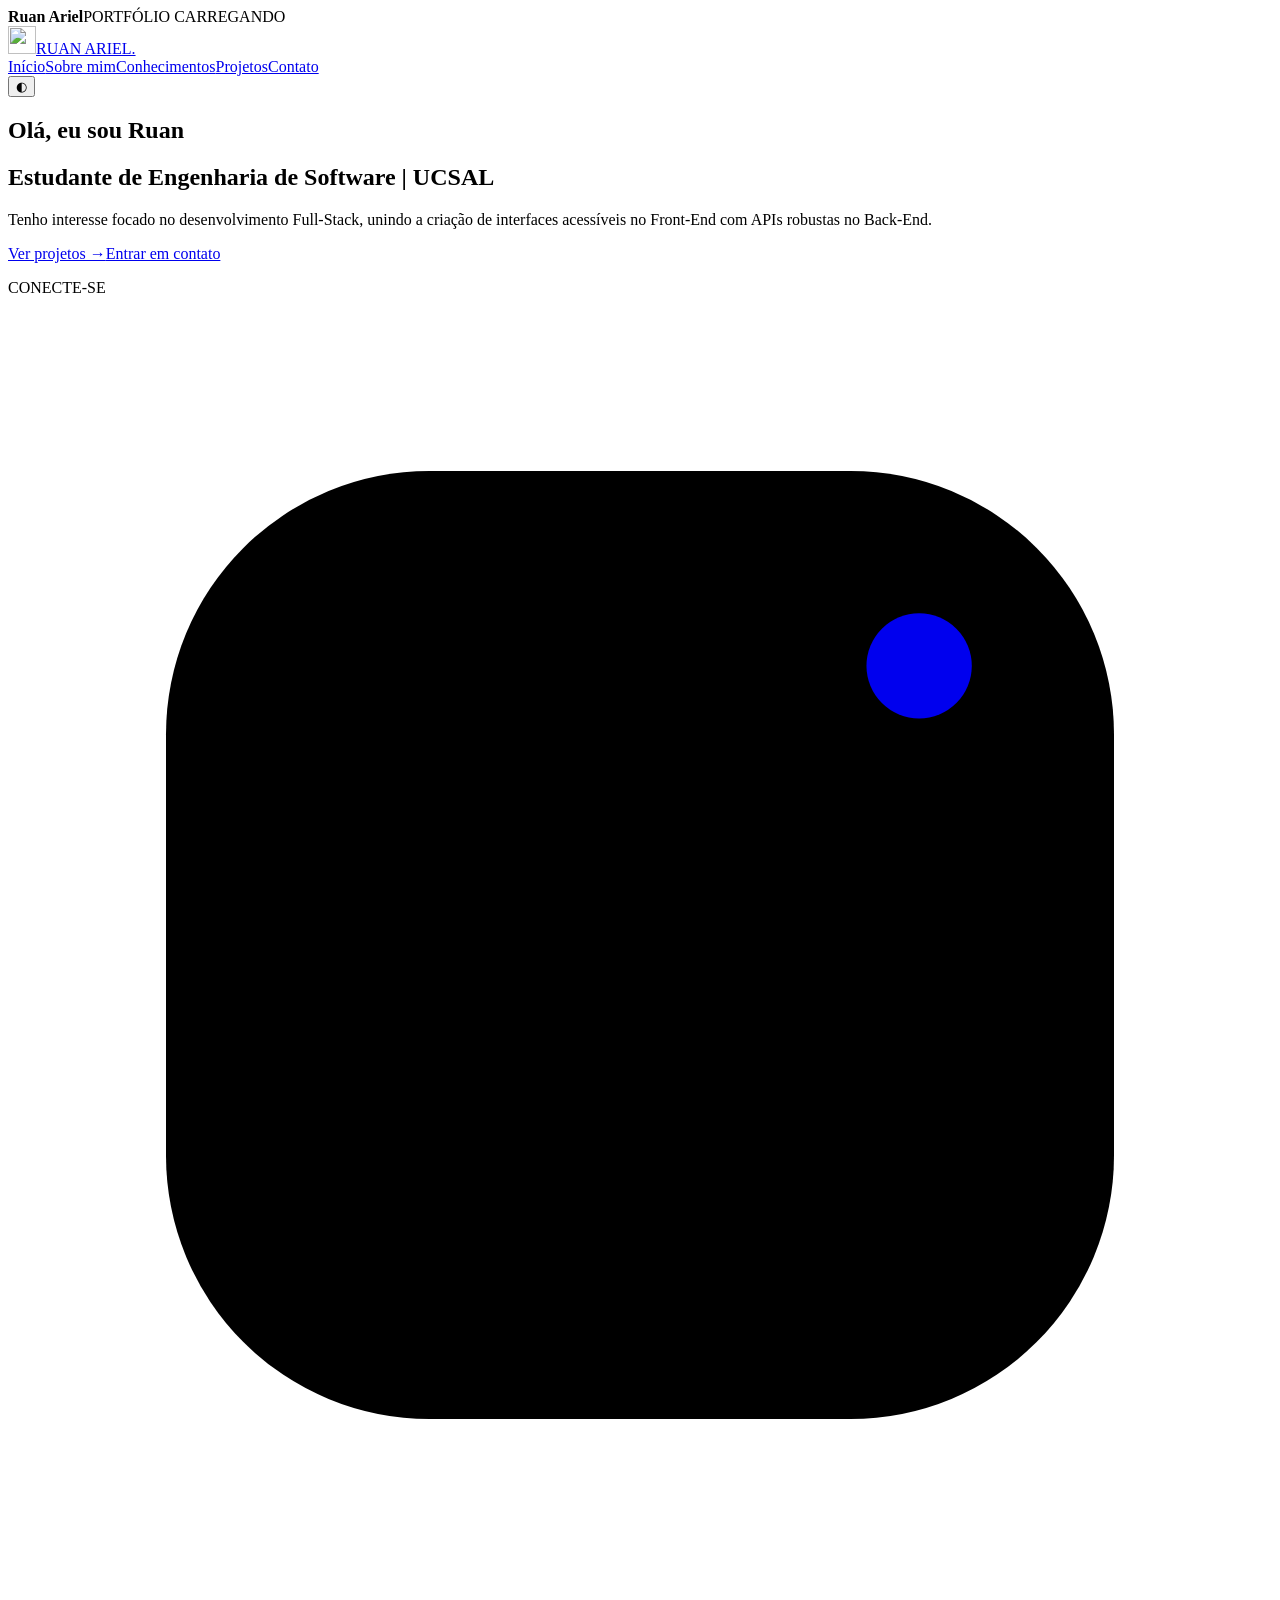
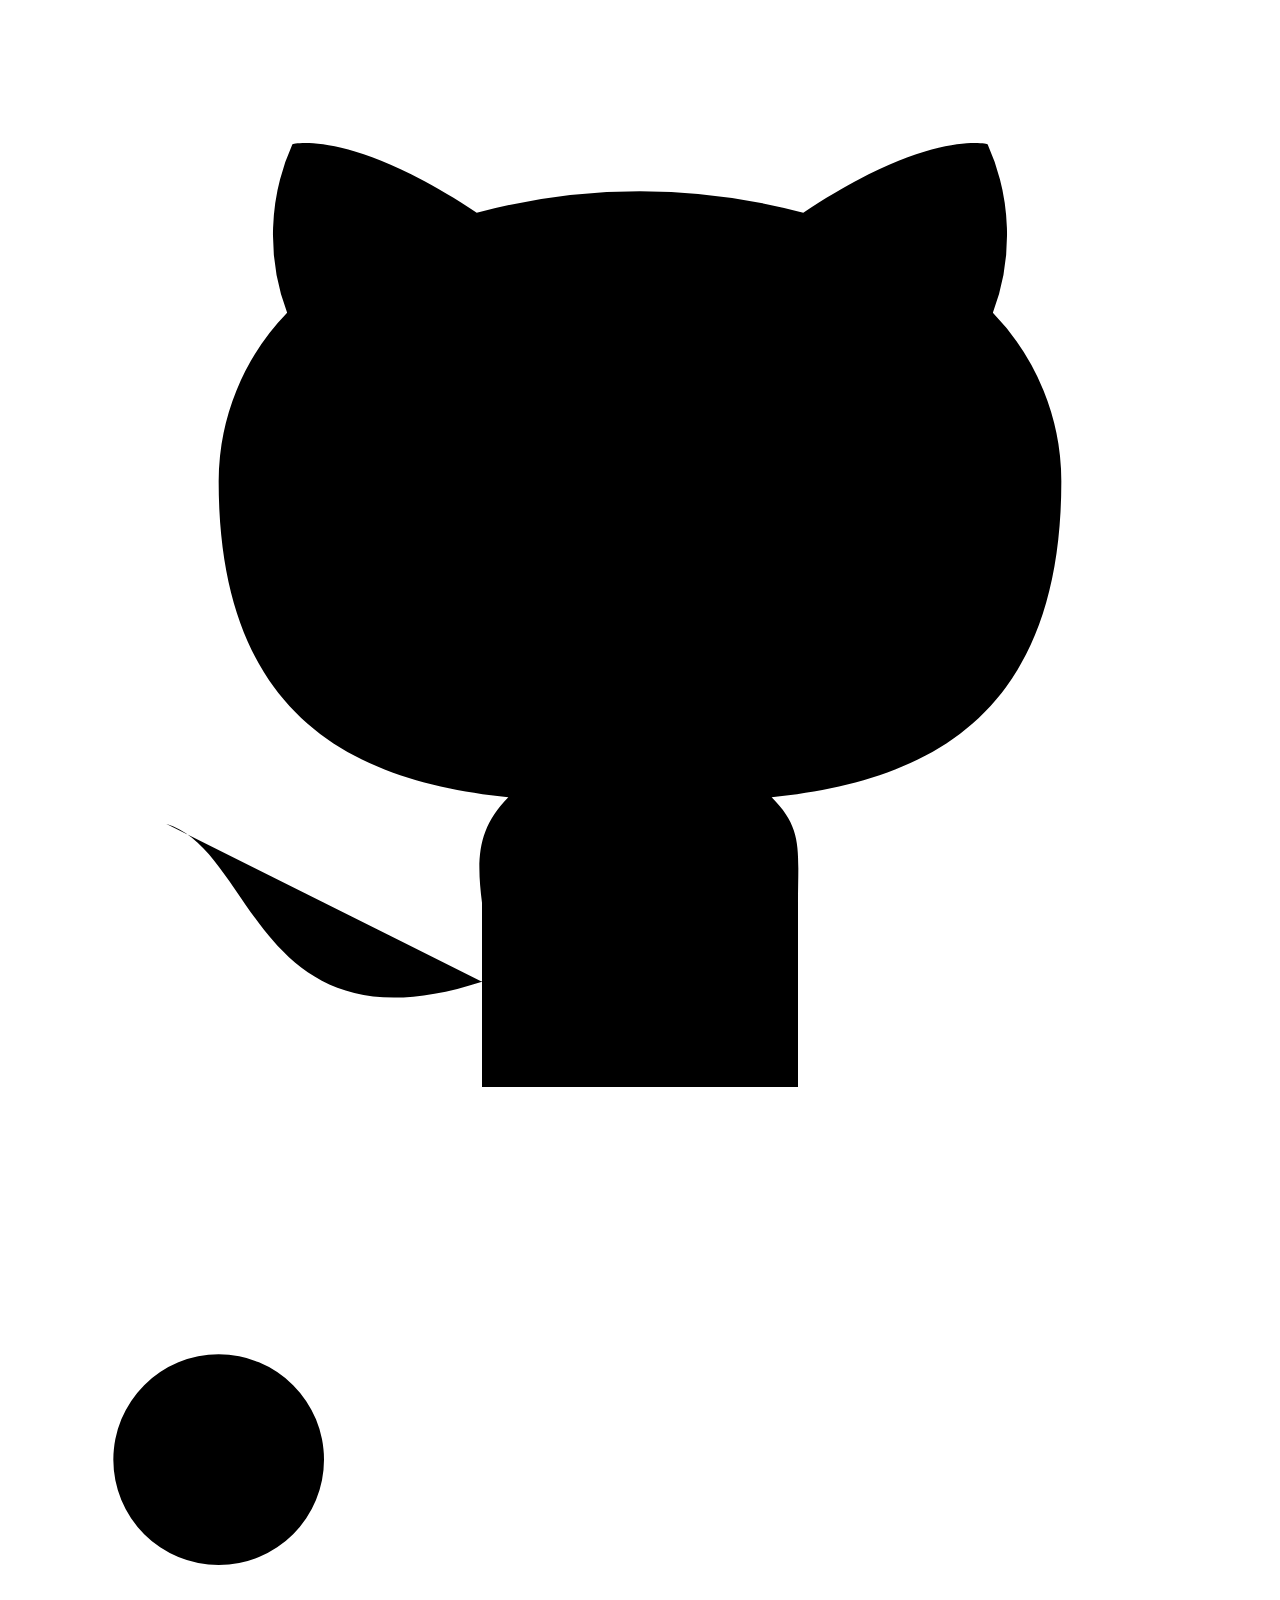
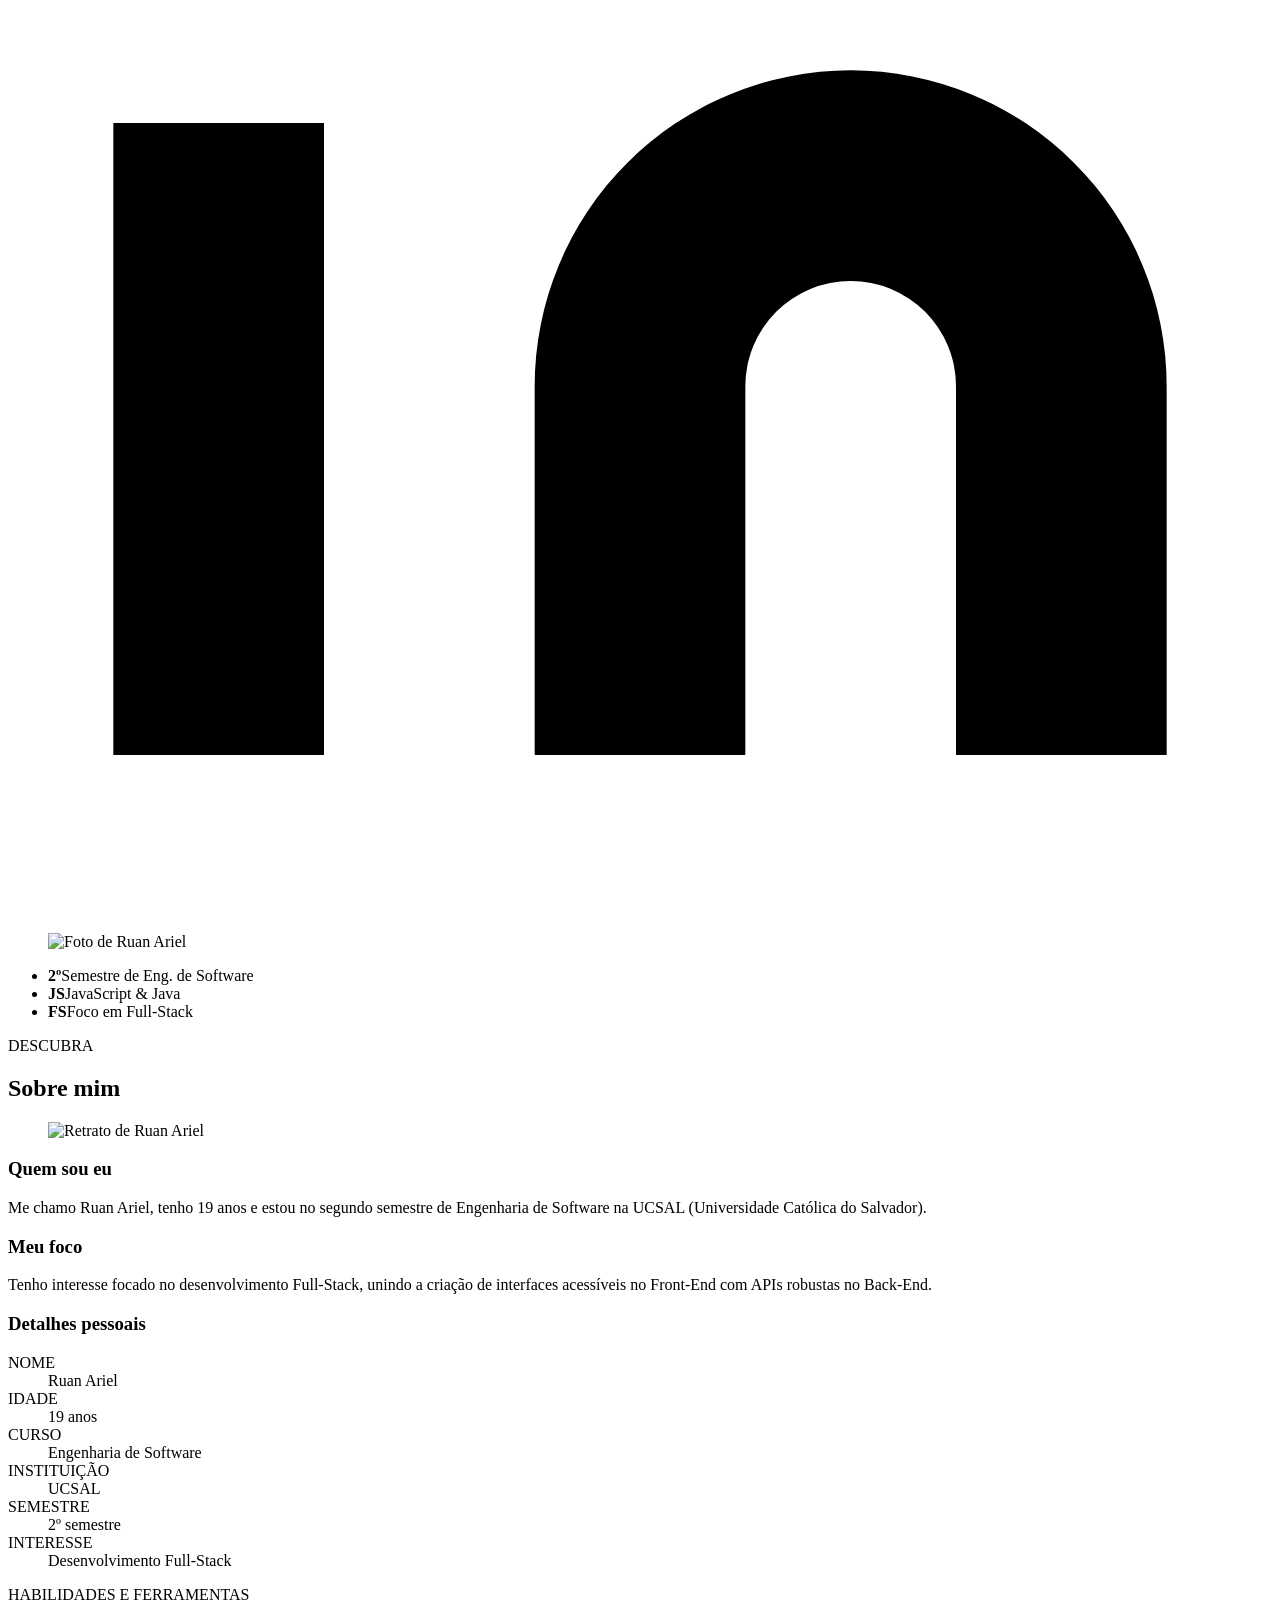
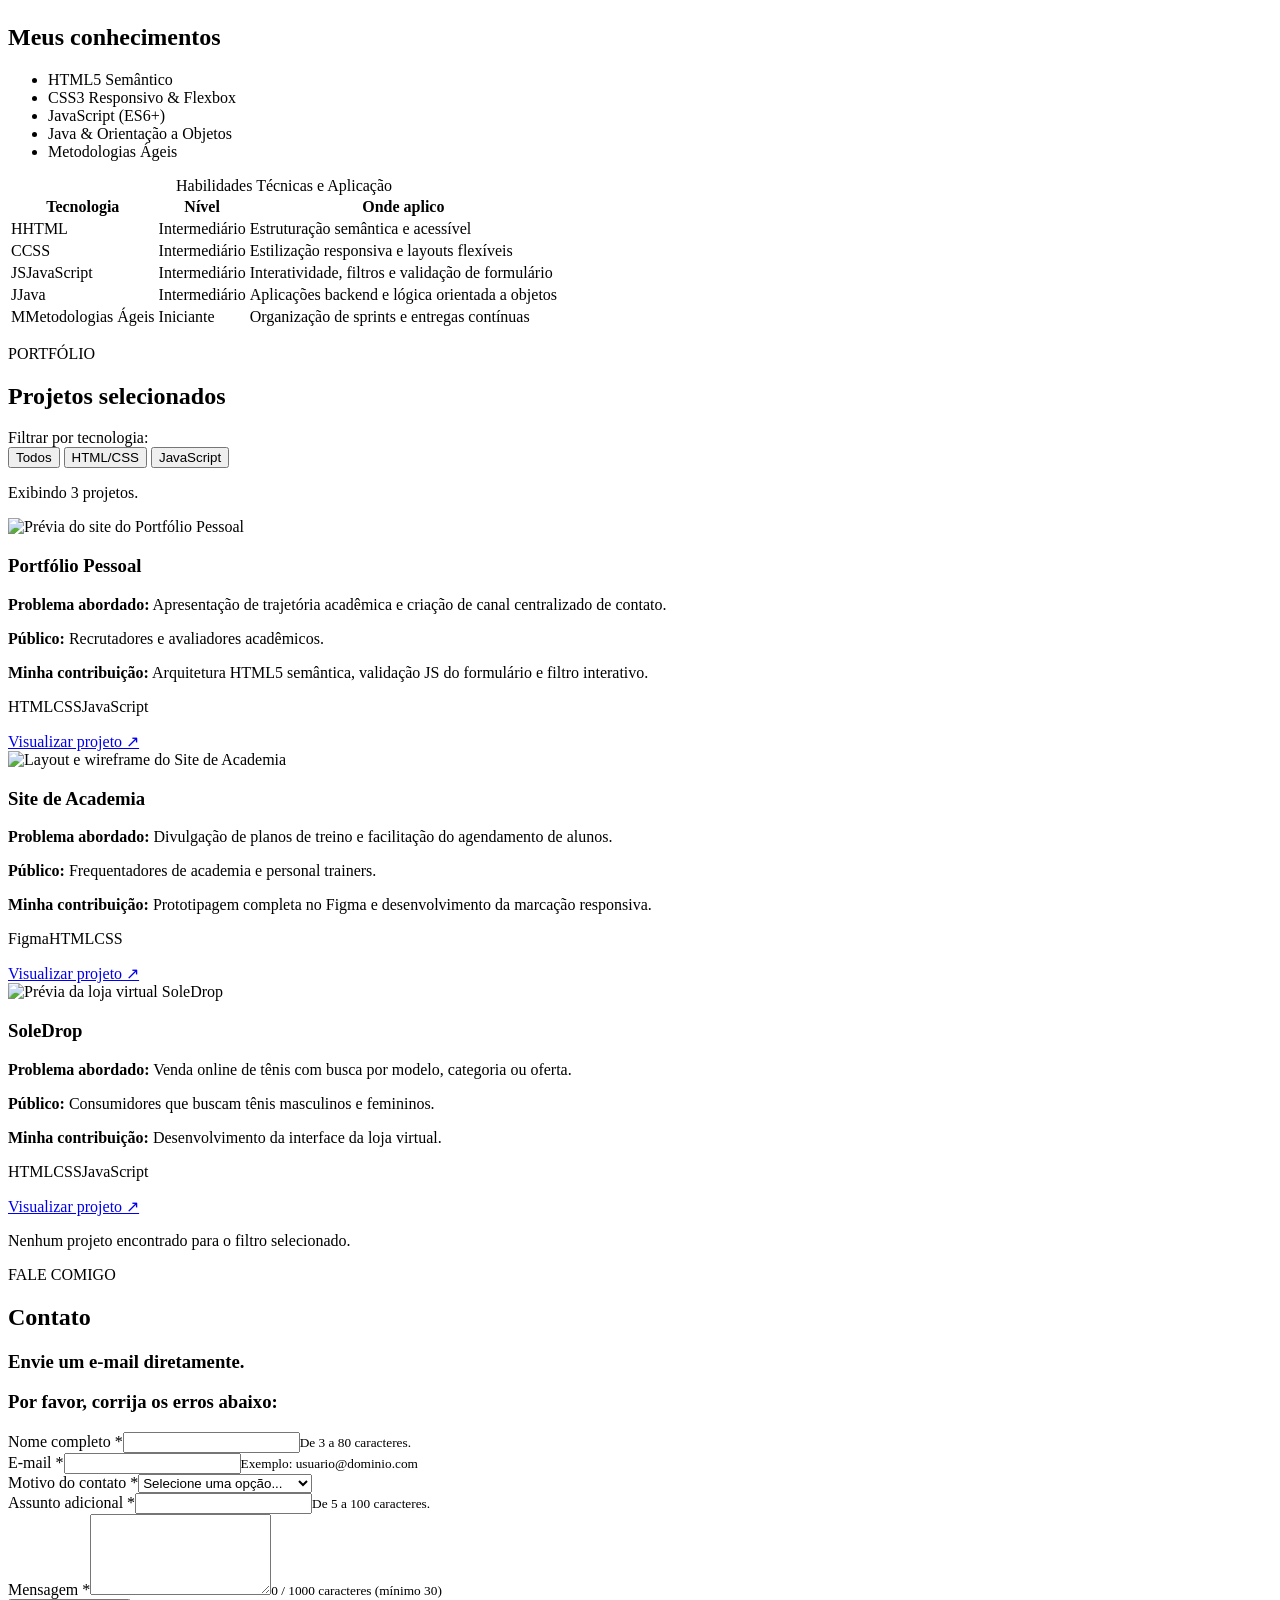
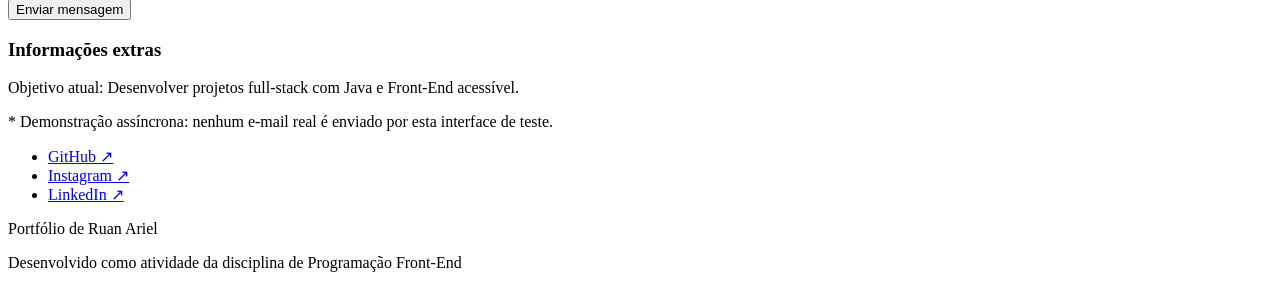
==== index.html @ d028f870 "move arquivos para a raiz" ====
<!DOCTYPE html>
<html lang="pt-BR">
<head>
<meta charset="UTF-8" />
<meta name="viewport" content="width=device-width, initial-scale=1.0" />
<title>Portfólio - Ruan Ariel</title>
<link rel="icon" type="image/svg+xml" href="favicon.svg" />
<link rel="preconnect" href="https://fonts.googleapis.com" /><link rel="preconnect" href="https://fonts.gstatic.com" crossorigin />
<link href="https://fonts.googleapis.com/css2?family=Poppins:wght@400;500;600;700&display=swap" rel="stylesheet" />
<link rel="stylesheet" href="style.css" />
</head>
<body>
<div id="loader" class="loader" aria-hidden="true"><div><b>Ruan Ariel</b><span>PORTFÓLIO CARREGANDO</span><i></i></div></div>

<header class="nav-wrap">
  <nav class="menu" aria-label="Navegação Principal">
    <a class="logo" href="#inicio"><img src="favicon.svg" alt="" width="28" height="28" />RUAN ARIEL.</a>
    <div class="links">
      <a href="#inicio">Início</a><a href="#sobre">Sobre mim</a><a href="#conhecimentos">Conhecimentos</a><a href="#projetos">Projetos</a><a href="#contato">Contato</a>
    </div>
    <button id="tema" class="icone" aria-label="Alternar tema claro/escuro">◐</button>
  </nav>
</header>

<main>
  <section id="inicio" class="hero">
    <div class="hero-texto">
      <h1>Olá, eu sou Ruan</h1>
      <h2>Estudante de Engenharia de Software | UCSAL</h2>
      <p>Tenho interesse focado no desenvolvimento Full-Stack, unindo a criação de interfaces acessíveis no Front-End com APIs robustas no Back-End.</p>
      <div class="acoes"><a class="btn escuro" href="#projetos">Ver projetos →</a><a class="btn" href="#contato">Entrar em contato</a></div>
      <p class="conectar">CONECTE-SE</p>
      <div class="redes">
        <a href="https://www.instagram.com/" target="_blank" rel="noopener" aria-label="Instagram"><svg viewBox="0 0 24 24"><rect x="3" y="3" width="18" height="18" rx="5"/><circle cx="12" cy="12" r="4"/><circle cx="17.3" cy="6.7" r="1" fill="currentColor"/></svg></a>
        <a href="https://github.com/Ruan-Ariel" target="_blank" rel="noopener" aria-label="GitHub"><svg viewBox="0 0 24 24"><path d="M9 19c-4.3 1.4-4.3-2.5-6-3m12 5v-3.5c0-1 .1-1.4-.5-2 2.8-.3 5.5-1.4 5.5-6a4.6 4.6 0 0 0-1.3-3.2 4.2 4.2 0 0 0-.1-3.2s-1.1-.3-3.5 1.3a12 12 0 0 0-6.2 0C6.5 2.8 5.4 3.1 5.4 3.1a4.2 4.2 0 0 0-.1 3.2A4.6 4.6 0 0 0 4 9.5c0 4.6 2.7 5.7 5.5 6-.6.6-.6 1.2-.5 2V21"/></svg></a>
        <a href="https://www.linkedin.com/in/ruan-ariel-608ba0181/" target="_blank" rel="noopener" aria-label="LinkedIn"><svg viewBox="0 0 24 24"><path d="M16 8a6 6 0 0 1 6 6v7h-4v-7a2 2 0 0 0-4 0v7h-4v-7a6 6 0 0 1 6-6zM2 9h4v12H2zM4 2a2 2 0 1 1 0 4 2 2 0 0 1 0-4z"/></svg></a>
      </div>
    </div>
    <div class="hero-visual">
      <figure class="foto-redonda"><img width="800" height="800" src="images/foto.jpg" alt="Foto de Ruan Ariel" /></figure>
      <ul class="stats"><li><b>2º</b>Semestre de Eng. de Software</li><li><b>JS</b>JavaScript &amp; Java</li><li><b>FS</b>Foco em Full-Stack</li></ul>
    </div>
  </section>

  <section id="sobre" class="sessao rev">
    <p class="eyebrow">DESCUBRA</p><h2>Sobre mim</h2>
    <div class="sobre-grid">
      <figure class="foto-quadro"><img loading="lazy" width="800" height="800" src="images/foto.jpg" alt="Retrato de Ruan Ariel" /></figure>
      <div>
        <div class="duas">
          <div><h3>Quem sou eu</h3><p>Me chamo Ruan Ariel, tenho 19 anos e estou no segundo semestre de Engenharia de Software na UCSAL (Universidade Católica do Salvador).</p></div>
          <div><h3>Meu foco</h3><p>Tenho interesse focado no desenvolvimento Full-Stack, unindo a criação de interfaces acessíveis no Front-End com APIs robustas no Back-End.</p></div>
        </div>
        <h3 class="barra">Detalhes pessoais</h3>
        <dl class="detalhes"><div><dt>NOME</dt><dd>Ruan Ariel</dd></div><div><dt>IDADE</dt><dd>19 anos</dd></div><div><dt>CURSO</dt><dd>Engenharia de Software</dd></div><div><dt>INSTITUIÇÃO</dt><dd>UCSAL</dd></div><div><dt>SEMESTRE</dt><dd>2º semestre</dd></div><div><dt>INTERESSE</dt><dd>Desenvolvimento Full-Stack</dd></div></dl>
      </div>
    </div>
  </section>

  <section id="conhecimentos" class="sessao rev">
    <p class="eyebrow">HABILIDADES E FERRAMENTAS</p><h2>Meus conhecimentos</h2>
    <ul class="chips"><li>HTML5 Semântico</li><li>CSS3 Responsivo &amp; Flexbox</li><li>JavaScript (ES6+)</li><li>Java &amp; Orientação a Objetos</li><li>Metodologias Ágeis</li></ul>
    <div class="tabela-container" tabindex="0" role="region" aria-label="Tabela de habilidades, rolável na horizontal">
      <table>
        <caption>Habilidades Técnicas e Aplicação</caption>
        <thead><tr><th scope="col">Tecnologia</th><th scope="col">Nível</th><th scope="col">Onde aplico</th></tr></thead>
        <tbody>
          <tr><td><span class="ic">H</span>HTML</td><td><span class="tag">Intermediário</span></td><td>Estruturação semântica e acessível</td></tr>
          <tr><td><span class="ic">C</span>CSS</td><td><span class="tag">Intermediário</span></td><td>Estilização responsiva e layouts flexíveis</td></tr>
          <tr><td><span class="ic">JS</span>JavaScript</td><td><span class="tag">Intermediário</span></td><td>Interatividade, filtros e validação de formulário</td></tr>
          <tr><td><span class="ic">J</span>Java</td><td><span class="tag">Intermediário</span></td><td>Aplicações backend e lógica orientada a objetos</td></tr>
          <tr><td><span class="ic">M</span>Metodologias Ágeis</td><td><span class="tag">Iniciante</span></td><td>Organização de sprints e entregas contínuas</td></tr>
        </tbody>
      </table>
    </div>
  </section>

  <section id="projetos" class="sessao rev">
    <p class="eyebrow">PORTFÓLIO</p><h2>Projetos selecionados</h2>
    <div class="filtro-container">
      <span id="label-filtro">Filtrar por tecnologia:</span>
      <div class="botoes-filtro" role="group" aria-labelledby="label-filtro">
        <button class="btn-filtro ativo" data-tech="todos" aria-pressed="true">Todos</button>
        <button class="btn-filtro" data-tech="html-css" aria-pressed="false">HTML/CSS</button>
        <button class="btn-filtro" data-tech="js" aria-pressed="false">JavaScript</button>
      </div>
      <p id="contador-projetos" class="dica" aria-live="polite">Exibindo 3 projetos.</p>
    </div>
    <div id="cards-projetos" class="cards">
      <article class="card" data-tech="html-css js">
        <div class="thumb"><img loading="lazy" width="1000" height="500" src="images/capa-portfolio.jpg" alt="Prévia do site do Portfólio Pessoal" /></div>
        <div class="card-corpo"><h3>Portfólio Pessoal</h3>
        <p><strong>Problema abordado:</strong> Apresentação de trajetória acadêmica e criação de canal centralizado de contato.</p>
        <p><strong>Público:</strong> Recrutadores e avaliadores acadêmicos.</p>
        <p><strong>Minha contribuição:</strong> Arquitetura HTML5 semântica, validação JS do formulário e filtro interativo.</p>
        <p class="techs"><span>HTML</span><span>CSS</span><span>JavaScript</span></p>
        <a href="https://github.com/Ruan-Ariel" class="link" target="_blank" rel="noopener">Visualizar projeto ↗</a></div>
      </article>
      <article class="card" data-tech="html-css">
        <div class="thumb"><img loading="lazy" width="1000" height="500" src="images/capa-academia.jpg" alt="Layout e wireframe do Site de Academia" /></div>
        <div class="card-corpo"><h3>Site de Academia</h3>
        <p><strong>Problema abordado:</strong> Divulgação de planos de treino e facilitação do agendamento de alunos.</p>
        <p><strong>Público:</strong> Frequentadores de academia e personal trainers.</p>
        <p><strong>Minha contribuição:</strong> Prototipagem completa no Figma e desenvolvimento da marcação responsiva.</p>
        <p class="techs"><span>Figma</span><span>HTML</span><span>CSS</span></p>
        <a href="https://github.com/Ruan-Ariel" class="link" target="_blank" rel="noopener">Visualizar projeto ↗</a></div>
      </article>
      <article class="card" data-tech="html-css js">
        <div class="thumb"><img loading="lazy" width="1000" height="500" src="images/capa-soledrop.jpg" alt="Prévia da loja virtual SoleDrop" /></div>
        <div class="card-corpo"><h3>SoleDrop</h3>
        <p><strong>Problema abordado:</strong> Venda online de tênis com busca por modelo, categoria ou oferta.</p>
        <p><strong>Público:</strong> Consumidores que buscam tênis masculinos e femininos.</p>
        <p><strong>Minha contribuição:</strong> Desenvolvimento da interface da loja virtual.</p>
        <p class="techs"><span>HTML</span><span>CSS</span><span>JavaScript</span></p>
        <a href="https://github.com/Ruan-Ariel" class="link" target="_blank" rel="noopener">Visualizar projeto ↗</a></div>
      </article>
    </div>
    <div id="mensagem-vazio" class="mensagem-vazio oculto" role="status"><p>Nenhum projeto encontrado para o filtro selecionado.</p></div>
  </section>

  <section id="contato" class="sessao rev">
    <p class="eyebrow">FALE COMIGO</p><h2>Contato</h2>
    <div class="contato-grid">
      <div class="painel">
        <h3>Envie um e-mail diretamente.</h3>
        <div id="resumo-erros" class="resumo-erros oculto" tabindex="-1" role="alert" aria-labelledby="titulo-erros"><h3 id="titulo-erros">Por favor, corrija os erros abaixo:</h3><ul id="lista-erros"></ul></div>
        <div id="status-formulario" class="status-formulario" aria-live="polite"></div>
        <form id="form-contato" novalidate>
          <div class="campo-grupo"><label for="nome">Nome completo <span>*</span></label><input type="text" id="nome" name="nome" required autocomplete="name" aria-describedby="dica-nome erro-nome" /><small id="dica-nome" class="dica">De 3 a 80 caracteres.</small><span id="erro-nome" class="mensagem-erro" aria-live="polite"></span></div>
          <div class="campo-grupo"><label for="email">E-mail <span>*</span></label><input type="email" id="email" name="email" required autocomplete="email" aria-describedby="dica-email erro-email" /><small id="dica-email" class="dica">Exemplo: usuario@dominio.com</small><span id="erro-email" class="mensagem-erro" aria-live="polite"></span></div>
          <div class="campo-grupo"><label for="motivo">Motivo do contato <span>*</span></label><select id="motivo" name="motivo" required aria-describedby="erro-motivo"><option value="">Selecione uma opção...</option><option value="profissional">Oportunidade profissional</option><option value="freelance">Projeto freelance</option><option value="outro">Outro</option></select><span id="erro-motivo" class="mensagem-erro" aria-live="polite"></span></div>
          <div id="grupo-assunto" class="campo-grupo oculto"><label for="assunto">Assunto adicional <span>*</span></label><input type="text" id="assunto" name="assunto" aria-describedby="dica-assunto erro-assunto" /><small id="dica-assunto" class="dica">De 5 a 100 caracteres.</small><span id="erro-assunto" class="mensagem-erro" aria-live="polite"></span></div>
          <div class="campo-grupo"><label for="mensagem">Mensagem <span>*</span></label><textarea id="mensagem" name="mensagem" rows="5" required aria-describedby="contador-mensagem erro-mensagem"></textarea><small id="contador-mensagem" class="dica">0 / 1000 caracteres (mínimo 30)</small><span id="erro-mensagem" class="mensagem-erro" aria-live="polite"></span></div>
          <button type="submit" id="btn-enviar" class="btn escuro">Enviar mensagem</button>
        </form>
      </div>
      <aside class="painel complementar">
        <h3>Informações extras</h3>
        <p>Objetivo atual: Desenvolver projetos full-stack com Java e Front-End acessível.</p>
        <p class="dica">* Demonstração assíncrona: nenhum e-mail real é enviado por esta interface de teste.</p>
        <ul class="links-externos">
          <li><a href="https://github.com/Ruan-Ariel" class="btn" target="_blank" rel="noopener">GitHub ↗</a></li>
          <li><a href="https://www.instagram.com/" class="btn" target="_blank" rel="noopener">Instagram ↗</a></li>
          <li><a href="https://www.linkedin.com/in/ruan-ariel-608ba0181/" class="btn" target="_blank" rel="noopener">LinkedIn ↗</a></li>
        </ul>
      </aside>
    </div>
  </section>
</main>

<footer class="rodape"><p>Portfólio de Ruan Ariel</p><p>Desenvolvido como atividade da disciplina de Programação Front-End</p></footer>
<script src="script.js"></script>
</body>
</html>
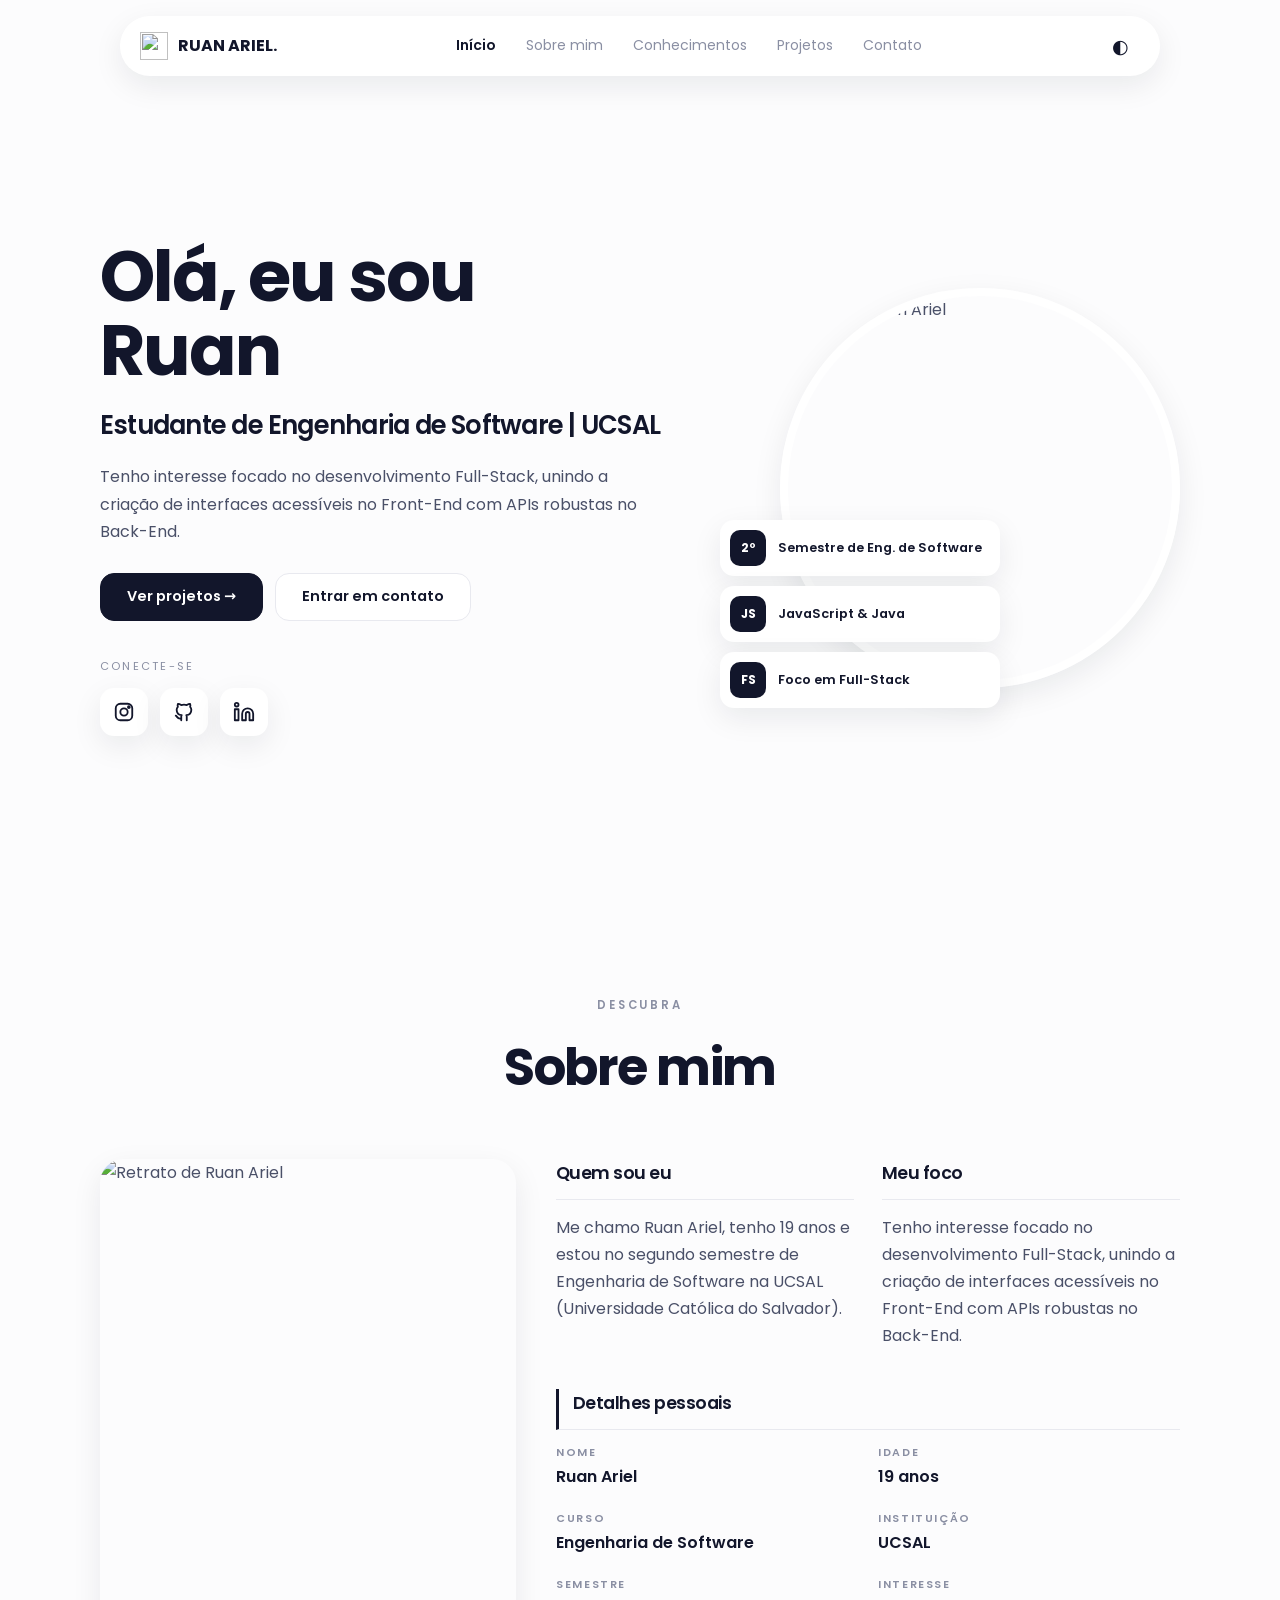
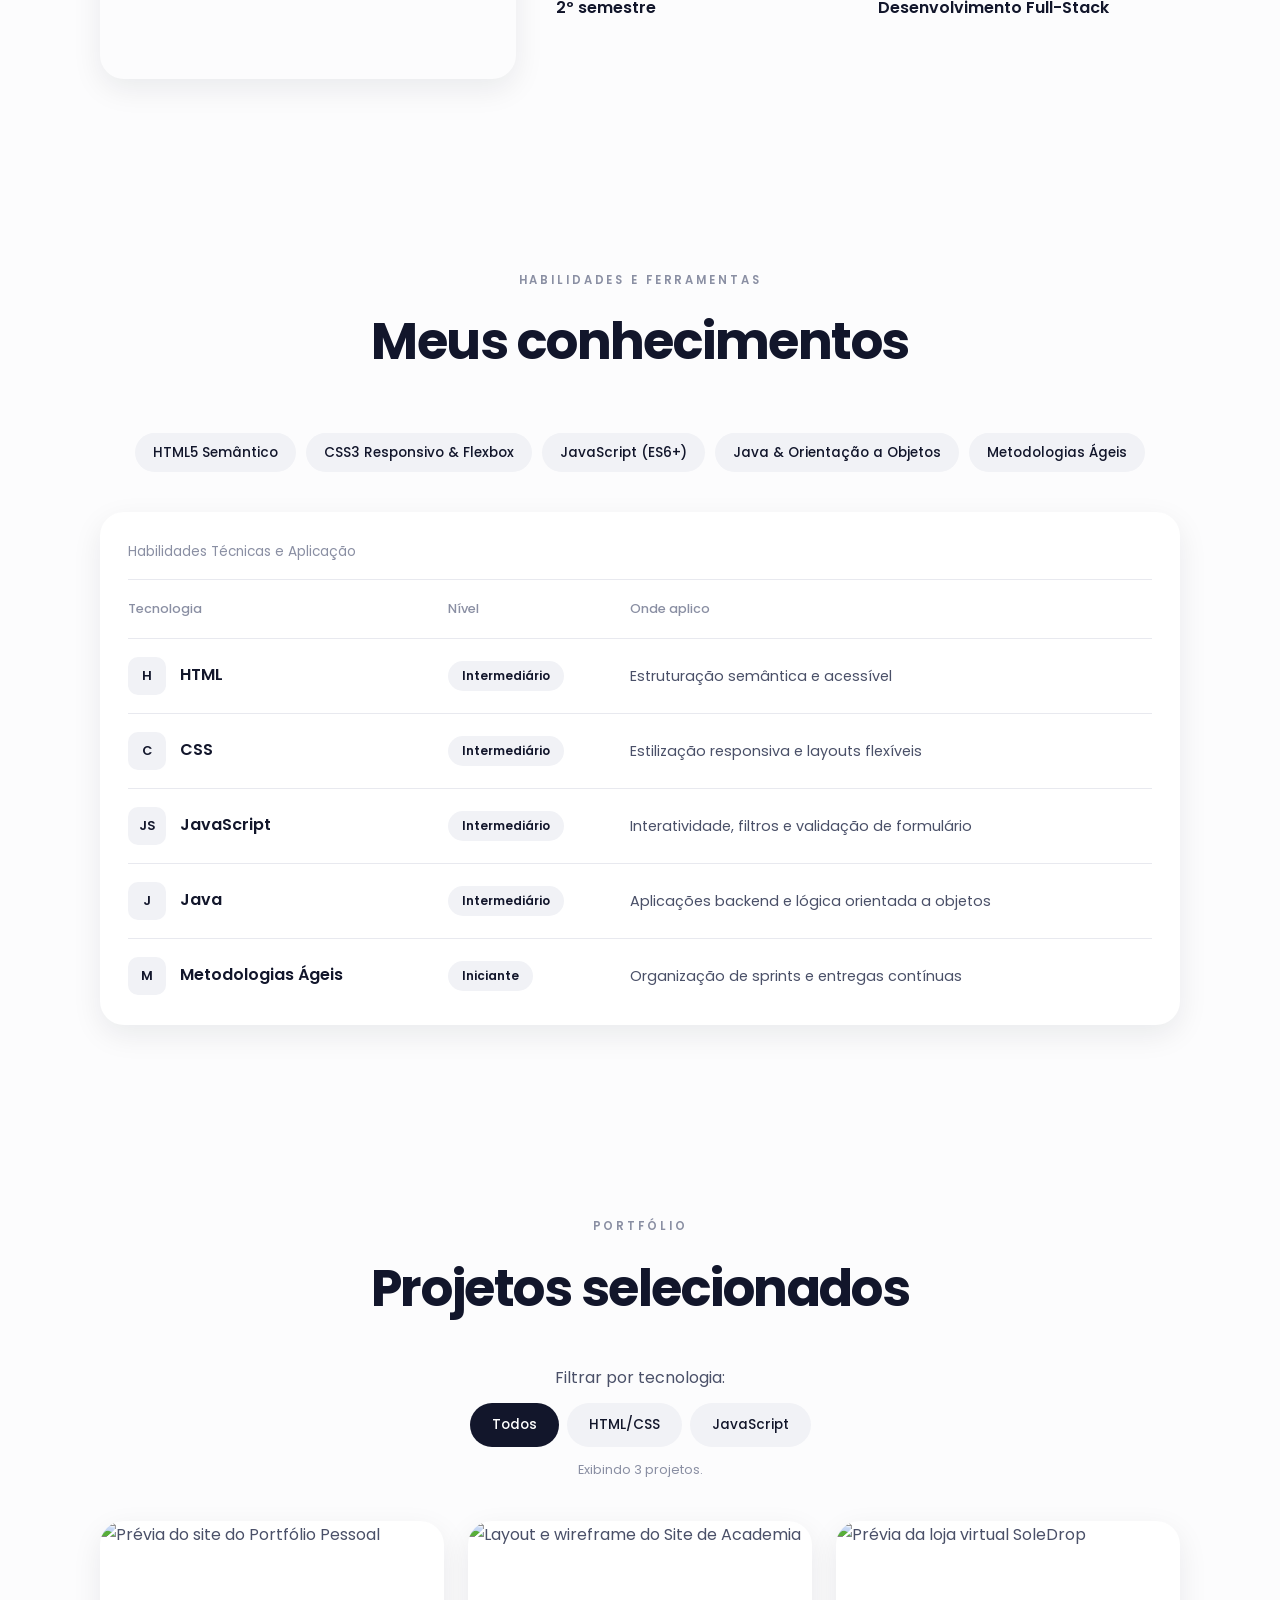
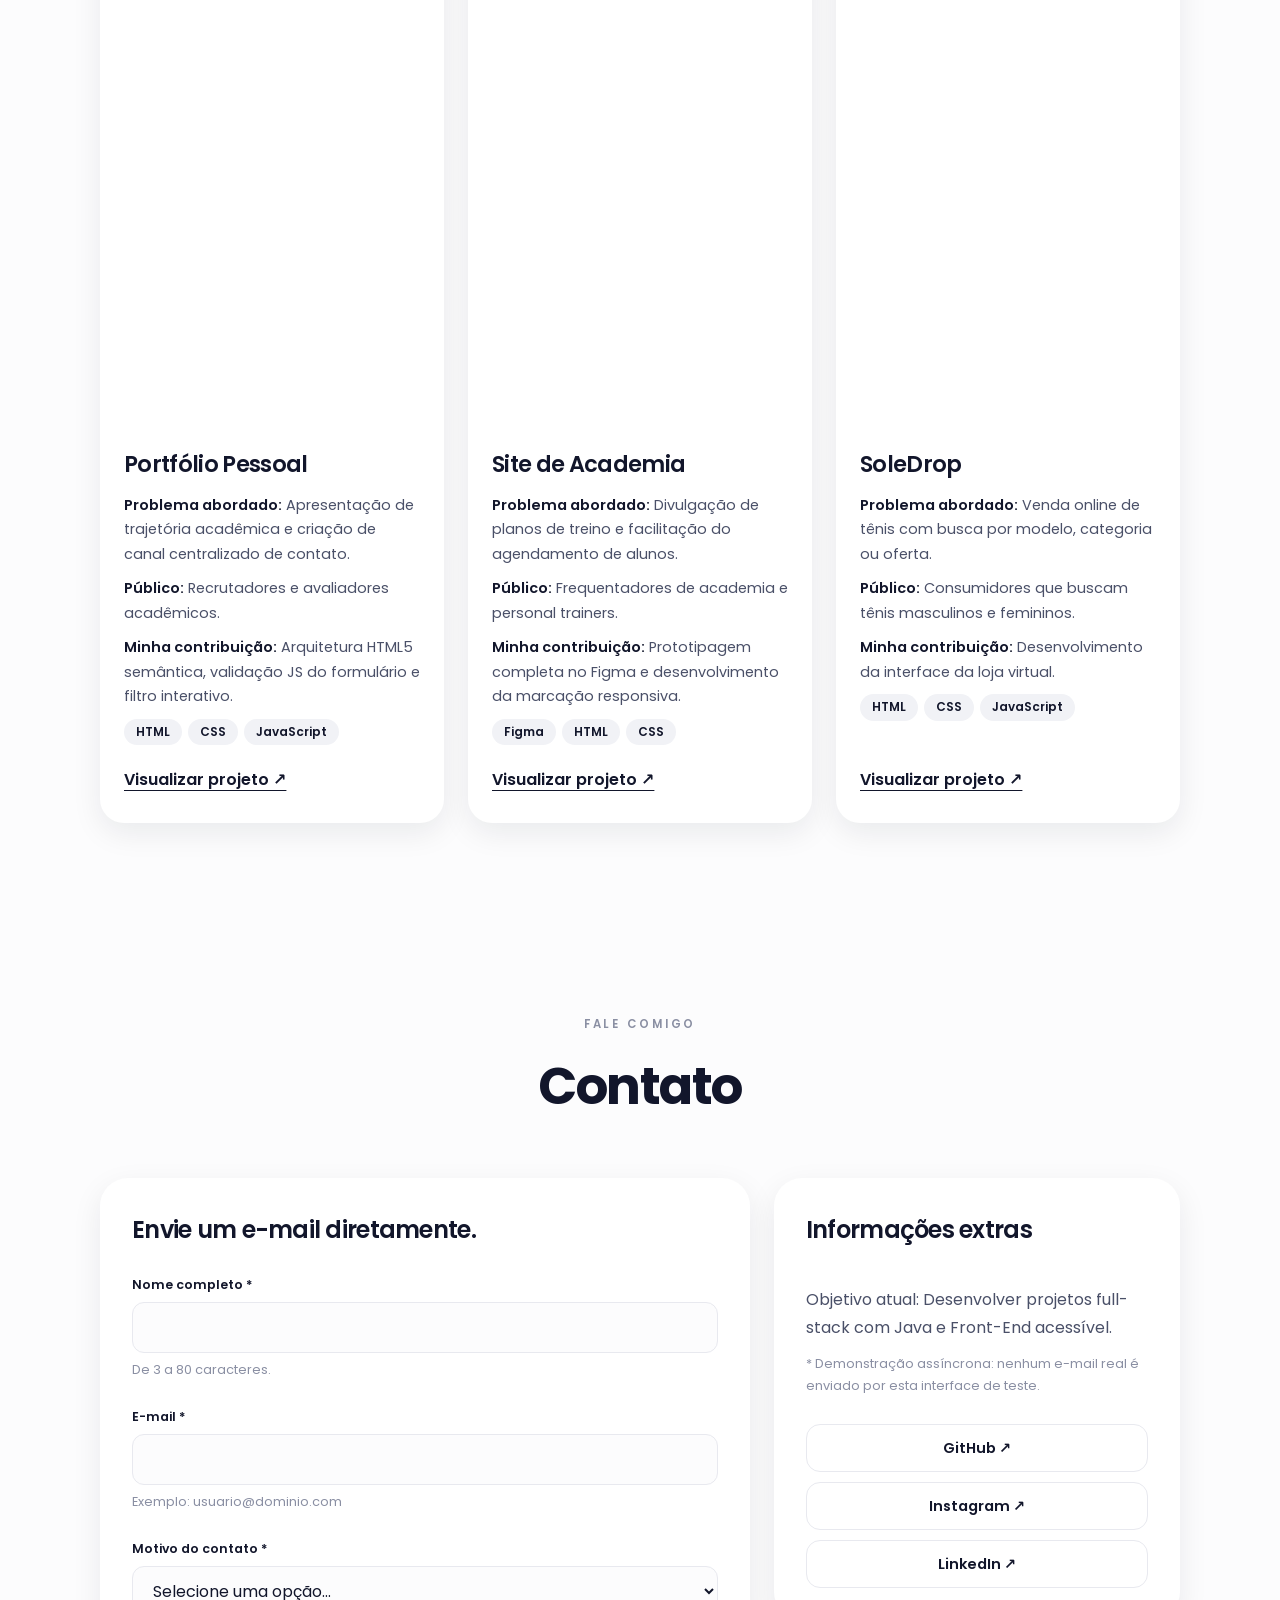
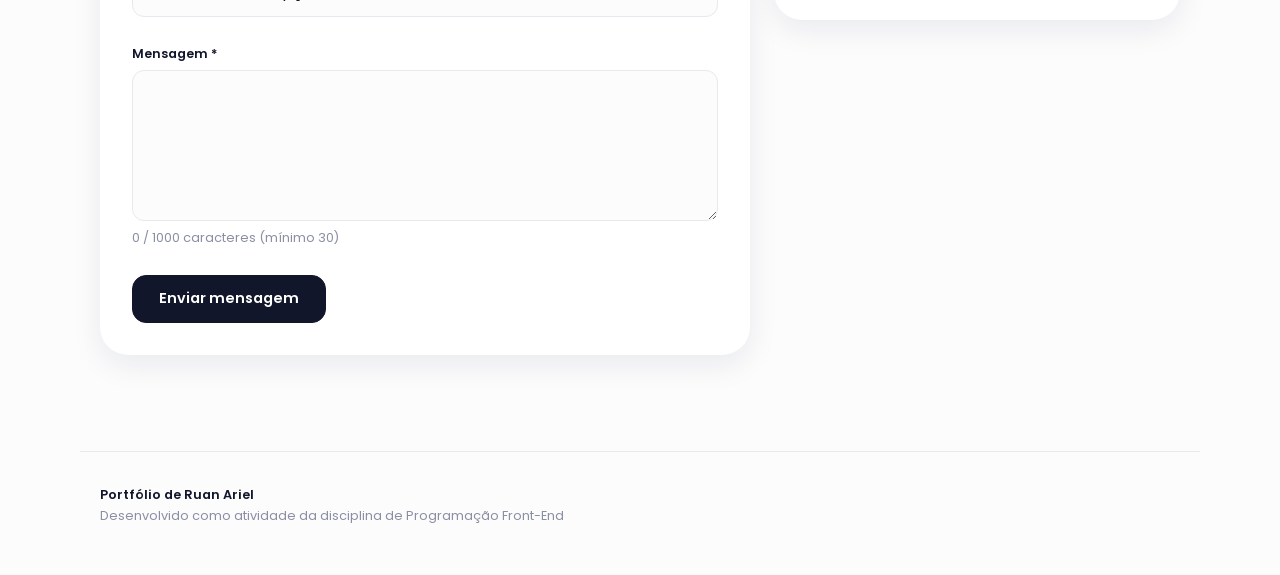
==== commit fdc326f0: "corrige caminhos do css e js" ====
--- a/index.html
+++ b/index.html
@@ -7,7 +7,7 @@
 <link rel="icon" type="image/svg+xml" href="favicon.svg" />
 <link rel="preconnect" href="https://fonts.googleapis.com" /><link rel="preconnect" href="https://fonts.gstatic.com" crossorigin />
 <link href="https://fonts.googleapis.com/css2?family=Poppins:wght@400;500;600;700&display=swap" rel="stylesheet" />
-<link rel="stylesheet" href="style.css" />
+<link rel="stylesheet" href="portfolio/style.css" />
 </head>
 <body>
 <div id="loader" class="loader" aria-hidden="true"><div><b>Ruan Ariel</b><span>PORTFÓLIO CARREGANDO</span><i></i></div></div>
@@ -149,6 +149,6 @@
 </main>
 
 <footer class="rodape"><p>Portfólio de Ruan Ariel</p><p>Desenvolvido como atividade da disciplina de Programação Front-End</p></footer>
-<script src="script.js"></script>
+<script src="portfolio/script.js"></script>
 </body>
 </html>
--- a/portfolio/style.css
+++ b/portfolio/style.css
@@ -0,0 +1,81 @@
+:root{--bg:#fcfcfd;--card:#fff;--ink:#12162b;--text:#4a5068;--mut:#8a8fa3;--line:#e8e9ef;--chip:#f1f2f6;--btn:#12162b;--btnt:#fff;--sh:0 10px 30px rgba(18,22,43,.08);--err:#c62828;--ok:#2e7d32;--f:"Poppins",system-ui,-apple-system,"Segoe UI",sans-serif}
+[data-theme=dark]{--bg:#0d0f1a;--card:#151829;--ink:#f2f3f8;--text:#b5b9cc;--mut:#7d8299;--line:#252940;--chip:#1d2136;--btn:#f2f3f8;--btnt:#12162b;--sh:0 10px 30px rgba(0,0,0,.4)}
+*,*::before,*::after{box-sizing:border-box}
+html{scroll-behavior:smooth;scroll-padding-top:110px}
+body{margin:0;font:400 1rem/1.7 var(--f);color:var(--text);background:var(--bg);transition:background .3s,color .3s}
+img{max-width:100%;display:block}a{color:inherit}h1,h2,h3{color:var(--ink);margin:0;letter-spacing:-.03em}
+:focus-visible{outline:2px solid var(--ink);outline-offset:3px;border-radius:6px}
+.oculto,.card[hidden]{display:none!important}
+.loader{position:fixed;inset:0;z-index:99;display:grid;place-items:center;background:var(--bg);text-align:center;transition:opacity .5s,visibility .5s}
+.loader.fim{opacity:0;visibility:hidden}.loader b{display:block;font-size:2.2rem;color:var(--ink);letter-spacing:-.04em}
+.loader span{display:block;margin:14px 0 18px;font-size:.7rem;letter-spacing:.3em;color:var(--mut)}
+.loader i{display:block;width:260px;height:2px;background:var(--line);position:relative;overflow:hidden;margin:auto}
+.loader i::after{content:"";position:absolute;inset:0;background:var(--ink);transform:translateX(-100%);animation:carrega 1.1s ease forwards}
+@keyframes carrega{to{transform:none}}
+.nav-wrap{position:fixed;top:16px;left:0;right:0;z-index:50;padding:0 16px}
+.menu{max-width:1040px;margin:auto;display:flex;align-items:center;justify-content:space-between;gap:12px;padding:10px 20px;background:var(--card);border-radius:999px;box-shadow:var(--sh)}
+.logo{display:flex;align-items:center;gap:10px;font-weight:700;text-decoration:none;color:var(--ink);white-space:nowrap}
+.links{display:flex;gap:6px;overflow-x:auto;scrollbar-width:none}.links a{padding:6px 12px;border-radius:999px;text-decoration:none;font-size:.875rem;color:var(--mut);white-space:nowrap;transition:color .2s}
+.links a:hover,.links a.ativo{color:var(--ink)}.links a.ativo{font-weight:600}
+.icone{width:40px;height:40px;border:0;border-radius:50%;background:transparent;color:var(--ink);font-size:1.2rem;cursor:pointer}
+main{max-width:1120px;margin:auto;padding:0 20px}
+.hero{min-height:100vh;display:flex;flex-wrap:wrap;align-items:center;justify-content:space-between;gap:48px;padding:140px 0 64px}
+.hero-texto{flex:1 1 420px;max-width:560px}.hero h1{font-size:clamp(2.6rem,7vw,4.4rem);line-height:1.05;font-weight:700}
+.hero h2{margin:16px 0;font-size:clamp(1.2rem,3vw,1.6rem);font-weight:600}.hero p{margin:0 0 28px}
+.acoes{display:flex;flex-wrap:wrap;gap:12px;margin-bottom:36px}
+.btn{display:inline-flex;align-items:center;justify-content:center;min-height:48px;padding:12px 26px;border:1px solid var(--line);border-radius:14px;background:var(--card);color:var(--ink);font:600 .9rem var(--f);text-decoration:none;cursor:pointer;transition:transform .2s}
+.btn.escuro{background:var(--btn);color:var(--btnt);border-color:var(--btn)}.btn:hover{transform:translateY(-2px)}.btn:disabled{opacity:.6;cursor:not-allowed}
+.hero .conectar{margin:0 0 12px;font-size:.7rem;letter-spacing:.2em;color:var(--mut)}
+.redes{display:flex;gap:12px}.redes a{width:48px;height:48px;display:grid;place-items:center;border-radius:14px;background:var(--card);box-shadow:var(--sh);color:var(--ink)}
+.redes svg{width:22px;height:22px;fill:none;stroke:currentColor;stroke-width:2;stroke-linecap:round;stroke-linejoin:round}
+.hero-visual{position:relative;flex:0 1 440px}
+.foto-redonda{margin:0;width:min(400px,86vw);aspect-ratio:1;border-radius:50%;overflow:hidden;border:8px solid var(--card);box-shadow:var(--sh);margin-left:auto}
+.foto-redonda img,.foto-quadro img{width:100%;height:100%;object-fit:cover}
+.stats{list-style:none;margin:0;padding:0;position:absolute;left:-20px;bottom:-20px;display:grid;gap:10px}
+.stats li{display:flex;align-items:center;gap:12px;padding:10px 18px 10px 10px;background:var(--card);border-radius:14px;box-shadow:var(--sh);font-size:.8rem;font-weight:600;color:var(--ink)}
+.stats b{width:36px;height:36px;display:grid;place-items:center;border-radius:10px;background:var(--btn);color:var(--btnt);font-size:.75rem}
+.sessao{padding:96px 0;text-align:center}.sessao>h2{font-size:clamp(2rem,6vw,3.2rem);font-weight:700;margin-bottom:48px}
+.eyebrow{margin:0 0 8px;font-size:.72rem;letter-spacing:.25em;color:var(--mut);font-weight:600}
+.sobre-grid{display:grid;gap:40px;grid-template-columns:1fr;text-align:left}
+.foto-quadro{margin:0;border-radius:24px;overflow:hidden;box-shadow:var(--sh);aspect-ratio:4/5;max-width:420px;width:100%}
+.duas{display:grid;gap:28px;grid-template-columns:1fr;margin-bottom:40px}
+.duas h3,.barra{font-size:1.1rem;font-weight:600;padding-bottom:10px;border-bottom:1px solid var(--line);margin-bottom:14px}.duas p{margin:0}
+.barra{border-left:3px solid var(--ink);padding-left:14px;border-bottom:1px solid var(--line)}
+.detalhes{display:grid;gap:20px;grid-template-columns:1fr 1fr;margin:0}.detalhes dt{font-size:.68rem;letter-spacing:.15em;color:var(--mut);font-weight:600}
+.detalhes dd{margin:0;color:var(--ink);font-weight:600}
+.chips{list-style:none;margin:0 0 40px;padding:0;display:flex;flex-wrap:wrap;justify-content:center;gap:10px}
+.chips li{padding:8px 18px;border-radius:999px;background:var(--chip);color:var(--ink);font-size:.85rem;font-weight:500}
+.tabela-container{overflow-x:auto;background:var(--card);border-radius:24px;box-shadow:var(--sh);padding:12px 28px;text-align:left}
+table{width:100%;min-width:620px;border-collapse:collapse}caption{text-align:left;padding:16px 0;font-size:.85rem;color:var(--mut)}
+th,td{padding:18px 16px 18px 0;border-top:1px solid var(--line);vertical-align:middle}th{font-size:.8rem;color:var(--mut);font-weight:500}
+td:first-child{font-weight:600;color:var(--ink);white-space:nowrap}td:last-child{font-size:.9rem}
+.ic{display:inline-grid;place-items:center;width:38px;height:38px;margin-right:14px;border-radius:10px;background:var(--chip);font-size:.8rem}
+.tag{display:inline-block;padding:5px 14px;border-radius:999px;background:var(--chip);color:var(--ink);font-size:.75rem;font-weight:600;white-space:nowrap}
+.filtro-container{display:flex;flex-direction:column;align-items:center;gap:12px;margin:-16px 0 40px}
+.botoes-filtro{display:flex;flex-wrap:wrap;justify-content:center;gap:8px}
+.btn-filtro{min-height:44px;padding:8px 22px;border:0;border-radius:999px;background:var(--chip);color:var(--ink);font:500 .85rem var(--f);cursor:pointer}.btn-filtro.ativo{background:var(--btn);color:var(--btnt)}
+.cards{display:grid;gap:24px;grid-template-columns:1fr;text-align:left}
+.card{display:flex;flex-direction:column;background:var(--card);border-radius:24px;overflow:hidden;box-shadow:var(--sh);transition:transform .25s}.card:hover{transform:translateY(-4px)}
+.thumb img{width:100%;aspect-ratio:2/1;object-fit:cover}.card-corpo{display:flex;flex-direction:column;gap:10px;padding:24px;flex:1}
+.card h3{font-size:1.4rem;font-weight:600}.card p{margin:0;font-size:.9rem}.card strong{color:var(--ink);font-weight:600}
+.techs{display:flex;flex-wrap:wrap;gap:6px}.techs span{padding:3px 12px;border-radius:999px;background:var(--chip);font-size:.75rem;font-weight:600;color:var(--ink)}
+.link{margin-top:auto;padding-top:6px;min-height:44px;display:inline-flex;align-items:center;font-weight:600;color:var(--ink);text-underline-offset:5px}
+.mensagem-vazio{padding:32px;border-radius:24px;background:var(--card);color:var(--mut)}
+.contato-grid{display:grid;gap:24px;grid-template-columns:1fr;text-align:left}
+.painel{background:var(--card);border-radius:28px;box-shadow:var(--sh);padding:32px}.painel>h3{font-size:1.5rem;font-weight:600;margin-bottom:24px}
+.campo-grupo{display:flex;flex-direction:column;gap:6px;margin-bottom:20px}label{font-size:.78rem;font-weight:600;color:var(--ink)}
+input,select,textarea{width:100%;min-height:48px;padding:12px 16px;border:1px solid var(--line);border-radius:12px;background:var(--bg);color:var(--ink);font:400 1rem var(--f)}
+textarea{min-height:130px;resize:vertical}input:focus,select:focus,textarea:focus{outline:0;border-color:var(--ink);box-shadow:0 0 0 3px rgba(130,140,180,.25)}
+.invalido{border-color:var(--err)!important}.dica{font-size:.8rem;color:var(--mut);margin:0}
+.mensagem-erro{font-size:.8rem;color:var(--err);font-weight:600}.mensagem-erro:not(:empty)::before{content:"⚠ "}
+.resumo-erros,.status-formulario:not(:empty){padding:16px 20px;margin-bottom:20px;border-radius:12px;border:1px solid var(--err);font-weight:500}
+.resumo-erros h3{font-size:1rem;color:var(--err);margin-bottom:6px}.resumo-erros ul{margin:0;padding-left:20px}
+.status-formulario.ok{border-color:var(--ok);color:var(--ok)}.status-formulario.falha{border-color:var(--err);color:var(--err)}
+.complementar{display:flex;flex-direction:column;gap:12px;align-self:start}.complementar p{margin:0}
+.links-externos{list-style:none;margin:16px 0 0;padding:0;display:flex;flex-direction:column;gap:10px}.links-externos .btn{width:100%}
+.rodape{max-width:1120px;margin:0 auto;padding:32px 20px 48px;border-top:1px solid var(--line);font-size:.8rem;color:var(--mut)}.rodape p{margin:0}.rodape p:first-child{color:var(--ink);font-weight:600}
+.js .rev{opacity:0;transform:translateY(14px);transition:opacity .6s,transform .6s}.js .rev.vis{opacity:1;transform:none}
+@media (prefers-reduced-motion:reduce){*{transition:none!important;animation:none!important}.js .rev{opacity:1;transform:none}html{scroll-behavior:auto}}
+@media (max-width:640px){.logo{font-size:0}.menu{padding:8px 12px}.stats{position:static;margin-top:16px}.hero{padding-top:110px}}
+@media (min-width:768px){.sobre-grid{grid-template-columns:minmax(0,.8fr) 1.2fr}.duas{grid-template-columns:1fr 1fr}.cards{grid-template-columns:repeat(2,1fr)}.contato-grid{grid-template-columns:1.6fr 1fr}.detalhes{grid-template-columns:1fr 1fr}}
+@media (min-width:1024px){.cards{grid-template-columns:repeat(3,1fr)}}
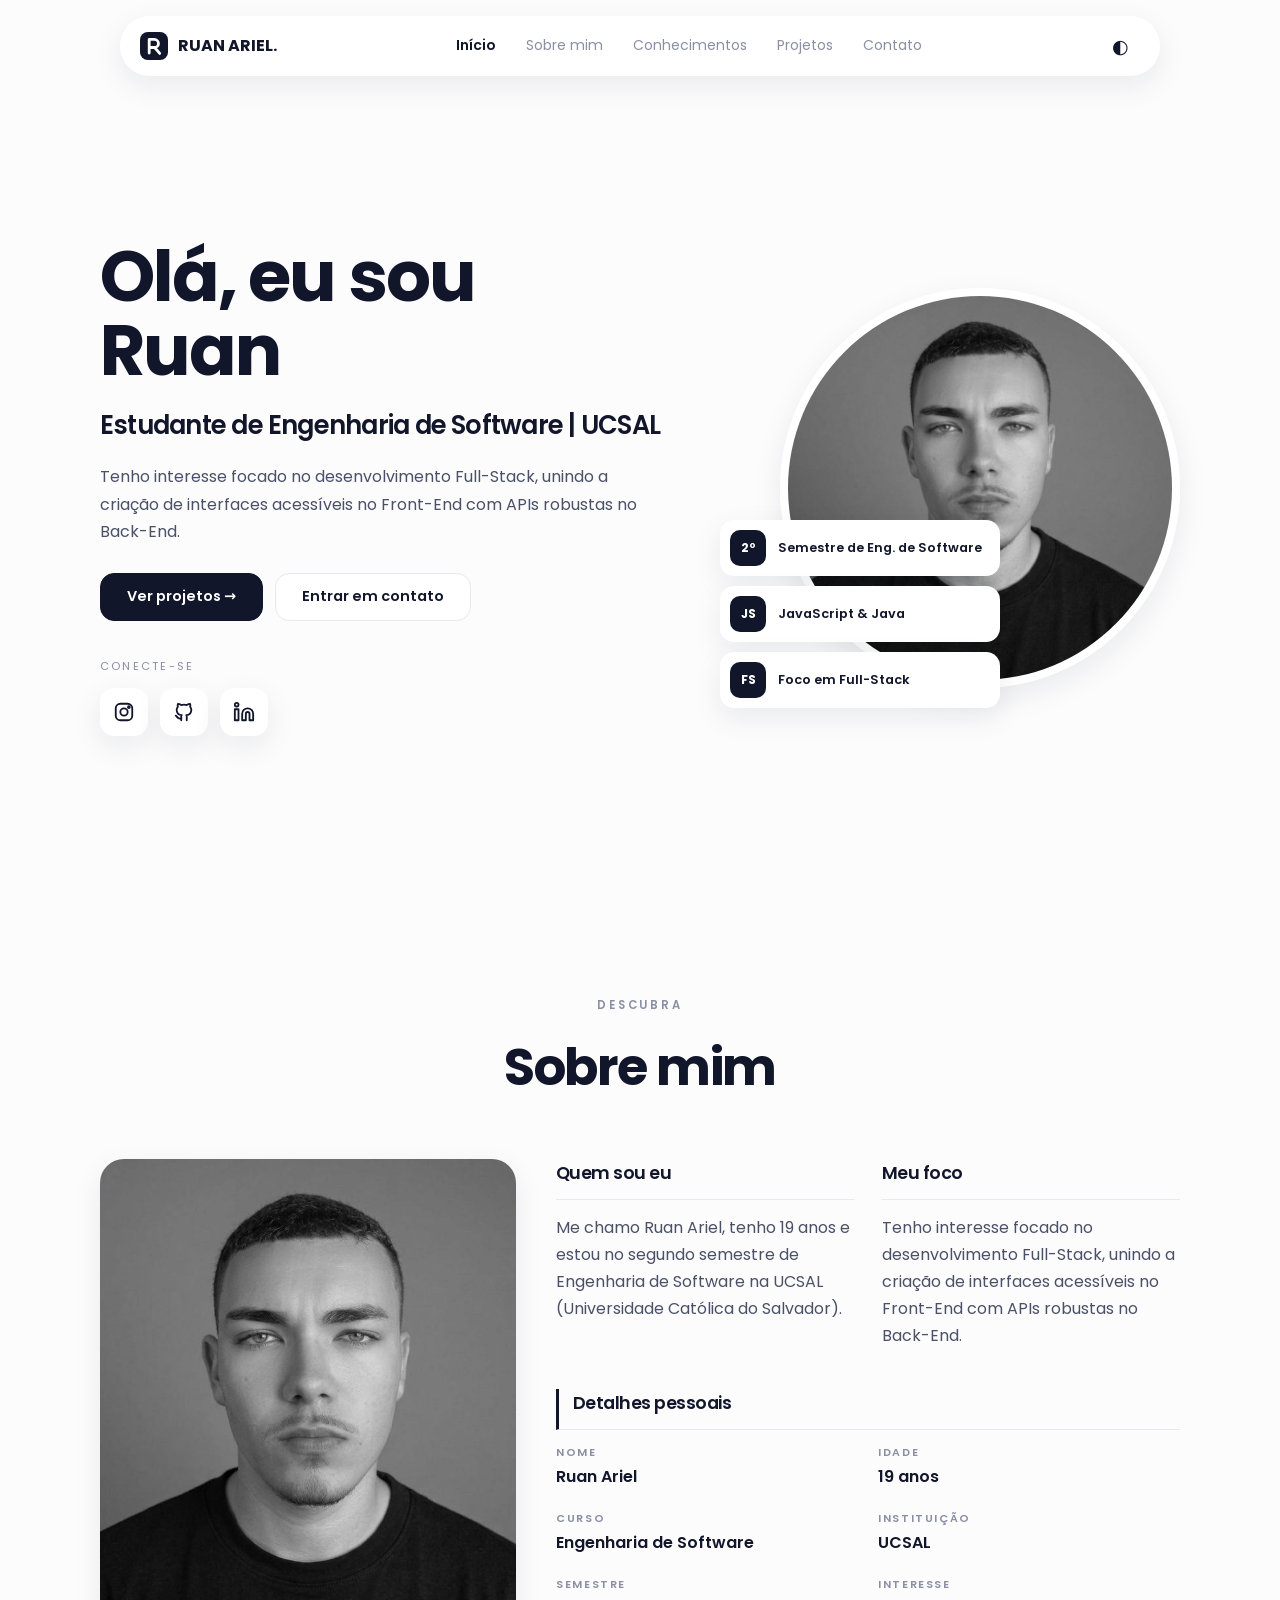
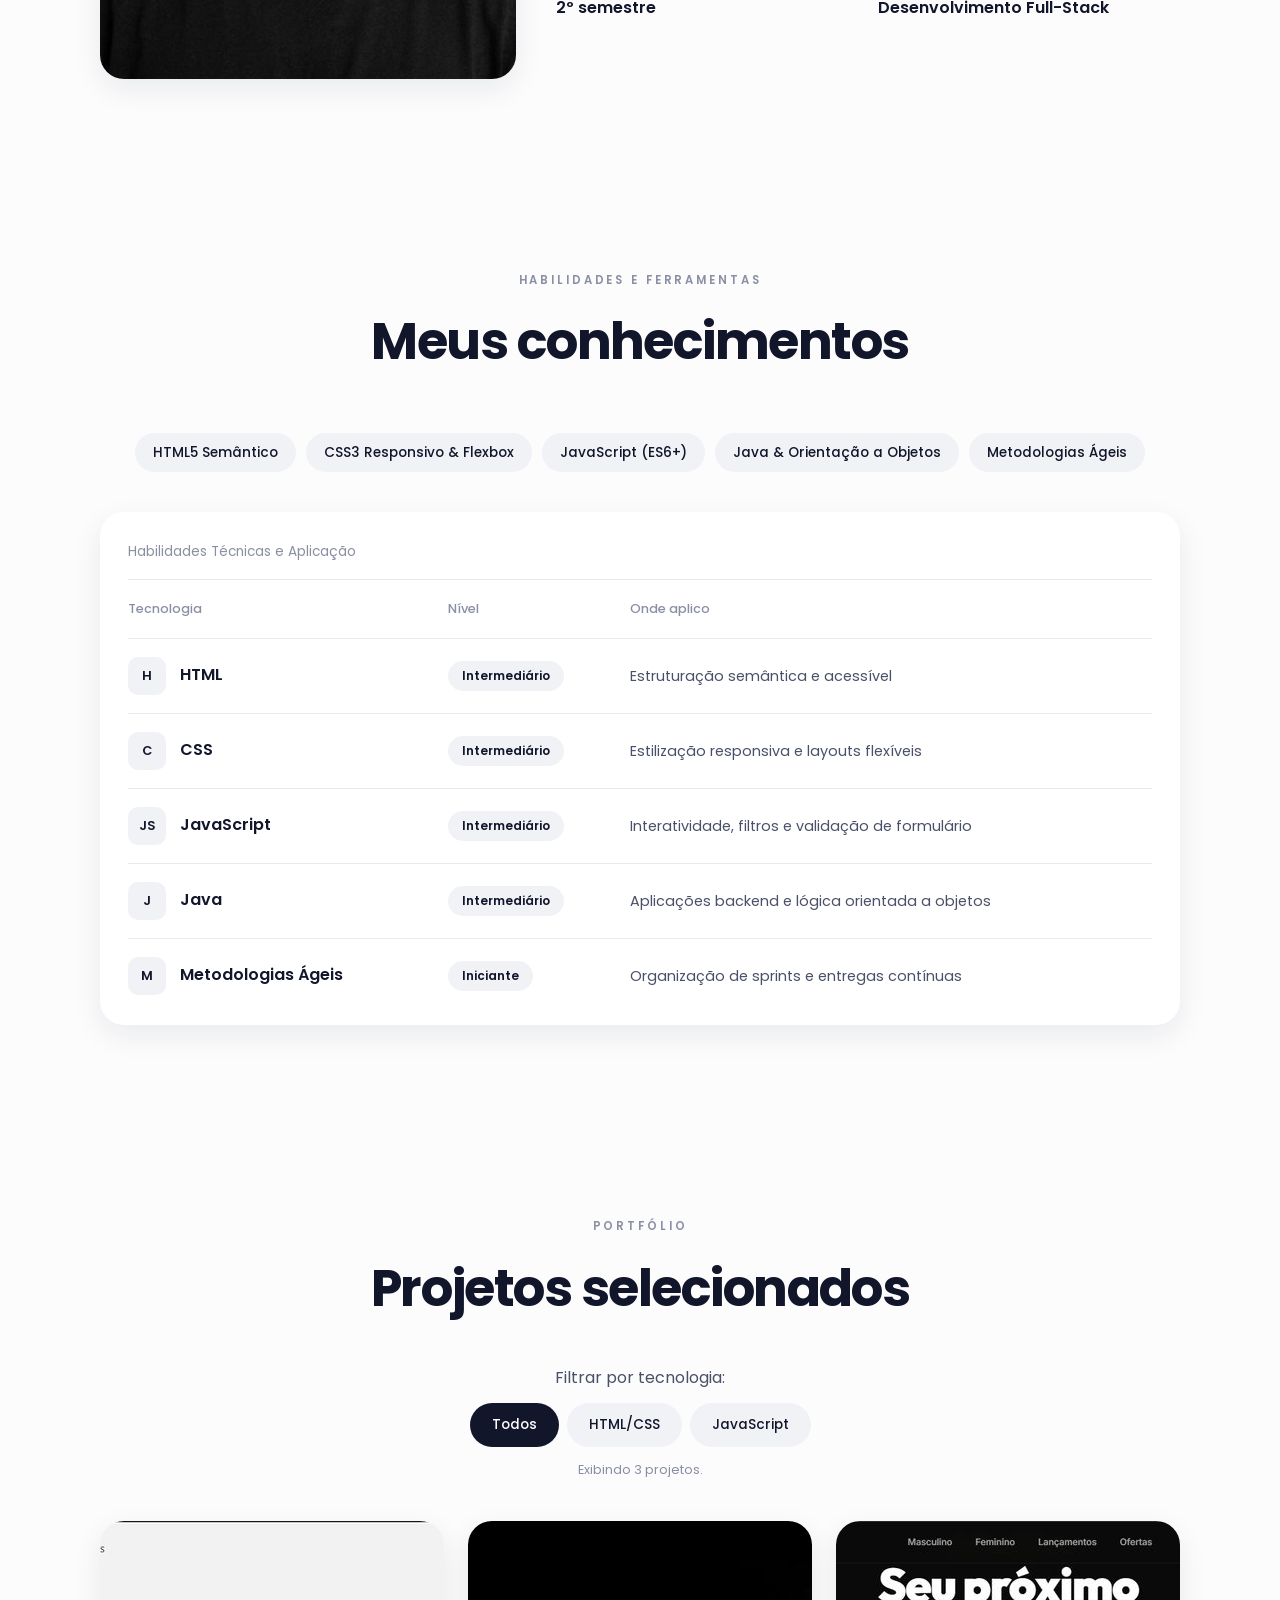
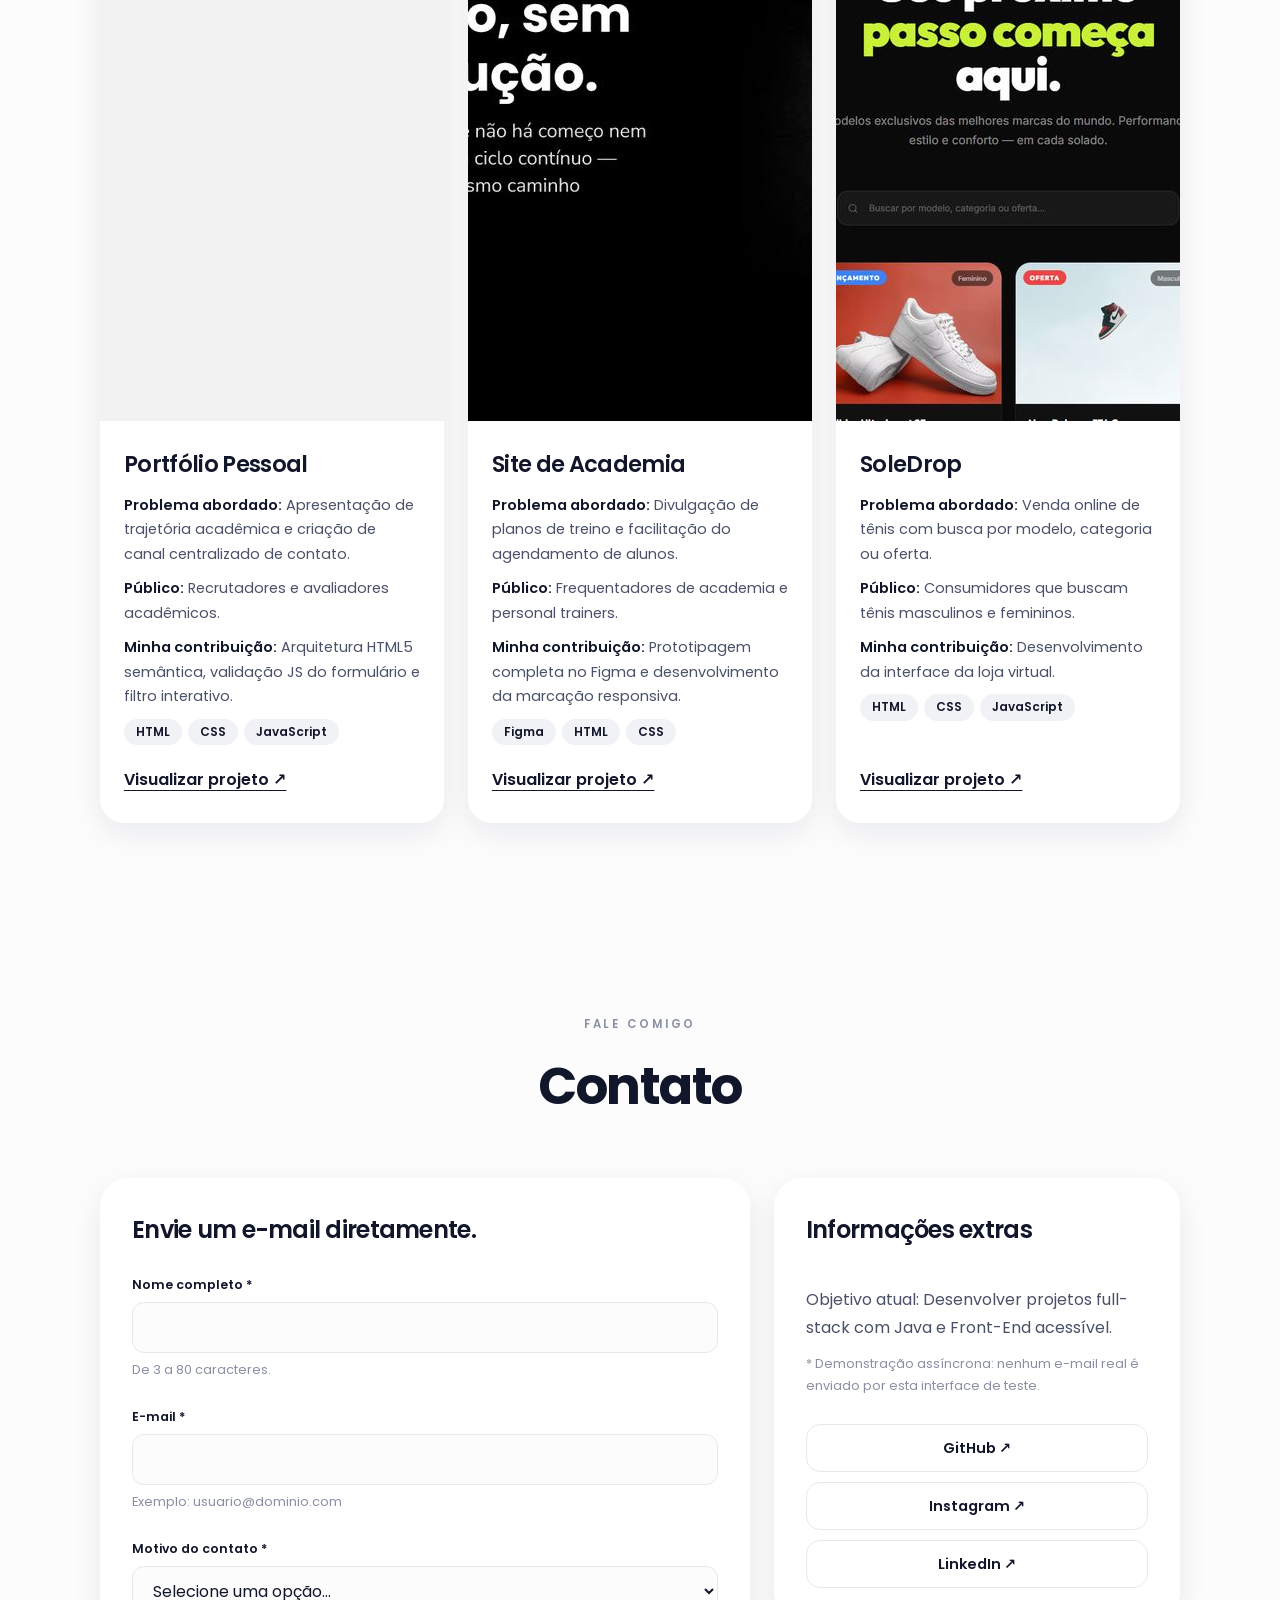
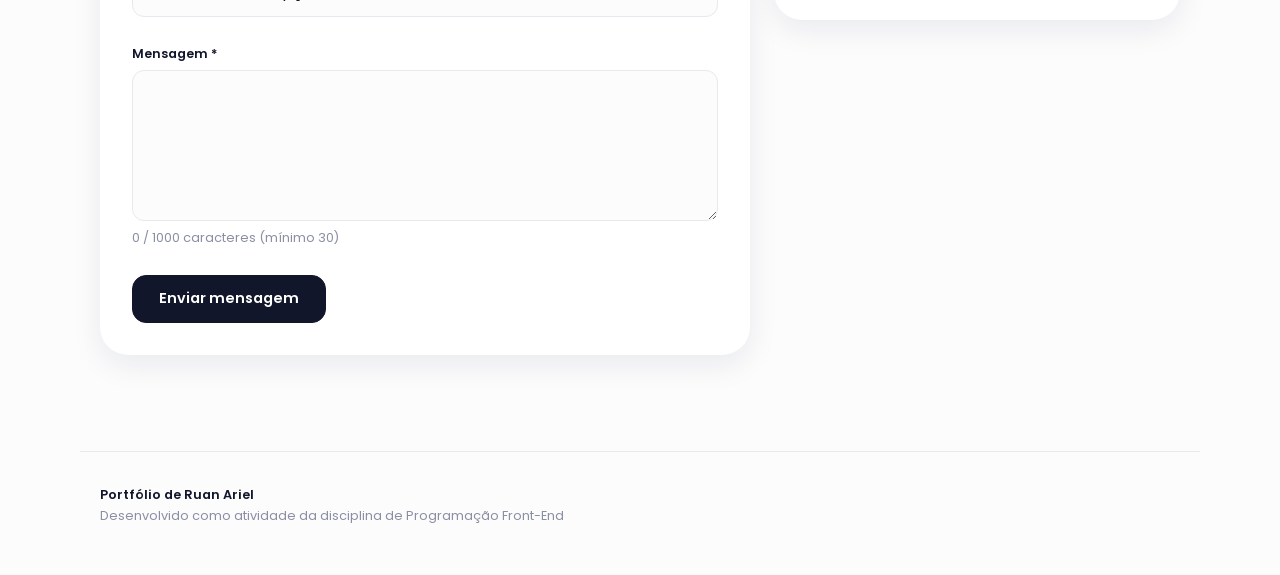
==== commit aede5a4a: "corrige caminhos de imagens, favicon, css e js" ====
--- a/index.html
+++ b/index.html
@@ -14,7 +14,7 @@
 
 <header class="nav-wrap">
   <nav class="menu" aria-label="Navegação Principal">
-    <a class="logo" href="#inicio"><img src="favicon.svg" alt="" width="28" height="28" />RUAN ARIEL.</a>
+    <a class="logo" href="#inicio"><img src="portfolio/favicon.svg" alt="" width="28" height="28" />RUAN ARIEL.</a>
     <div class="links">
       <a href="#inicio">Início</a><a href="#sobre">Sobre mim</a><a href="#conhecimentos">Conhecimentos</a><a href="#projetos">Projetos</a><a href="#contato">Contato</a>
     </div>
@@ -37,7 +37,7 @@
       </div>
     </div>
     <div class="hero-visual">
-      <figure class="foto-redonda"><img width="800" height="800" src="images/foto.jpg" alt="Foto de Ruan Ariel" /></figure>
+      <figure class="foto-redonda"><img width="800" height="800" src="portfolio/images/foto.jpg" alt="Foto de Ruan Ariel" /></figure>
       <ul class="stats"><li><b>2º</b>Semestre de Eng. de Software</li><li><b>JS</b>JavaScript &amp; Java</li><li><b>FS</b>Foco em Full-Stack</li></ul>
     </div>
   </section>
@@ -45,7 +45,7 @@
   <section id="sobre" class="sessao rev">
     <p class="eyebrow">DESCUBRA</p><h2>Sobre mim</h2>
     <div class="sobre-grid">
-      <figure class="foto-quadro"><img loading="lazy" width="800" height="800" src="images/foto.jpg" alt="Retrato de Ruan Ariel" /></figure>
+      <figure class="foto-quadro"><img loading="lazy" width="800" height="800" src="portfolio/images/foto.jpg" alt="Retrato de Ruan Ariel" /></figure>
       <div>
         <div class="duas">
           <div><h3>Quem sou eu</h3><p>Me chamo Ruan Ariel, tenho 19 anos e estou no segundo semestre de Engenharia de Software na UCSAL (Universidade Católica do Salvador).</p></div>
@@ -88,7 +88,7 @@
     </div>
     <div id="cards-projetos" class="cards">
       <article class="card" data-tech="html-css js">
-        <div class="thumb"><img loading="lazy" width="1000" height="500" src="images/capa-portfolio.jpg" alt="Prévia do site do Portfólio Pessoal" /></div>
+        <div class="thumb"><img loading="lazy" width="1000" height="500" src="portfolio/images/capa-portfolio.jpg" alt="Prévia do site do Portfólio Pessoal" /></div>
         <div class="card-corpo"><h3>Portfólio Pessoal</h3>
         <p><strong>Problema abordado:</strong> Apresentação de trajetória acadêmica e criação de canal centralizado de contato.</p>
         <p><strong>Público:</strong> Recrutadores e avaliadores acadêmicos.</p>
@@ -97,7 +97,7 @@
         <a href="https://github.com/Ruan-Ariel" class="link" target="_blank" rel="noopener">Visualizar projeto ↗</a></div>
       </article>
       <article class="card" data-tech="html-css">
-        <div class="thumb"><img loading="lazy" width="1000" height="500" src="images/capa-academia.jpg" alt="Layout e wireframe do Site de Academia" /></div>
+        <div class="thumb"><img loading="lazy" width="1000" height="500" src="portfolio/images/capa-academia.jpg" alt="Layout e wireframe do Site de Academia" /></div>
         <div class="card-corpo"><h3>Site de Academia</h3>
         <p><strong>Problema abordado:</strong> Divulgação de planos de treino e facilitação do agendamento de alunos.</p>
         <p><strong>Público:</strong> Frequentadores de academia e personal trainers.</p>
@@ -106,7 +106,7 @@
         <a href="https://github.com/Ruan-Ariel" class="link" target="_blank" rel="noopener">Visualizar projeto ↗</a></div>
       </article>
       <article class="card" data-tech="html-css js">
-        <div class="thumb"><img loading="lazy" width="1000" height="500" src="images/capa-soledrop.jpg" alt="Prévia da loja virtual SoleDrop" /></div>
+        <div class="thumb"><img loading="lazy" width="1000" height="500" src="portfolio/images/capa-soledrop.jpg" alt="Prévia da loja virtual SoleDrop" /></div>
         <div class="card-corpo"><h3>SoleDrop</h3>
         <p><strong>Problema abordado:</strong> Venda online de tênis com busca por modelo, categoria ou oferta.</p>
         <p><strong>Público:</strong> Consumidores que buscam tênis masculinos e femininos.</p>
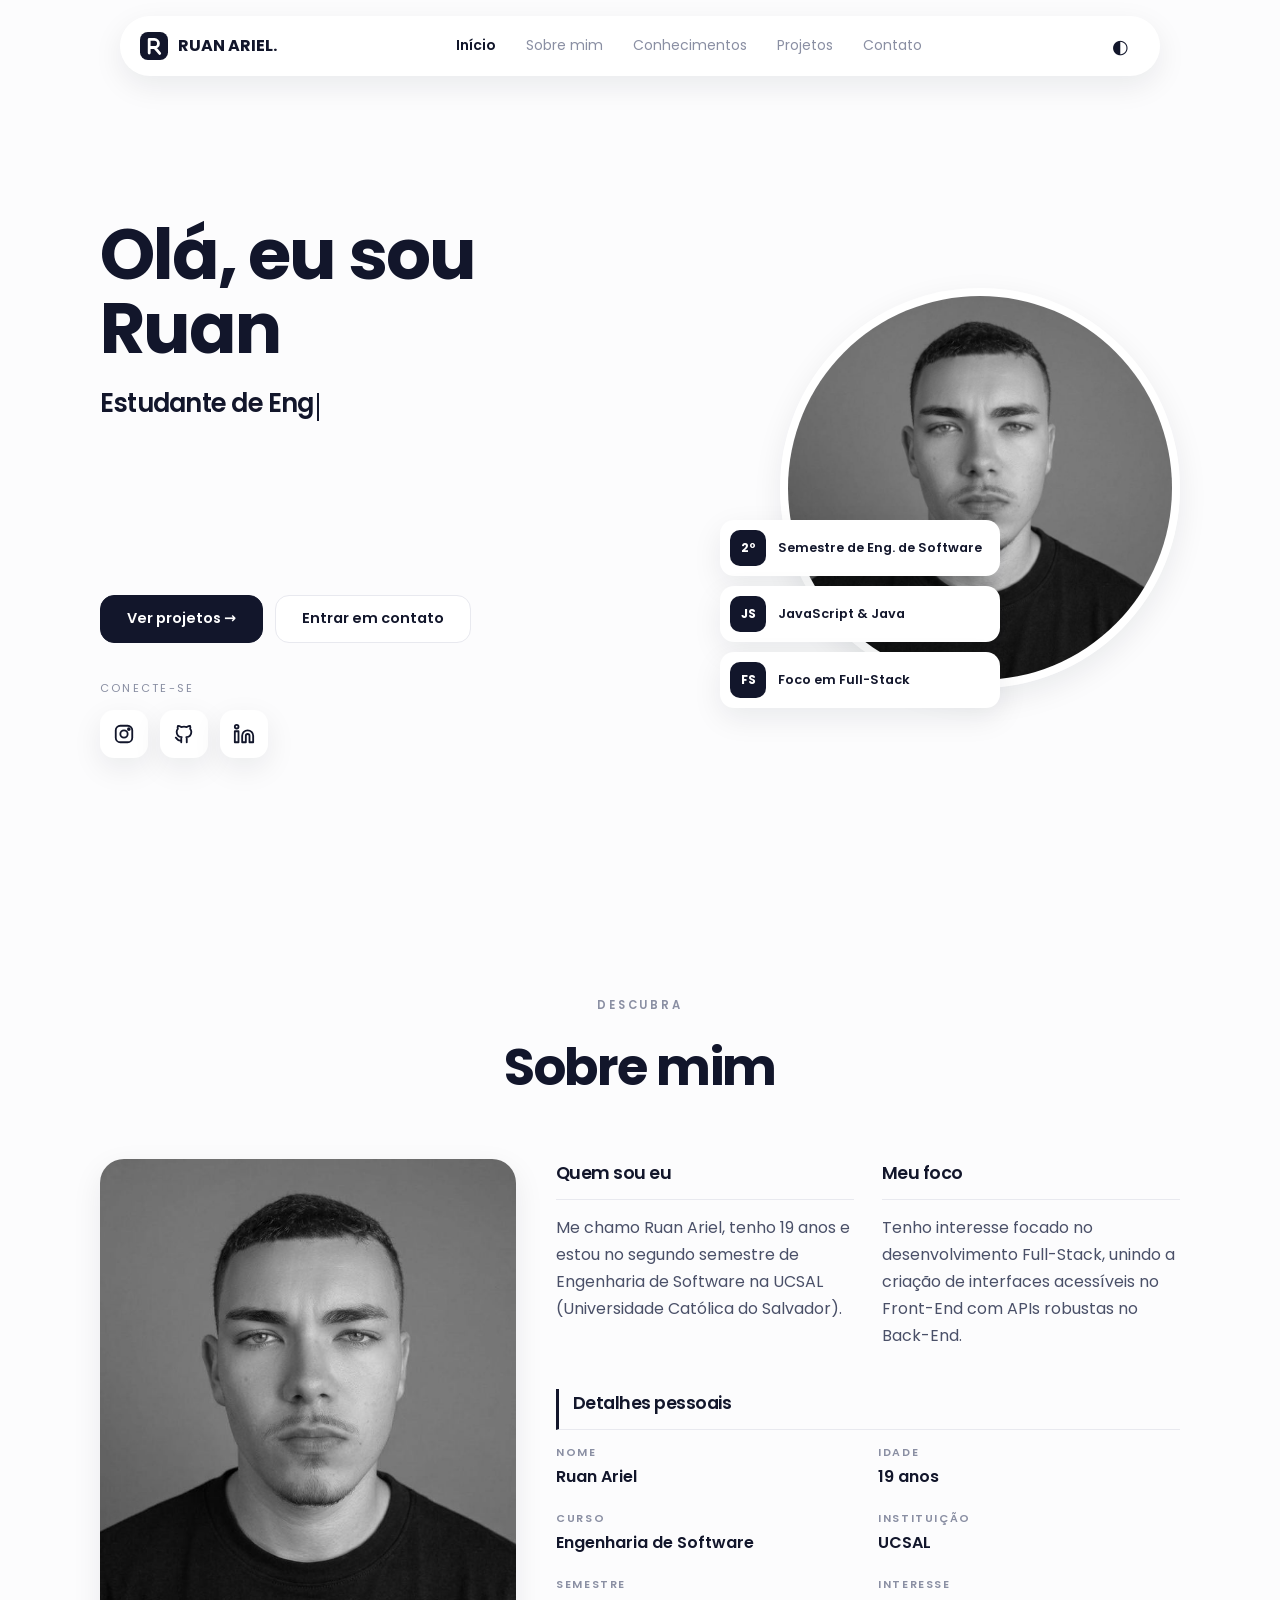
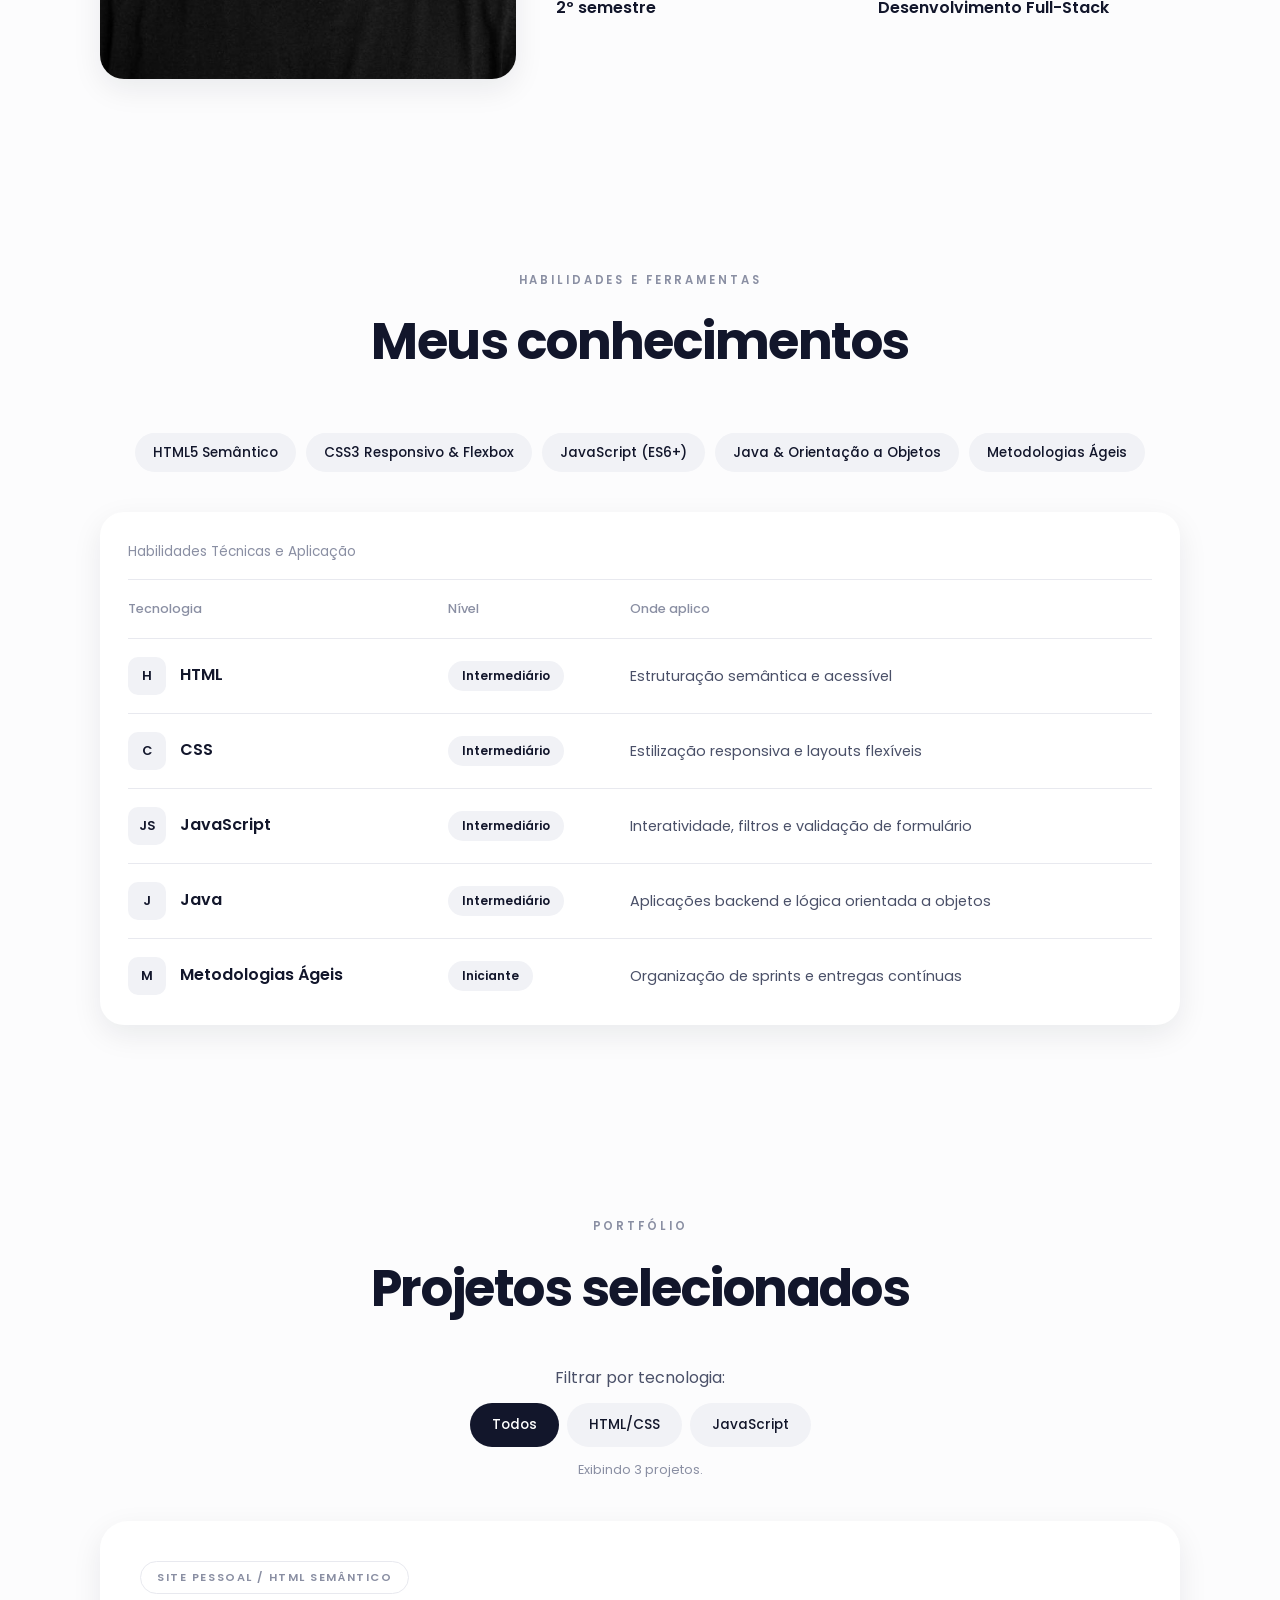
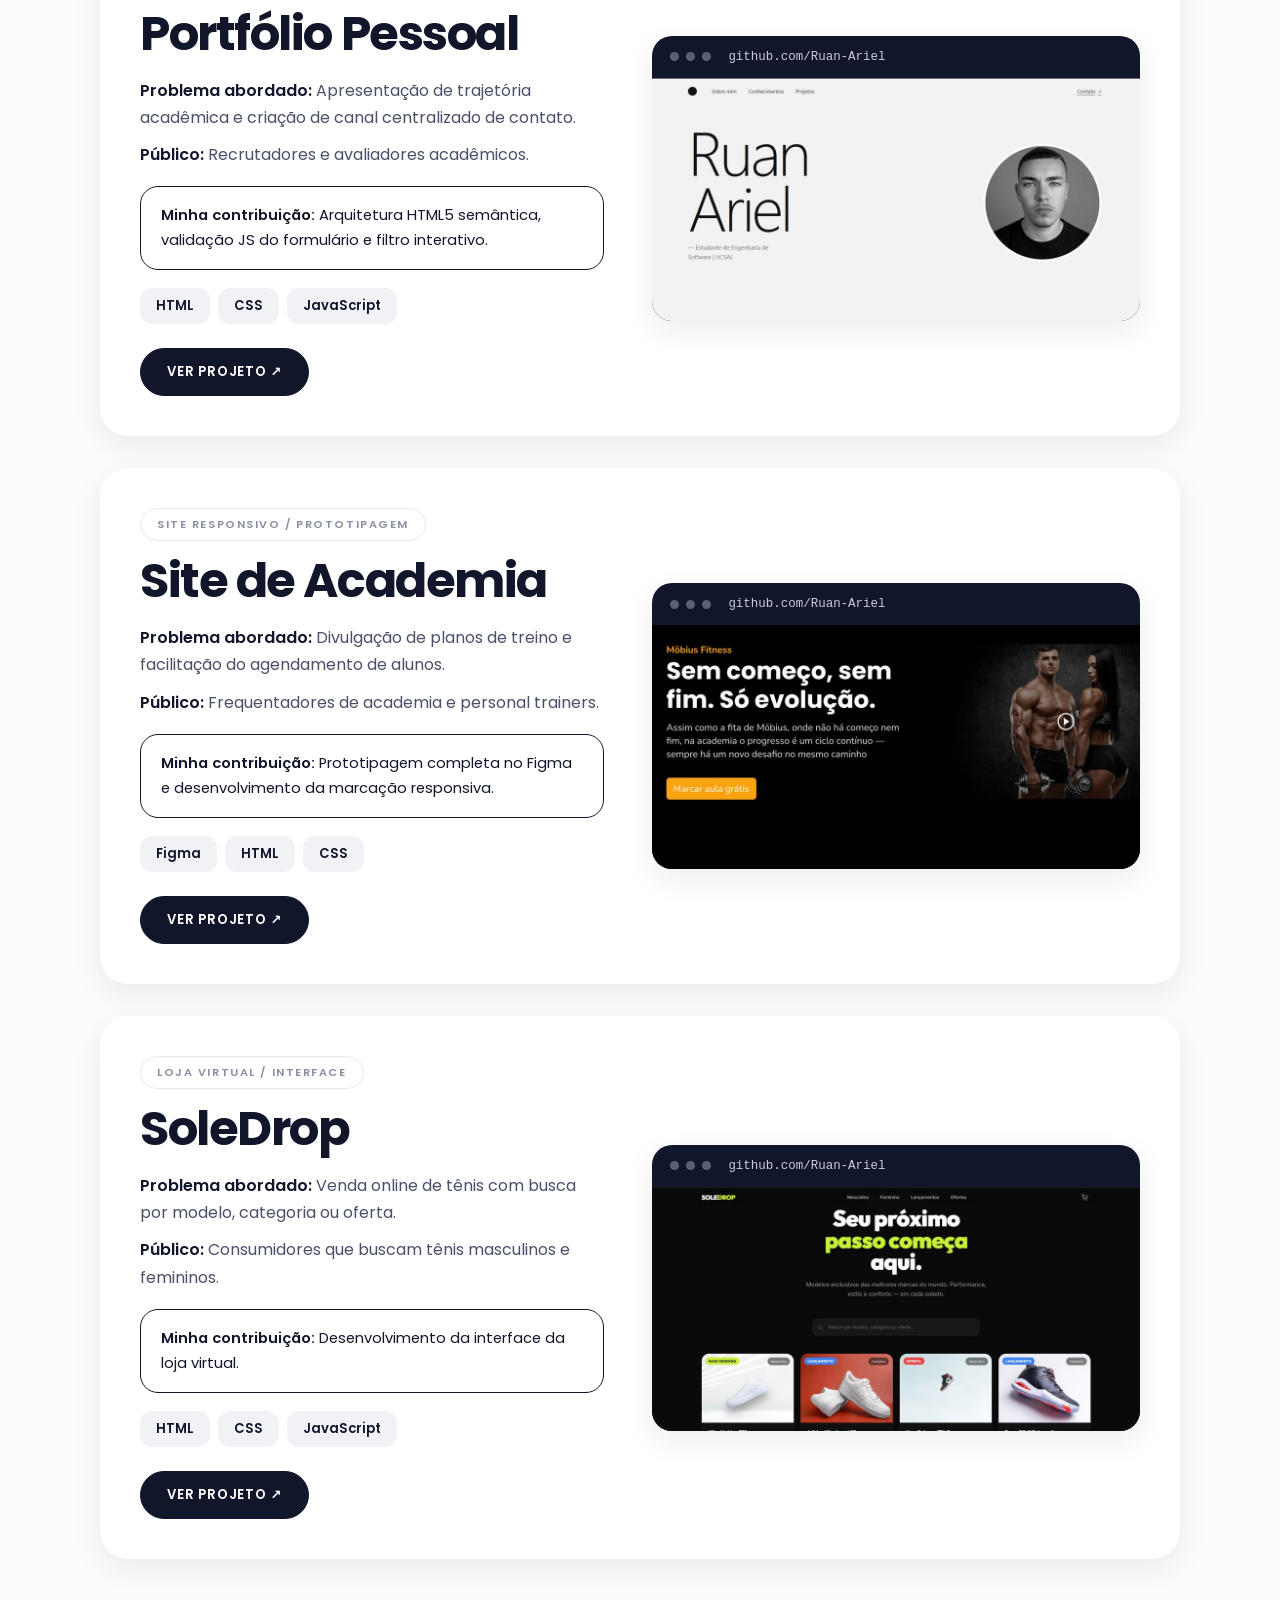
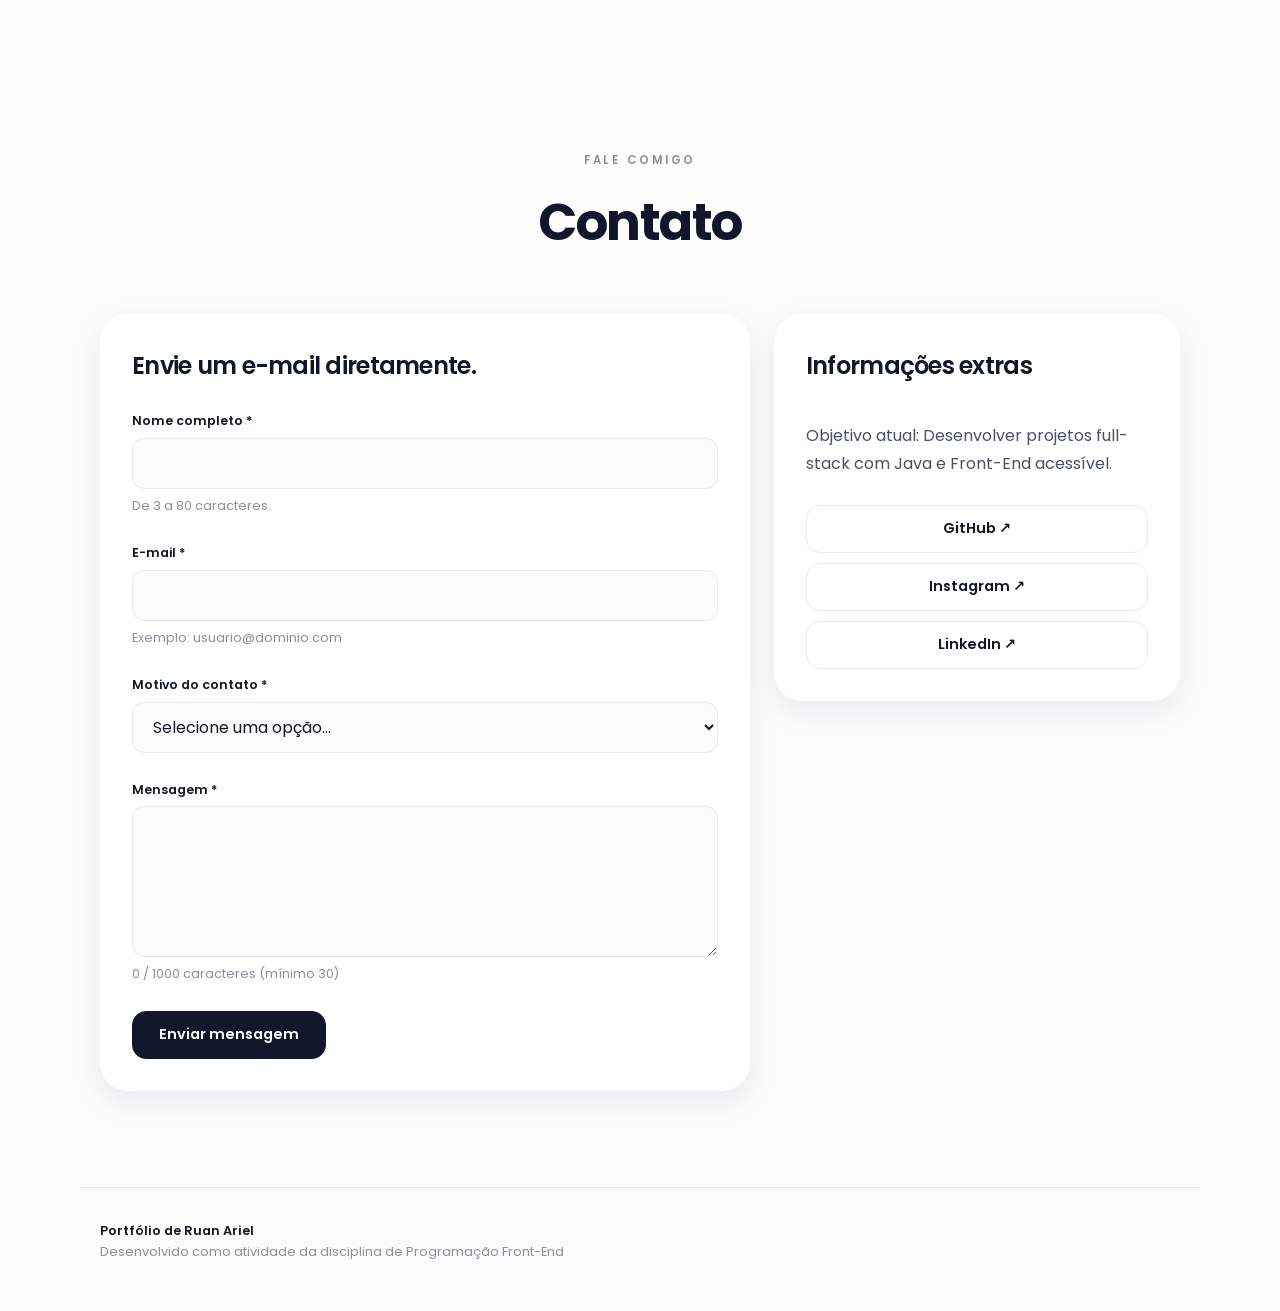
==== commit 4df06f5d: "Atualização Portfolio" ====
--- a/index.html
+++ b/index.html
@@ -86,33 +86,39 @@
       </div>
       <p id="contador-projetos" class="dica" aria-live="polite">Exibindo 3 projetos.</p>
     </div>
-    <div id="cards-projetos" class="cards">
-      <article class="card" data-tech="html-css js">
-        <div class="thumb"><img loading="lazy" width="1000" height="500" src="portfolio/images/capa-portfolio.jpg" alt="Prévia do site do Portfólio Pessoal" /></div>
-        <div class="card-corpo"><h3>Portfólio Pessoal</h3>
-        <p><strong>Problema abordado:</strong> Apresentação de trajetória acadêmica e criação de canal centralizado de contato.</p>
-        <p><strong>Público:</strong> Recrutadores e avaliadores acadêmicos.</p>
-        <p><strong>Minha contribuição:</strong> Arquitetura HTML5 semântica, validação JS do formulário e filtro interativo.</p>
-        <p class="techs"><span>HTML</span><span>CSS</span><span>JavaScript</span></p>
-        <a href="https://github.com/Ruan-Ariel" class="link" target="_blank" rel="noopener">Visualizar projeto ↗</a></div>
+    <div id="cards-projetos" class="projetos">
+            <article class="projeto" data-tech="html-css js">
+        <div class="projeto-texto">
+          <p class="categoria">Site pessoal / HTML semântico</p>
+          <h3>Portfólio Pessoal</h3>
+          <p><strong>Problema abordado:</strong> Apresentação de trajetória acadêmica e criação de canal centralizado de contato.</p><p><strong>Público:</strong> Recrutadores e avaliadores acadêmicos.</p>
+          <p class="destaque"><strong>Minha contribuição:</strong> Arquitetura HTML5 semântica, validação JS do formulário e filtro interativo.</p>
+          <ul class="stack"><li>HTML</li><li>CSS</li><li>JavaScript</li></ul>
+          <a href="https://github.com/Ruan-Ariel" class="btn escuro" target="_blank" rel="noopener">Ver projeto ↗</a>
+        </div>
+        <figure class="janela"><div class="janela-barra"><span></span><span></span><span></span><em>github.com/Ruan-Ariel</em></div><img loading="lazy" width="1000" height="500" src="portfolio/images/capa-portfolio.jpg" alt="Prévia do site do Portfólio Pessoal" /></figure>
       </article>
-      <article class="card" data-tech="html-css">
-        <div class="thumb"><img loading="lazy" width="1000" height="500" src="portfolio/images/capa-academia.jpg" alt="Layout e wireframe do Site de Academia" /></div>
-        <div class="card-corpo"><h3>Site de Academia</h3>
-        <p><strong>Problema abordado:</strong> Divulgação de planos de treino e facilitação do agendamento de alunos.</p>
-        <p><strong>Público:</strong> Frequentadores de academia e personal trainers.</p>
-        <p><strong>Minha contribuição:</strong> Prototipagem completa no Figma e desenvolvimento da marcação responsiva.</p>
-        <p class="techs"><span>Figma</span><span>HTML</span><span>CSS</span></p>
-        <a href="https://github.com/Ruan-Ariel" class="link" target="_blank" rel="noopener">Visualizar projeto ↗</a></div>
+      <article class="projeto" data-tech="html-css">
+        <div class="projeto-texto">
+          <p class="categoria">Site responsivo / prototipagem</p>
+          <h3>Site de Academia</h3>
+          <p><strong>Problema abordado:</strong> Divulgação de planos de treino e facilitação do agendamento de alunos.</p><p><strong>Público:</strong> Frequentadores de academia e personal trainers.</p>
+          <p class="destaque"><strong>Minha contribuição:</strong> Prototipagem completa no Figma e desenvolvimento da marcação responsiva.</p>
+          <ul class="stack"><li>Figma</li><li>HTML</li><li>CSS</li></ul>
+          <a href="https://github.com/Ruan-Ariel" class="btn escuro" target="_blank" rel="noopener">Ver projeto ↗</a>
+        </div>
+        <figure class="janela"><div class="janela-barra"><span></span><span></span><span></span><em>github.com/Ruan-Ariel</em></div><img loading="lazy" width="1000" height="500" src="portfolio/images/capa-academia.jpg" alt="Layout e wireframe do Site de Academia" /></figure>
       </article>
-      <article class="card" data-tech="html-css js">
-        <div class="thumb"><img loading="lazy" width="1000" height="500" src="portfolio/images/capa-soledrop.jpg" alt="Prévia da loja virtual SoleDrop" /></div>
-        <div class="card-corpo"><h3>SoleDrop</h3>
-        <p><strong>Problema abordado:</strong> Venda online de tênis com busca por modelo, categoria ou oferta.</p>
-        <p><strong>Público:</strong> Consumidores que buscam tênis masculinos e femininos.</p>
-        <p><strong>Minha contribuição:</strong> Desenvolvimento da interface da loja virtual.</p>
-        <p class="techs"><span>HTML</span><span>CSS</span><span>JavaScript</span></p>
-        <a href="https://github.com/Ruan-Ariel" class="link" target="_blank" rel="noopener">Visualizar projeto ↗</a></div>
+      <article class="projeto" data-tech="html-css js">
+        <div class="projeto-texto">
+          <p class="categoria">Loja virtual / interface</p>
+          <h3>SoleDrop</h3>
+          <p><strong>Problema abordado:</strong> Venda online de tênis com busca por modelo, categoria ou oferta.</p><p><strong>Público:</strong> Consumidores que buscam tênis masculinos e femininos.</p>
+          <p class="destaque"><strong>Minha contribuição:</strong> Desenvolvimento da interface da loja virtual.</p>
+          <ul class="stack"><li>HTML</li><li>CSS</li><li>JavaScript</li></ul>
+          <a href="https://github.com/Ruan-Ariel" class="btn escuro" target="_blank" rel="noopener">Ver projeto ↗</a>
+        </div>
+        <figure class="janela"><div class="janela-barra"><span></span><span></span><span></span><em>github.com/Ruan-Ariel</em></div><img loading="lazy" width="1000" height="500" src="portfolio/images/capa-soledrop.jpg" alt="Prévia da loja virtual SoleDrop" /></figure>
       </article>
     </div>
     <div id="mensagem-vazio" class="mensagem-vazio oculto" role="status"><p>Nenhum projeto encontrado para o filtro selecionado.</p></div>
@@ -126,6 +132,7 @@
         <div id="resumo-erros" class="resumo-erros oculto" tabindex="-1" role="alert" aria-labelledby="titulo-erros"><h3 id="titulo-erros">Por favor, corrija os erros abaixo:</h3><ul id="lista-erros"></ul></div>
         <div id="status-formulario" class="status-formulario" aria-live="polite"></div>
         <form id="form-contato" novalidate>
+          <div class="hp" aria-hidden="true"><label for="website">Não preencha este campo</label><input type="text" id="website" name="website" tabindex="-1" autocomplete="off" /></div>
           <div class="campo-grupo"><label for="nome">Nome completo <span>*</span></label><input type="text" id="nome" name="nome" required autocomplete="name" aria-describedby="dica-nome erro-nome" /><small id="dica-nome" class="dica">De 3 a 80 caracteres.</small><span id="erro-nome" class="mensagem-erro" aria-live="polite"></span></div>
           <div class="campo-grupo"><label for="email">E-mail <span>*</span></label><input type="email" id="email" name="email" required autocomplete="email" aria-describedby="dica-email erro-email" /><small id="dica-email" class="dica">Exemplo: usuario@dominio.com</small><span id="erro-email" class="mensagem-erro" aria-live="polite"></span></div>
           <div class="campo-grupo"><label for="motivo">Motivo do contato <span>*</span></label><select id="motivo" name="motivo" required aria-describedby="erro-motivo"><option value="">Selecione uma opção...</option><option value="profissional">Oportunidade profissional</option><option value="freelance">Projeto freelance</option><option value="outro">Outro</option></select><span id="erro-motivo" class="mensagem-erro" aria-live="polite"></span></div>
@@ -137,7 +144,6 @@
       <aside class="painel complementar">
         <h3>Informações extras</h3>
         <p>Objetivo atual: Desenvolver projetos full-stack com Java e Front-End acessível.</p>
-        <p class="dica">* Demonstração assíncrona: nenhum e-mail real é enviado por esta interface de teste.</p>
         <ul class="links-externos">
           <li><a href="https://github.com/Ruan-Ariel" class="btn" target="_blank" rel="noopener">GitHub ↗</a></li>
           <li><a href="https://www.instagram.com/" class="btn" target="_blank" rel="noopener">Instagram ↗</a></li>
--- a/portfolio/style.css
+++ b/portfolio/style.css
@@ -54,12 +54,6 @@
 .filtro-container{display:flex;flex-direction:column;align-items:center;gap:12px;margin:-16px 0 40px}
 .botoes-filtro{display:flex;flex-wrap:wrap;justify-content:center;gap:8px}
 .btn-filtro{min-height:44px;padding:8px 22px;border:0;border-radius:999px;background:var(--chip);color:var(--ink);font:500 .85rem var(--f);cursor:pointer}.btn-filtro.ativo{background:var(--btn);color:var(--btnt)}
-.cards{display:grid;gap:24px;grid-template-columns:1fr;text-align:left}
-.card{display:flex;flex-direction:column;background:var(--card);border-radius:24px;overflow:hidden;box-shadow:var(--sh);transition:transform .25s}.card:hover{transform:translateY(-4px)}
-.thumb img{width:100%;aspect-ratio:2/1;object-fit:cover}.card-corpo{display:flex;flex-direction:column;gap:10px;padding:24px;flex:1}
-.card h3{font-size:1.4rem;font-weight:600}.card p{margin:0;font-size:.9rem}.card strong{color:var(--ink);font-weight:600}
-.techs{display:flex;flex-wrap:wrap;gap:6px}.techs span{padding:3px 12px;border-radius:999px;background:var(--chip);font-size:.75rem;font-weight:600;color:var(--ink)}
-.link{margin-top:auto;padding-top:6px;min-height:44px;display:inline-flex;align-items:center;font-weight:600;color:var(--ink);text-underline-offset:5px}
 .mensagem-vazio{padding:32px;border-radius:24px;background:var(--card);color:var(--mut)}
 .contato-grid{display:grid;gap:24px;grid-template-columns:1fr;text-align:left}
 .painel{background:var(--card);border-radius:28px;box-shadow:var(--sh);padding:32px}.painel>h3{font-size:1.5rem;font-weight:600;margin-bottom:24px}
@@ -77,5 +71,29 @@
 .js .rev{opacity:0;transform:translateY(14px);transition:opacity .6s,transform .6s}.js .rev.vis{opacity:1;transform:none}
 @media (prefers-reduced-motion:reduce){*{transition:none!important;animation:none!important}.js .rev{opacity:1;transform:none}html{scroll-behavior:auto}}
 @media (max-width:640px){.logo{font-size:0}.menu{padding:8px 12px}.stats{position:static;margin-top:16px}.hero{padding-top:110px}}
-@media (min-width:768px){.sobre-grid{grid-template-columns:minmax(0,.8fr) 1.2fr}.duas{grid-template-columns:1fr 1fr}.cards{grid-template-columns:repeat(2,1fr)}.contato-grid{grid-template-columns:1.6fr 1fr}.detalhes{grid-template-columns:1fr 1fr}}
-@media (min-width:1024px){.cards{grid-template-columns:repeat(3,1fr)}}
+@media (min-width:768px){.sobre-grid{grid-template-columns:minmax(0,.8fr) 1.2fr}.duas{grid-template-columns:1fr 1fr}.contato-grid{grid-template-columns:1.6fr 1fr}.detalhes{grid-template-columns:1fr 1fr}}
+
+
+/* Cursor da animação de digitação */
+.cursor .digita::after{content:"";display:inline-block;width:2px;height:1.1em;margin-left:3px;vertical-align:text-bottom;background:var(--ink);animation:pisca .8s steps(1) infinite}
+@keyframes pisca{50%{opacity:0}}
+
+/* Projetos: texto à esquerda, janela de navegador à direita */
+.projetos{display:flex;flex-direction:column;gap:32px;text-align:left}
+.projeto{display:grid;gap:32px;grid-template-columns:1fr;align-items:center;background:var(--card);border-radius:28px;box-shadow:var(--sh);padding:28px}
+.projeto[hidden]{display:none!important}
+.categoria{display:inline-block;margin:0 0 14px;padding:6px 16px;border:1px solid var(--line);border-radius:999px;font-size:.7rem;font-weight:600;letter-spacing:.14em;text-transform:uppercase;color:var(--mut)}
+.projeto h3{font-size:clamp(2rem,5vw,3rem);font-weight:700;line-height:1.1;margin-bottom:16px}
+.projeto-texto>p:not(.categoria):not(.destaque){margin:0 0 10px}.projeto strong{color:var(--ink);font-weight:600}
+.destaque{margin:18px 0;padding:16px 20px;border:1px solid var(--ink);border-radius:18px;color:var(--ink);font-size:.92rem}
+.stack{list-style:none;margin:0 0 24px;padding:0;display:flex;flex-wrap:wrap;gap:8px}
+.stack li{padding:7px 16px;border-radius:12px;background:var(--chip);color:var(--ink);font-size:.82rem;font-weight:600}
+.projeto .btn{border-radius:999px;text-transform:uppercase;letter-spacing:.06em;font-size:.82rem}
+.janela{margin:0;border-radius:20px;overflow:hidden;background:#12162b;box-shadow:var(--sh)}
+.janela-barra{display:flex;align-items:center;gap:7px;padding:14px 18px}.janela-barra span{width:9px;height:9px;border-radius:50%;background:#5b6078}
+.janela-barra em{margin-left:10px;font:normal .78rem ui-monospace,SFMono-Regular,Menlo,monospace;color:#c9cce0;white-space:nowrap;overflow:hidden;text-overflow:ellipsis}
+.janela img{width:100%;height:auto;display:block}
+@media (min-width:900px){.projeto{grid-template-columns:1fr 1.05fr;gap:48px;padding:40px}}
+
+/* Campo-armadilha anti-robô */
+.hp{position:absolute;left:-9999px;width:1px;height:1px;overflow:hidden}
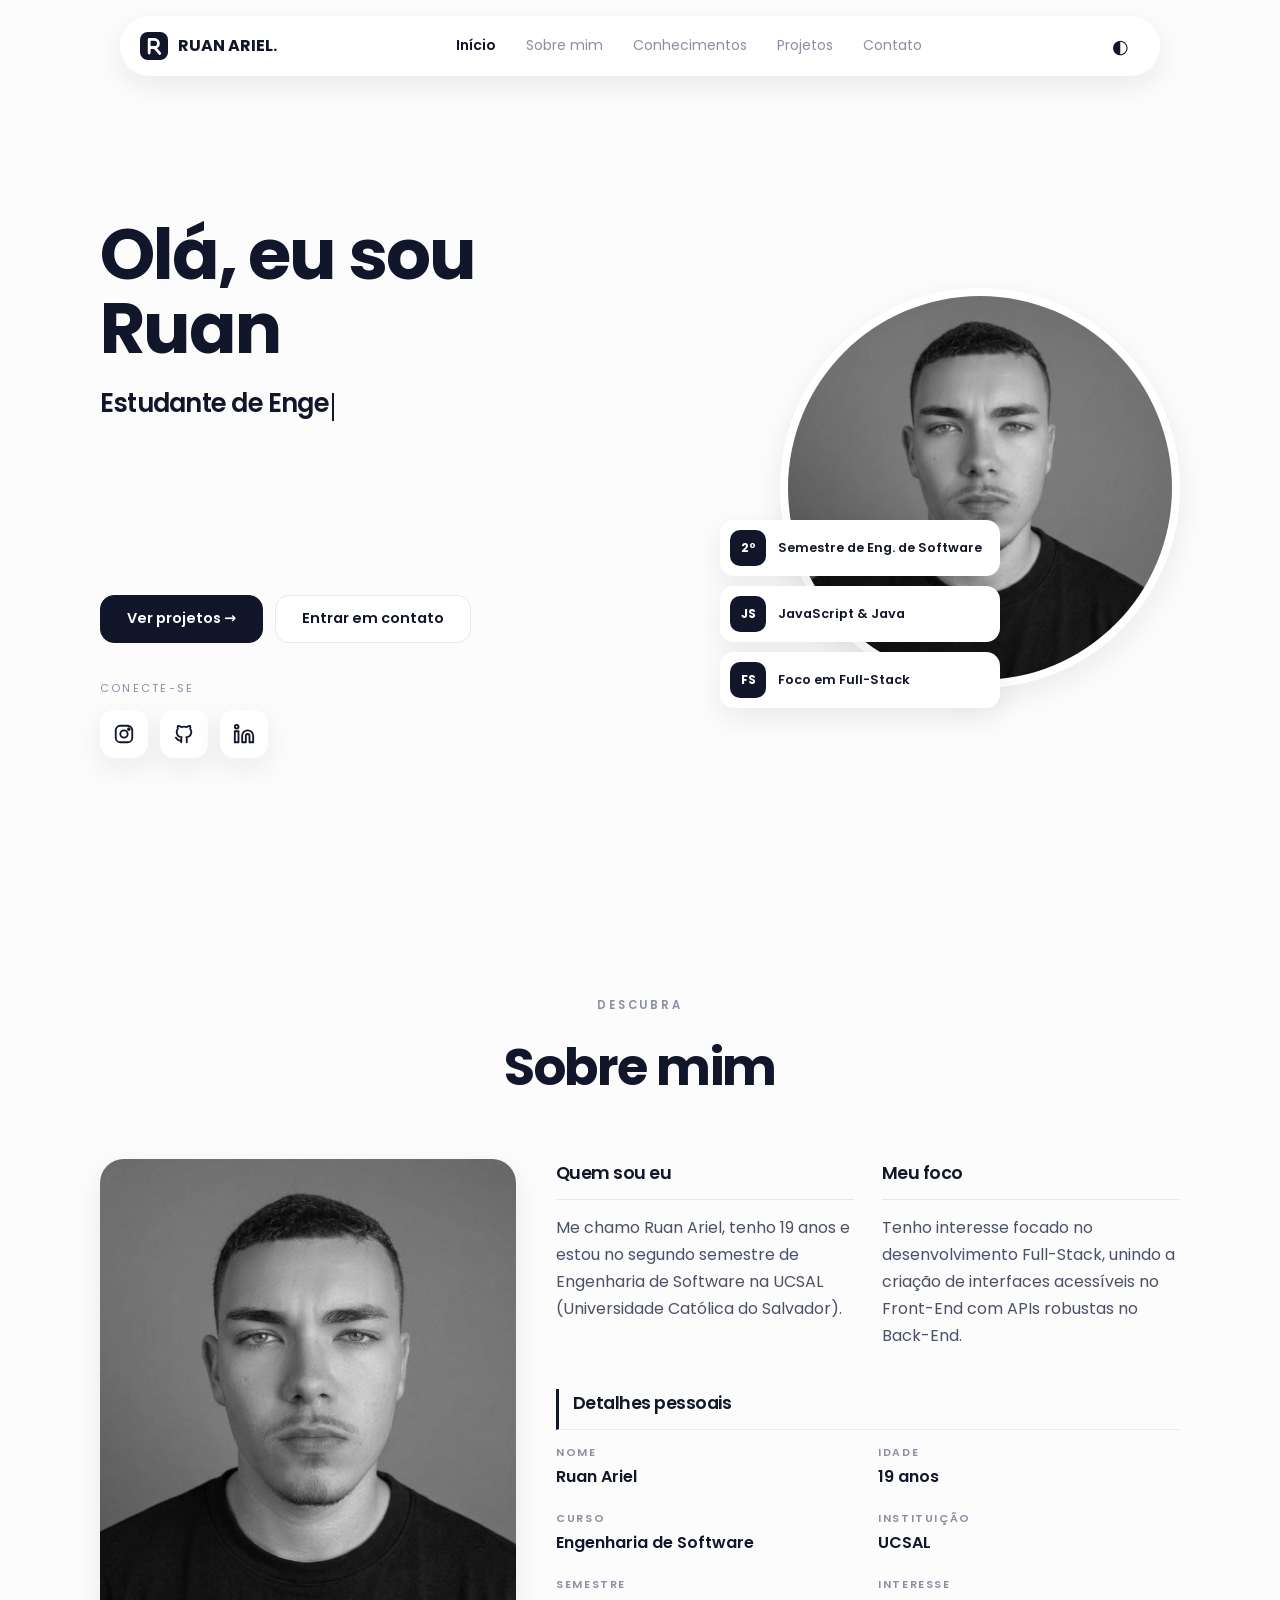
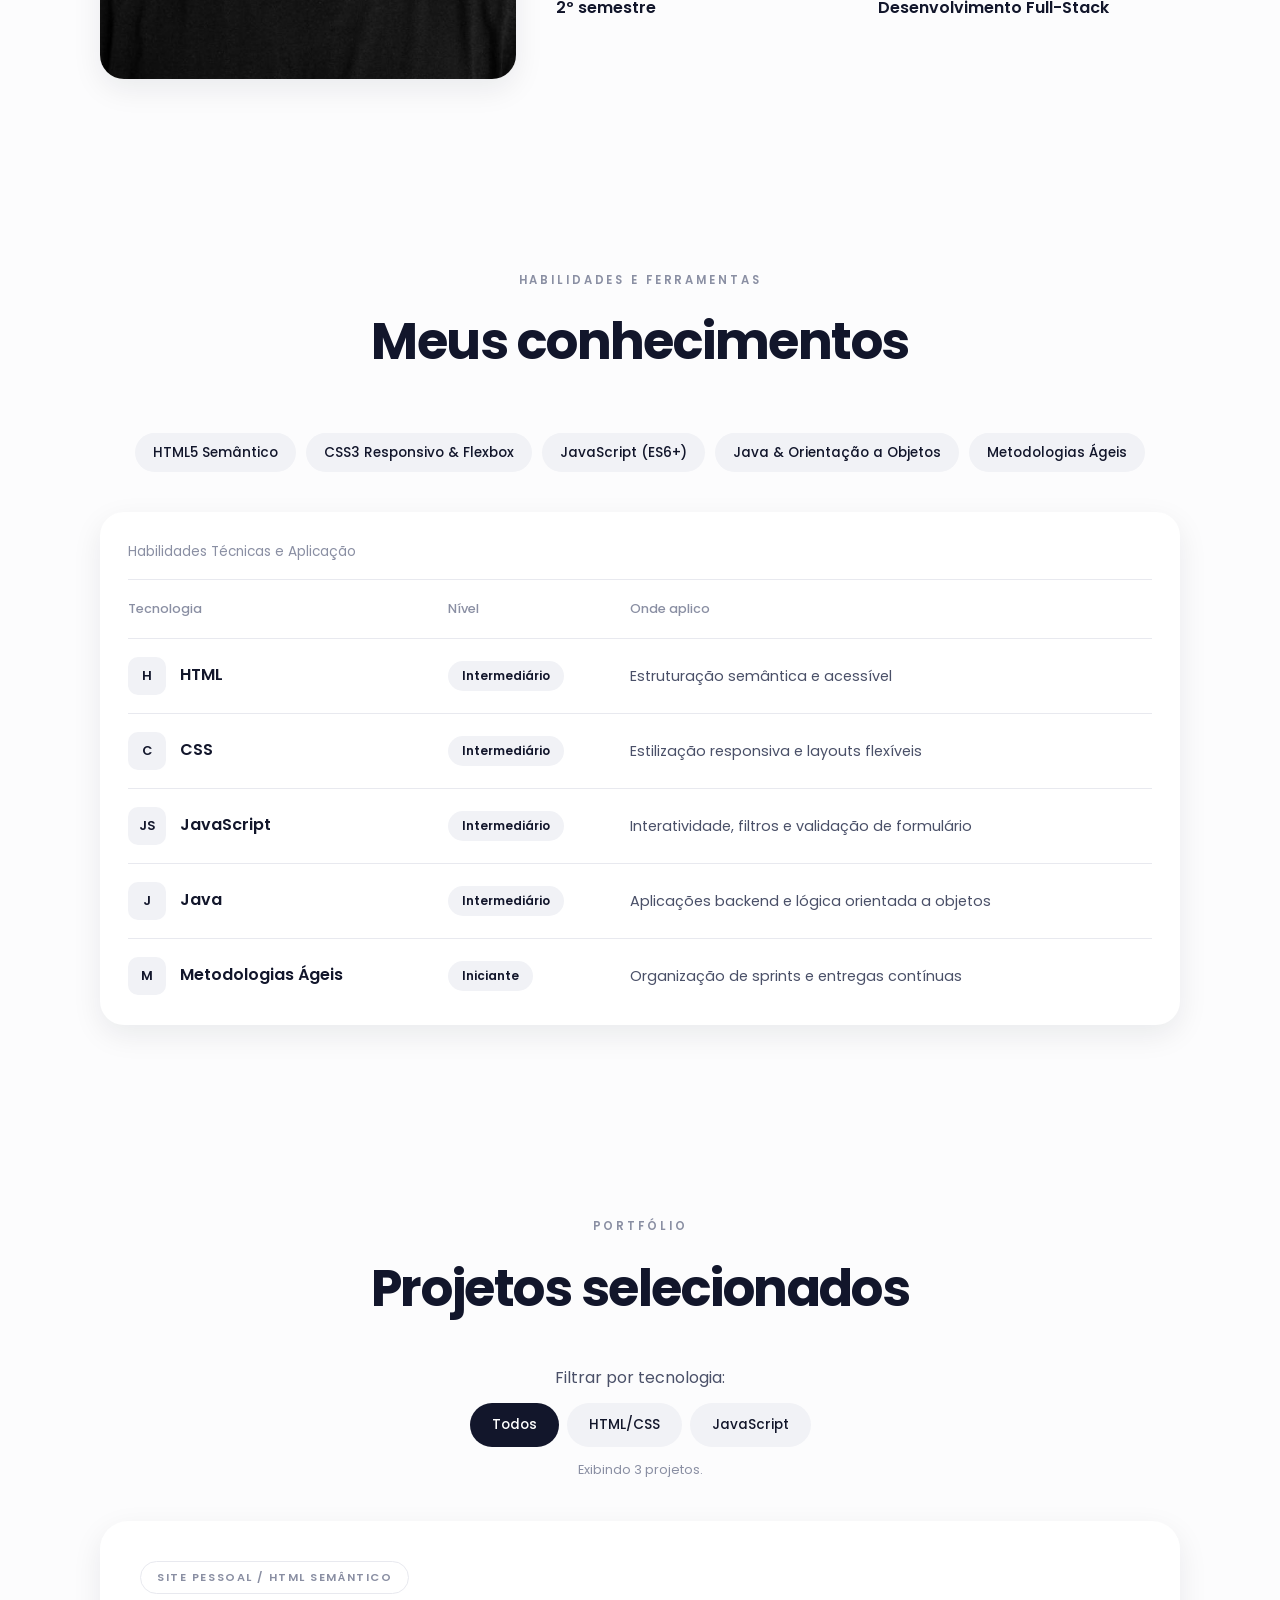
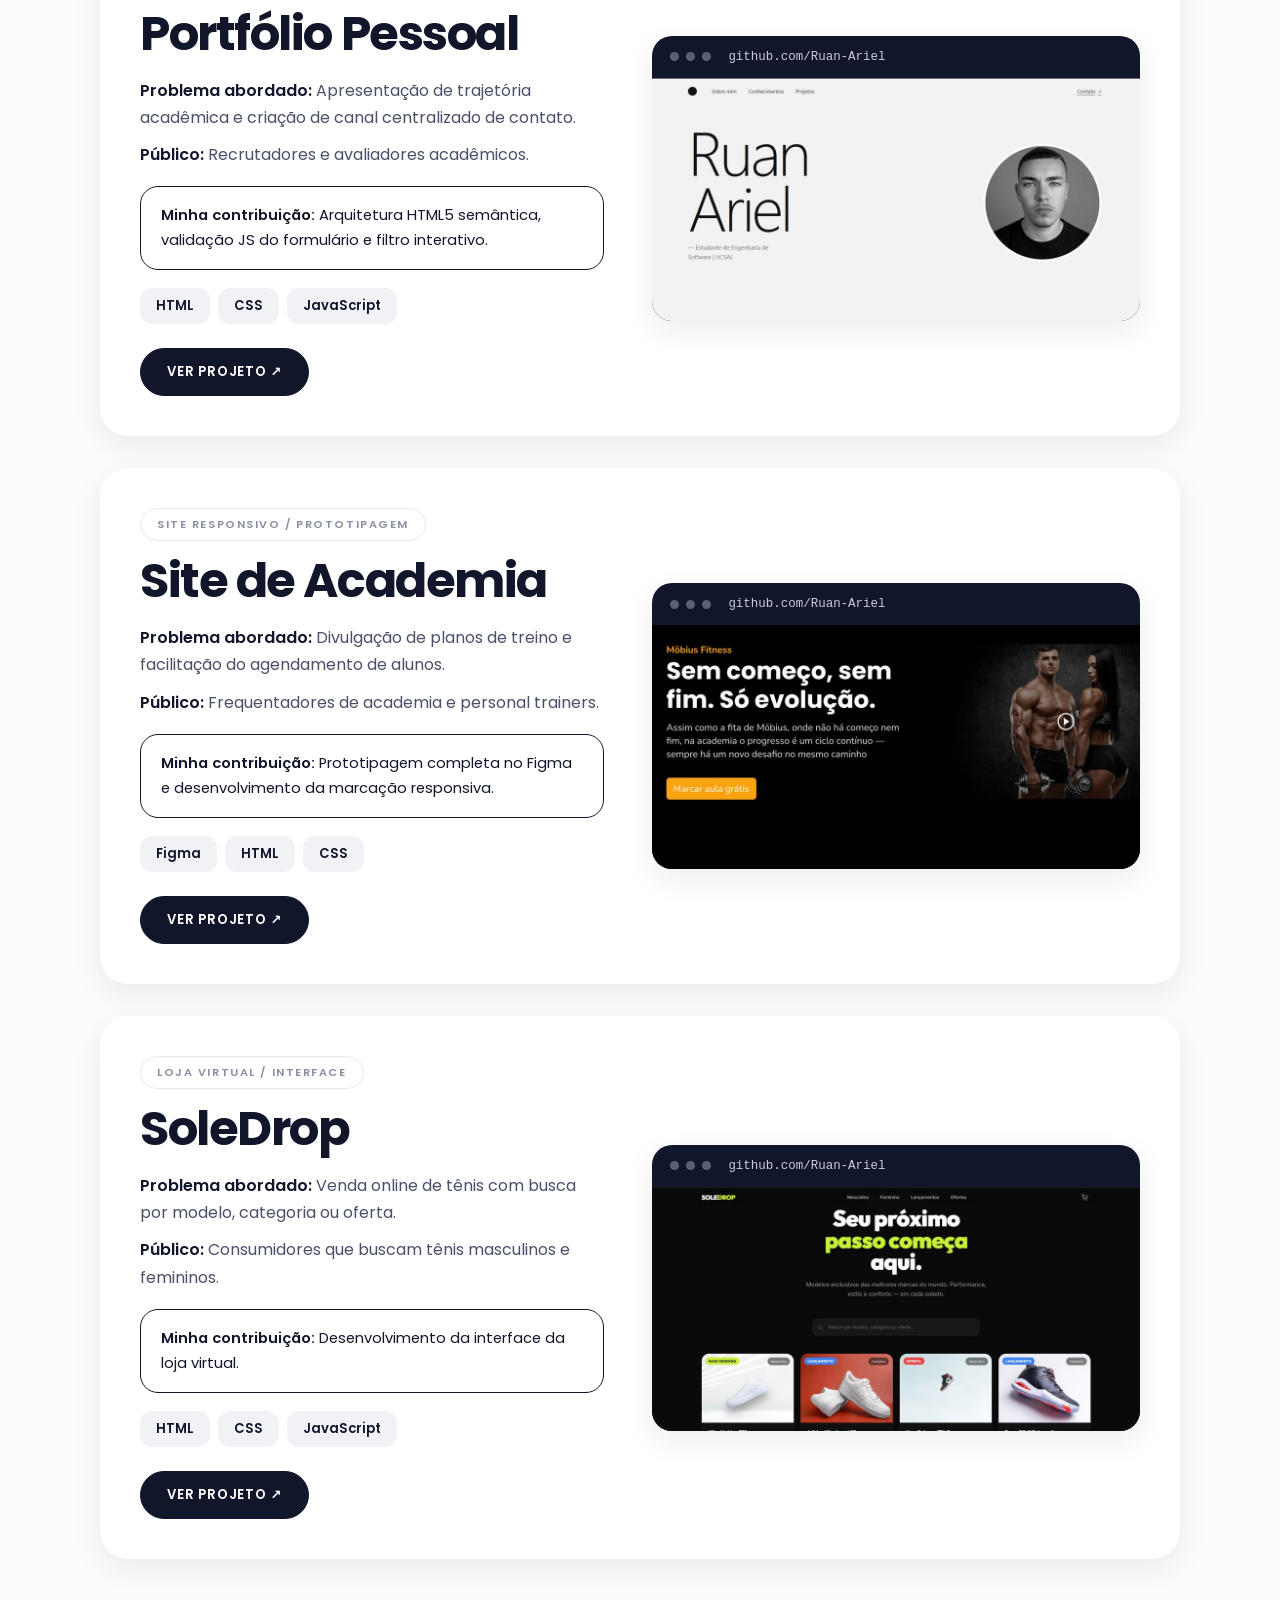
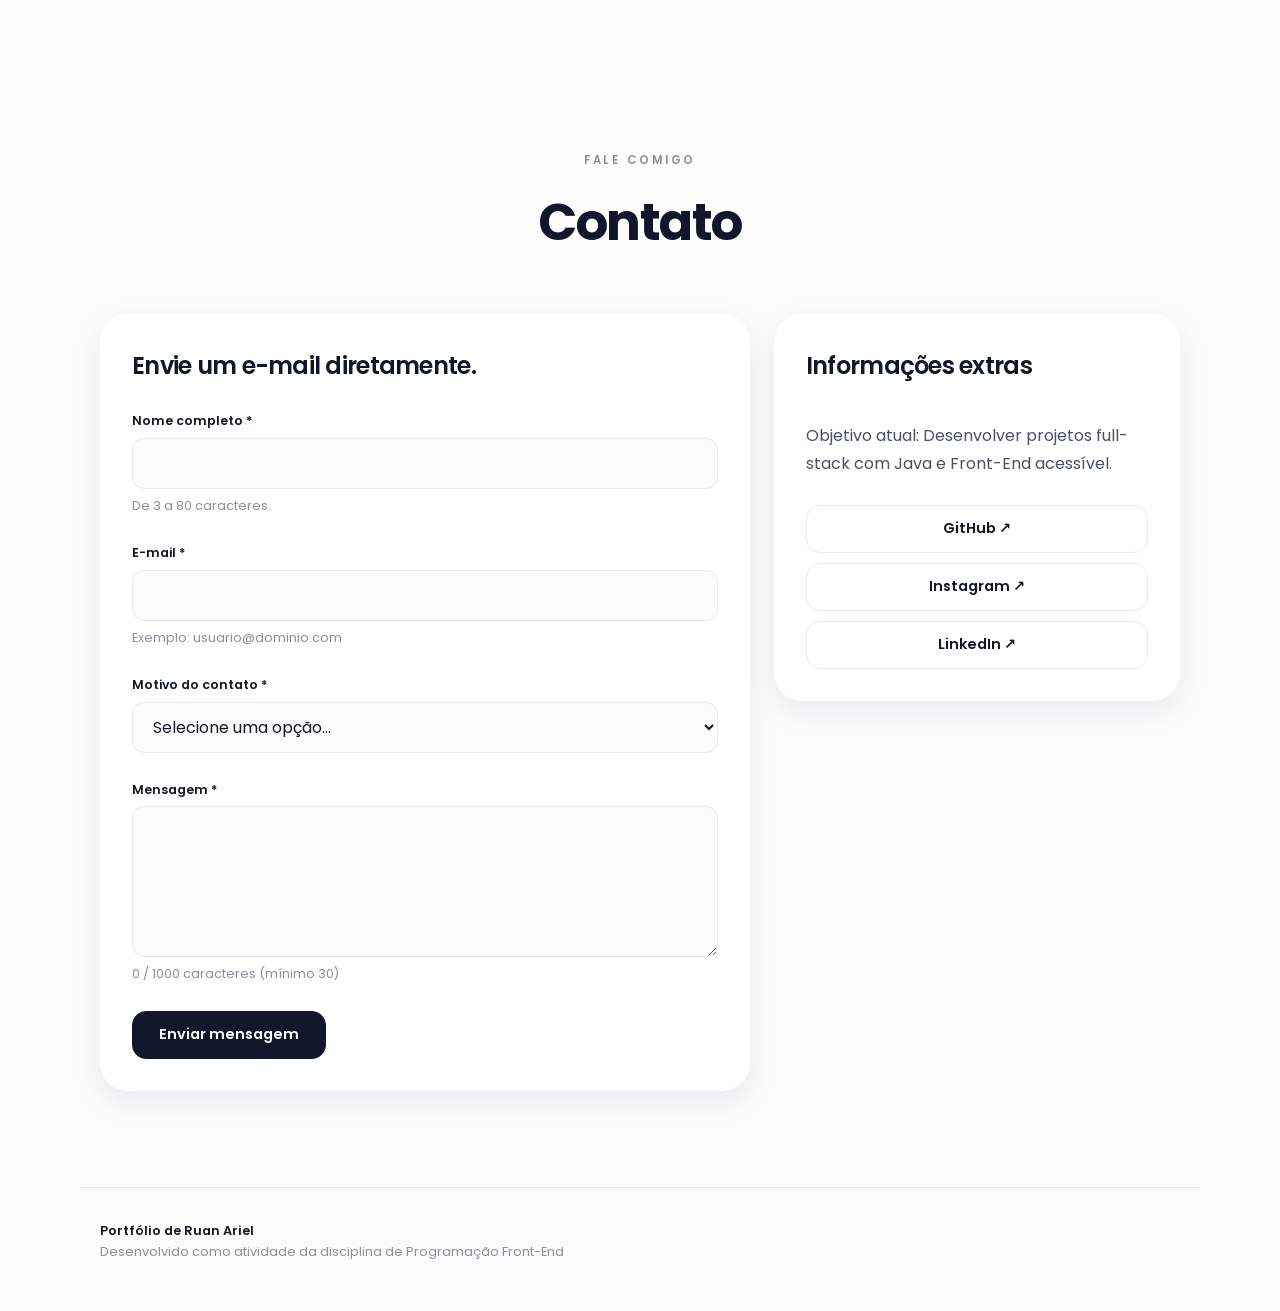
==== commit 6ea93046: "Five icon" ====
--- a/index.html
+++ b/index.html
@@ -8,6 +8,7 @@
 <link rel="preconnect" href="https://fonts.googleapis.com" /><link rel="preconnect" href="https://fonts.gstatic.com" crossorigin />
 <link href="https://fonts.googleapis.com/css2?family=Poppins:wght@400;500;600;700&display=swap" rel="stylesheet" />
 <link rel="stylesheet" href="portfolio/style.css" />
+<link rel="icon" type="image/svg+xml" href="portfolio/favicon.svg" />
 </head>
 <body>
 <div id="loader" class="loader" aria-hidden="true"><div><b>Ruan Ariel</b><span>PORTFÓLIO CARREGANDO</span><i></i></div></div>
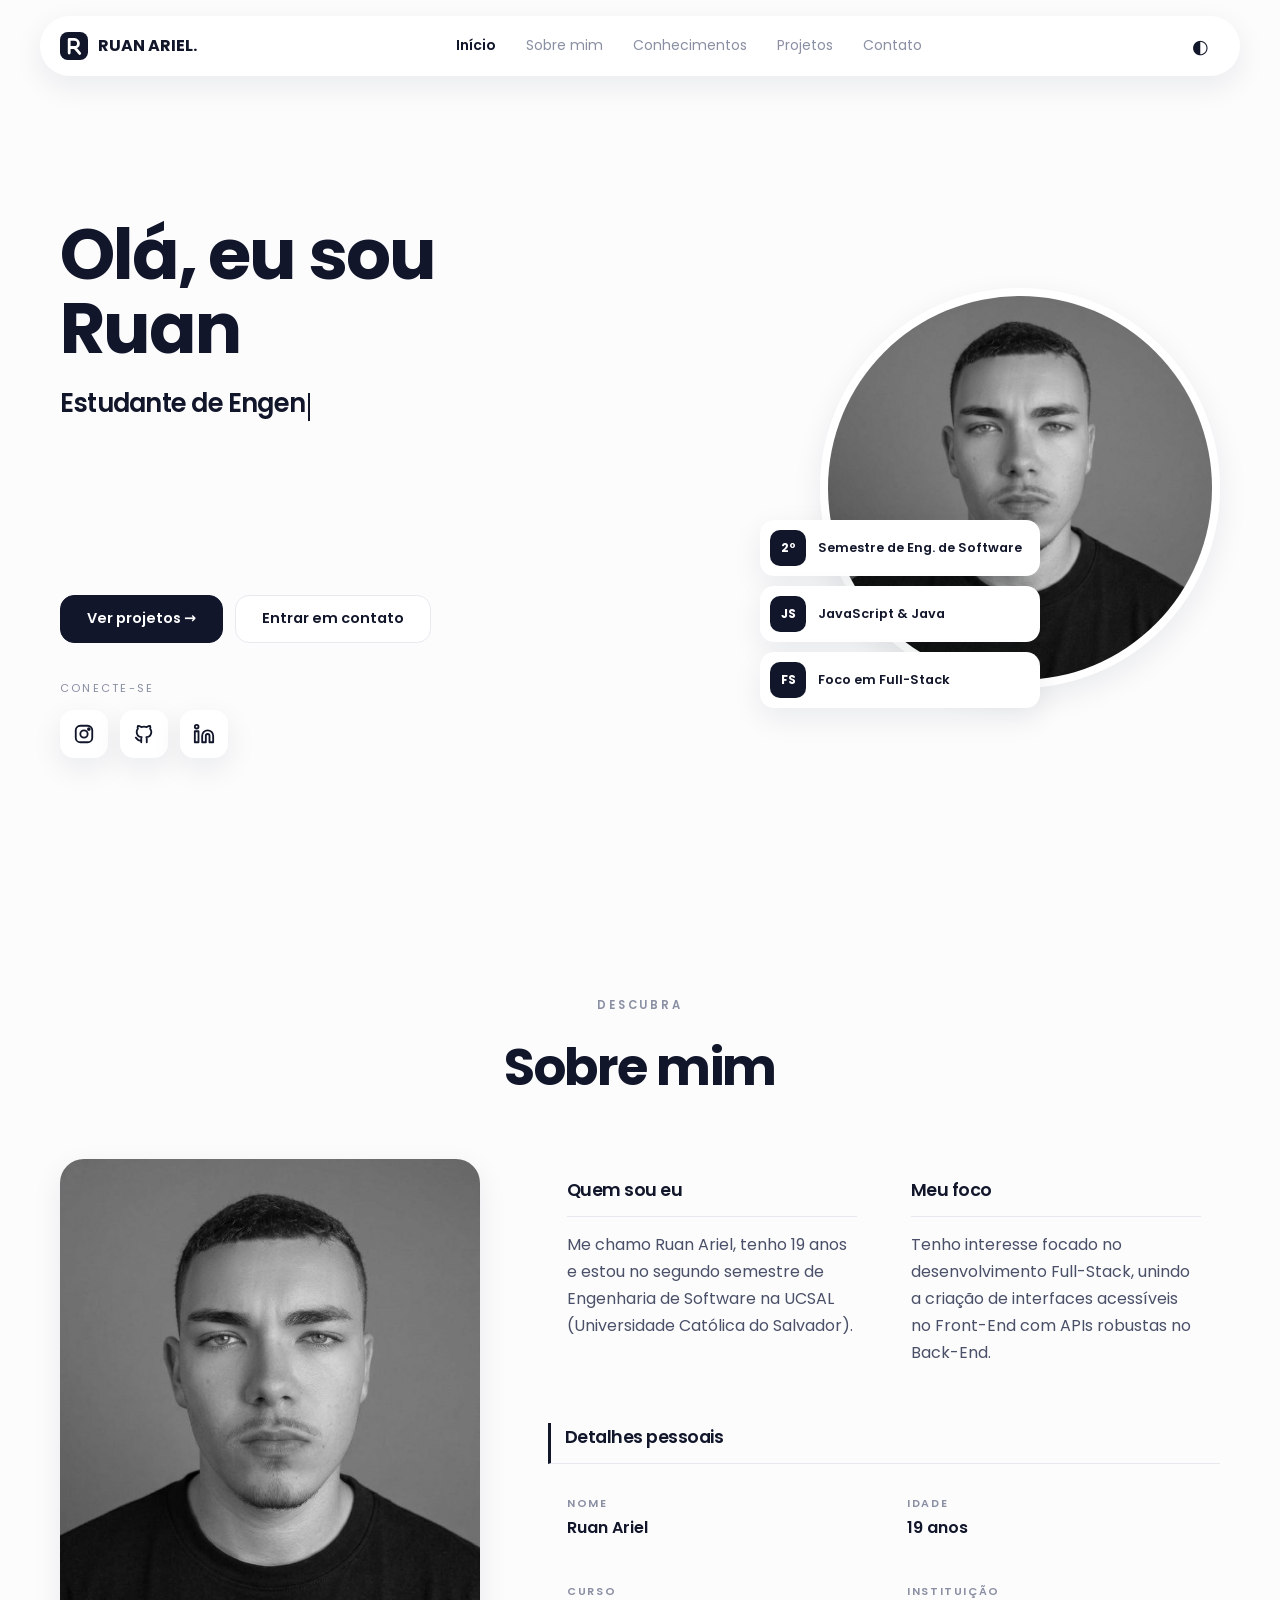
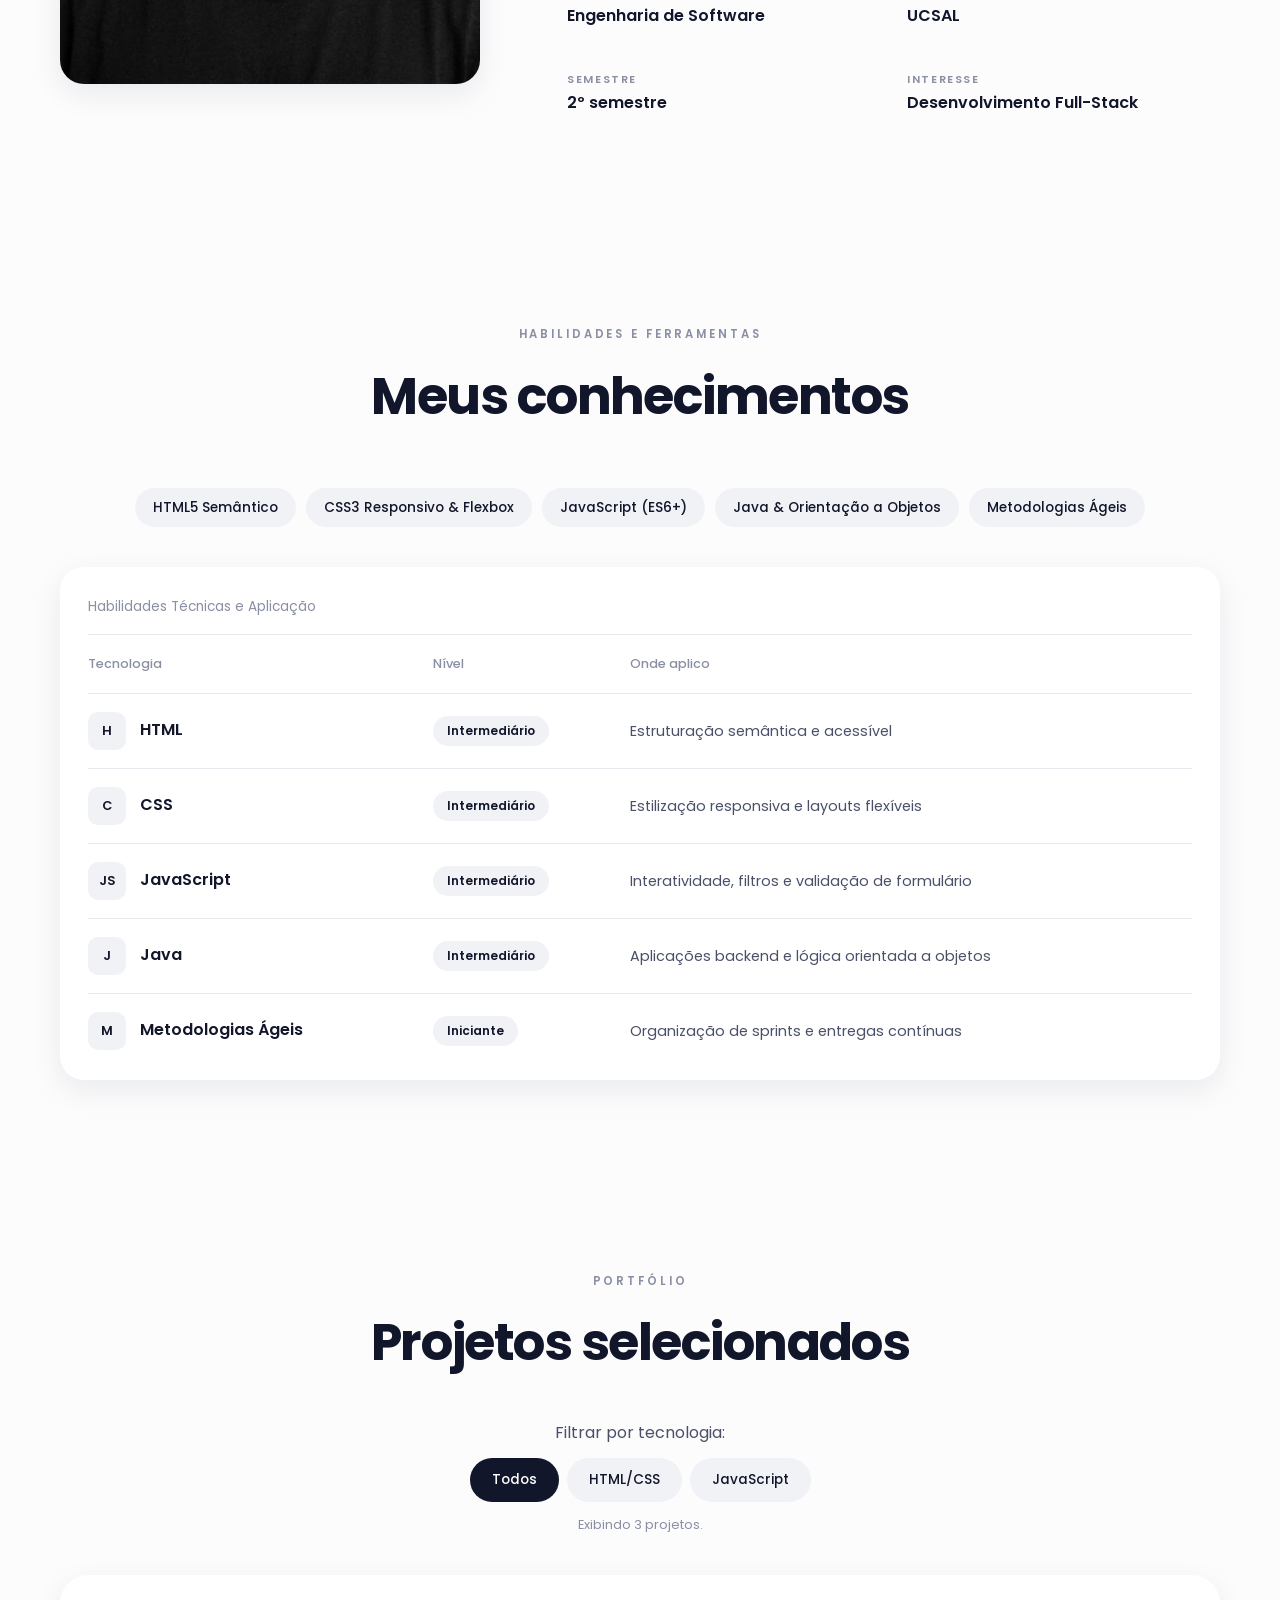
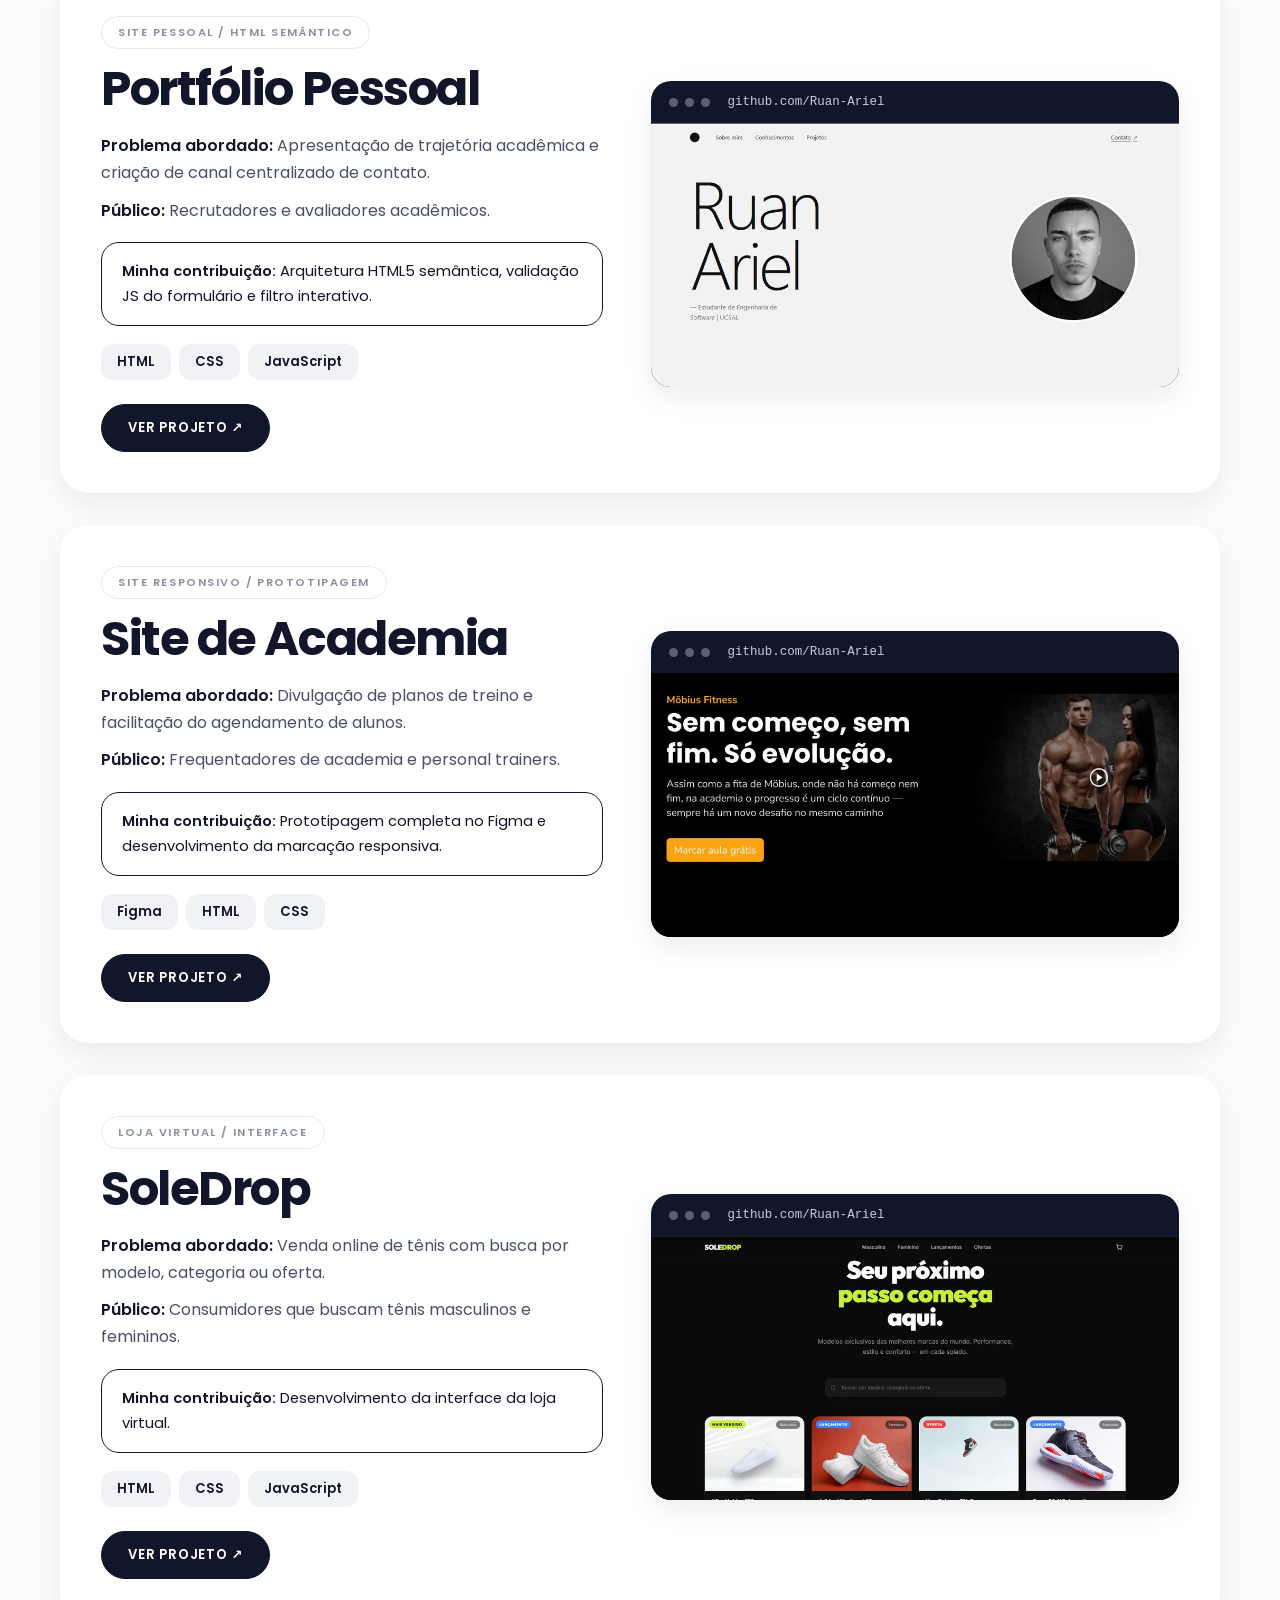
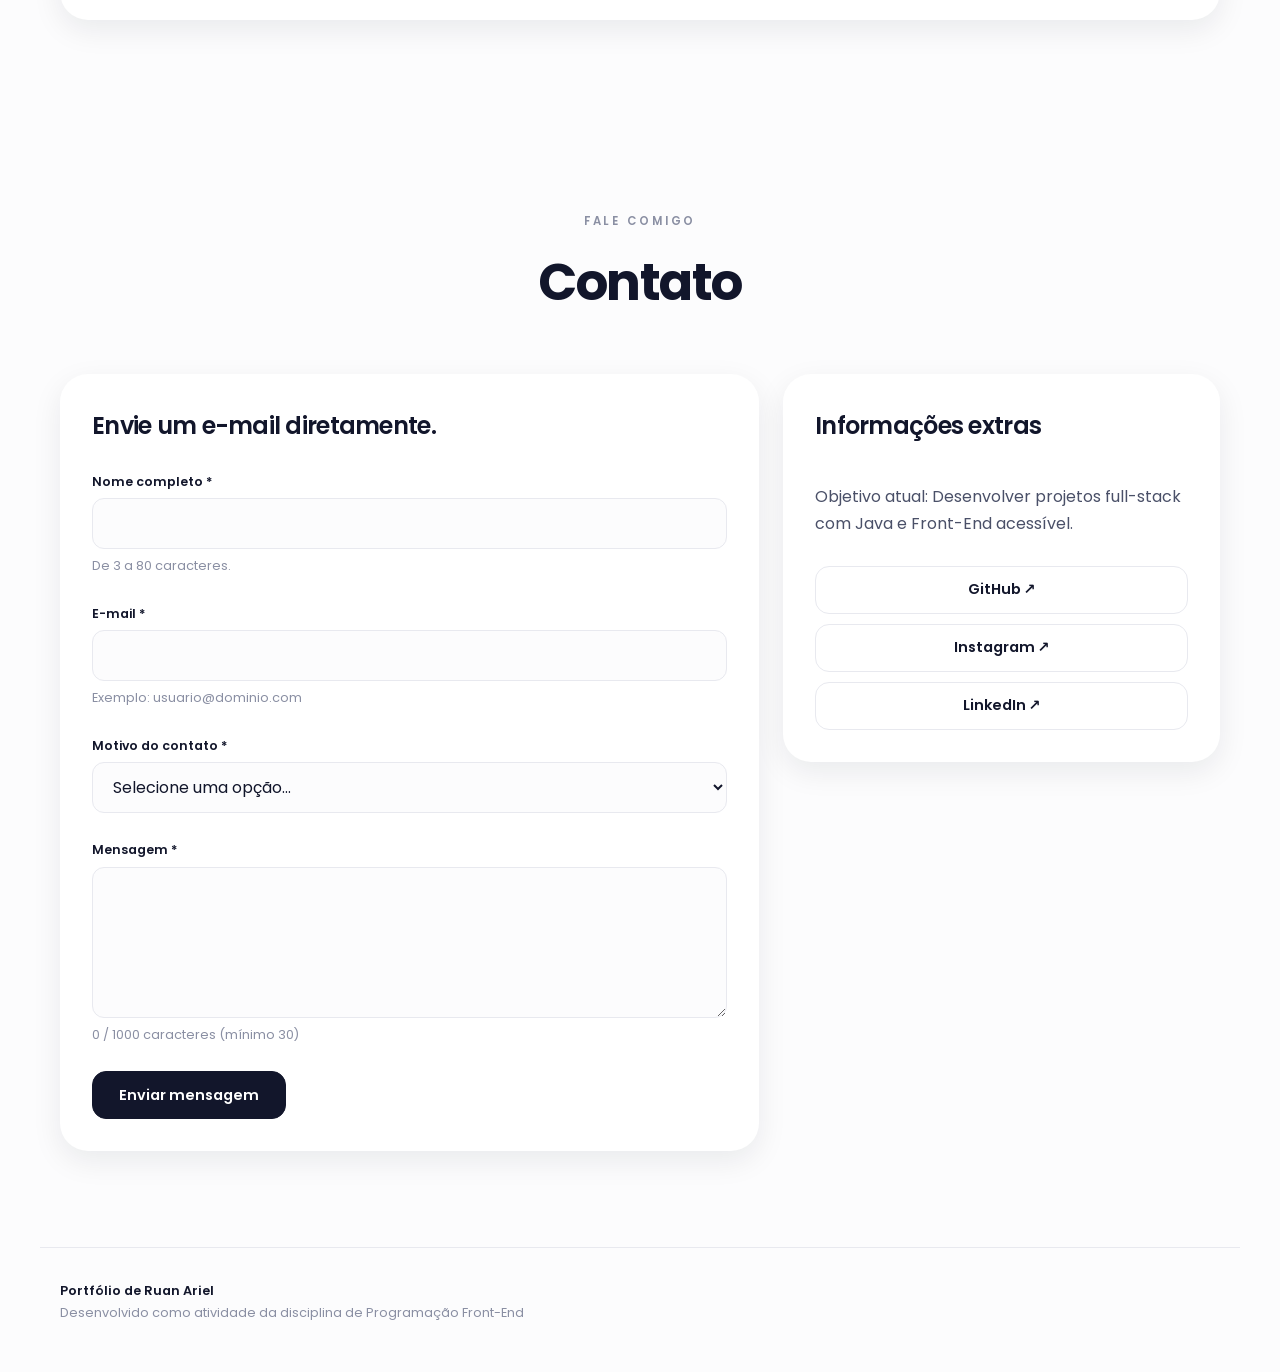
==== commit f3969f82: "Atualização gráfica" ====
--- a/index.html
+++ b/index.html
@@ -1,161 +1,362 @@
 <!DOCTYPE html>
 <html lang="pt-BR">
-<head>
-<meta charset="UTF-8" />
-<meta name="viewport" content="width=device-width, initial-scale=1.0" />
-<title>Portfólio - Ruan Ariel</title>
-<link rel="icon" type="image/svg+xml" href="favicon.svg" />
-<link rel="preconnect" href="https://fonts.googleapis.com" /><link rel="preconnect" href="https://fonts.gstatic.com" crossorigin />
-<link href="https://fonts.googleapis.com/css2?family=Poppins:wght@400;500;600;700&display=swap" rel="stylesheet" />
-<link rel="stylesheet" href="portfolio/style.css" />
-<link rel="icon" type="image/svg+xml" href="portfolio/favicon.svg" />
-</head>
-<body>
-<div id="loader" class="loader" aria-hidden="true"><div><b>Ruan Ariel</b><span>PORTFÓLIO CARREGANDO</span><i></i></div></div>
-
-<header class="nav-wrap">
-  <nav class="menu" aria-label="Navegação Principal">
-    <a class="logo" href="#inicio"><img src="portfolio/favicon.svg" alt="" width="28" height="28" />RUAN ARIEL.</a>
-    <div class="links">
-      <a href="#inicio">Início</a><a href="#sobre">Sobre mim</a><a href="#conhecimentos">Conhecimentos</a><a href="#projetos">Projetos</a><a href="#contato">Contato</a>
-    </div>
-    <button id="tema" class="icone" aria-label="Alternar tema claro/escuro">◐</button>
-  </nav>
-</header>
-
-<main>
-  <section id="inicio" class="hero">
-    <div class="hero-texto">
-      <h1>Olá, eu sou Ruan</h1>
-      <h2>Estudante de Engenharia de Software | UCSAL</h2>
-      <p>Tenho interesse focado no desenvolvimento Full-Stack, unindo a criação de interfaces acessíveis no Front-End com APIs robustas no Back-End.</p>
-      <div class="acoes"><a class="btn escuro" href="#projetos">Ver projetos →</a><a class="btn" href="#contato">Entrar em contato</a></div>
-      <p class="conectar">CONECTE-SE</p>
-      <div class="redes">
-        <a href="https://www.instagram.com/" target="_blank" rel="noopener" aria-label="Instagram"><svg viewBox="0 0 24 24"><rect x="3" y="3" width="18" height="18" rx="5"/><circle cx="12" cy="12" r="4"/><circle cx="17.3" cy="6.7" r="1" fill="currentColor"/></svg></a>
-        <a href="https://github.com/Ruan-Ariel" target="_blank" rel="noopener" aria-label="GitHub"><svg viewBox="0 0 24 24"><path d="M9 19c-4.3 1.4-4.3-2.5-6-3m12 5v-3.5c0-1 .1-1.4-.5-2 2.8-.3 5.5-1.4 5.5-6a4.6 4.6 0 0 0-1.3-3.2 4.2 4.2 0 0 0-.1-3.2s-1.1-.3-3.5 1.3a12 12 0 0 0-6.2 0C6.5 2.8 5.4 3.1 5.4 3.1a4.2 4.2 0 0 0-.1 3.2A4.6 4.6 0 0 0 4 9.5c0 4.6 2.7 5.7 5.5 6-.6.6-.6 1.2-.5 2V21"/></svg></a>
-        <a href="https://www.linkedin.com/in/ruan-ariel-608ba0181/" target="_blank" rel="noopener" aria-label="LinkedIn"><svg viewBox="0 0 24 24"><path d="M16 8a6 6 0 0 1 6 6v7h-4v-7a2 2 0 0 0-4 0v7h-4v-7a6 6 0 0 1 6-6zM2 9h4v12H2zM4 2a2 2 0 1 1 0 4 2 2 0 0 1 0-4z"/></svg></a>
+  <head>
+    <meta charset="UTF-8" />
+    <meta name="viewport" content="width=device-width, initial-scale=1.0" />
+    <title>Portfólio - Ruan Ariel</title>
+    <link rel="icon" type="image/svg+xml" href="portfolio/favicon.svg" />
+    <link rel="icon" type="image/x-icon" sizes="any" href="portfolio/favicon.ico" />
+    <link rel="apple-touch-icon" href="portfolio/apple-touch-icon.png" />
+    <meta name="theme-color" content="#12162b" />
+    <link rel="preconnect" href="https://fonts.googleapis.com" />
+    <link rel="preconnect" href="https://fonts.gstatic.com" crossorigin />
+    <link href="https://fonts.googleapis.com/css2?family=Poppins:wght@400;500;600;700&display=swap" rel="stylesheet" />
+    <link rel="stylesheet" href="portfolio/style.css" />
+  </head>
+  <body>
+    <div id="loader" class="loader" aria-hidden="true">
+      <div>
+        <b>Ruan Ariel</b>
+        <span>PORTFÓLIO CARREGANDO</span>
+        <i></i>
       </div>
     </div>
-    <div class="hero-visual">
-      <figure class="foto-redonda"><img width="800" height="800" src="portfolio/images/foto.jpg" alt="Foto de Ruan Ariel" /></figure>
-      <ul class="stats"><li><b>2º</b>Semestre de Eng. de Software</li><li><b>JS</b>JavaScript &amp; Java</li><li><b>FS</b>Foco em Full-Stack</li></ul>
-    </div>
-  </section>
-
-  <section id="sobre" class="sessao rev">
-    <p class="eyebrow">DESCUBRA</p><h2>Sobre mim</h2>
-    <div class="sobre-grid">
-      <figure class="foto-quadro"><img loading="lazy" width="800" height="800" src="portfolio/images/foto.jpg" alt="Retrato de Ruan Ariel" /></figure>
-      <div>
-        <div class="duas">
-          <div><h3>Quem sou eu</h3><p>Me chamo Ruan Ariel, tenho 19 anos e estou no segundo semestre de Engenharia de Software na UCSAL (Universidade Católica do Salvador).</p></div>
-          <div><h3>Meu foco</h3><p>Tenho interesse focado no desenvolvimento Full-Stack, unindo a criação de interfaces acessíveis no Front-End com APIs robustas no Back-End.</p></div>
-        </div>
-        <h3 class="barra">Detalhes pessoais</h3>
-        <dl class="detalhes"><div><dt>NOME</dt><dd>Ruan Ariel</dd></div><div><dt>IDADE</dt><dd>19 anos</dd></div><div><dt>CURSO</dt><dd>Engenharia de Software</dd></div><div><dt>INSTITUIÇÃO</dt><dd>UCSAL</dd></div><div><dt>SEMESTRE</dt><dd>2º semestre</dd></div><div><dt>INTERESSE</dt><dd>Desenvolvimento Full-Stack</dd></div></dl>
-      </div>
-    </div>
-  </section>
-
-  <section id="conhecimentos" class="sessao rev">
-    <p class="eyebrow">HABILIDADES E FERRAMENTAS</p><h2>Meus conhecimentos</h2>
-    <ul class="chips"><li>HTML5 Semântico</li><li>CSS3 Responsivo &amp; Flexbox</li><li>JavaScript (ES6+)</li><li>Java &amp; Orientação a Objetos</li><li>Metodologias Ágeis</li></ul>
-    <div class="tabela-container" tabindex="0" role="region" aria-label="Tabela de habilidades, rolável na horizontal">
-      <table>
-        <caption>Habilidades Técnicas e Aplicação</caption>
-        <thead><tr><th scope="col">Tecnologia</th><th scope="col">Nível</th><th scope="col">Onde aplico</th></tr></thead>
-        <tbody>
-          <tr><td><span class="ic">H</span>HTML</td><td><span class="tag">Intermediário</span></td><td>Estruturação semântica e acessível</td></tr>
-          <tr><td><span class="ic">C</span>CSS</td><td><span class="tag">Intermediário</span></td><td>Estilização responsiva e layouts flexíveis</td></tr>
-          <tr><td><span class="ic">JS</span>JavaScript</td><td><span class="tag">Intermediário</span></td><td>Interatividade, filtros e validação de formulário</td></tr>
-          <tr><td><span class="ic">J</span>Java</td><td><span class="tag">Intermediário</span></td><td>Aplicações backend e lógica orientada a objetos</td></tr>
-          <tr><td><span class="ic">M</span>Metodologias Ágeis</td><td><span class="tag">Iniciante</span></td><td>Organização de sprints e entregas contínuas</td></tr>
-        </tbody>
-      </table>
-    </div>
-  </section>
-
-  <section id="projetos" class="sessao rev">
-    <p class="eyebrow">PORTFÓLIO</p><h2>Projetos selecionados</h2>
-    <div class="filtro-container">
-      <span id="label-filtro">Filtrar por tecnologia:</span>
-      <div class="botoes-filtro" role="group" aria-labelledby="label-filtro">
-        <button class="btn-filtro ativo" data-tech="todos" aria-pressed="true">Todos</button>
-        <button class="btn-filtro" data-tech="html-css" aria-pressed="false">HTML/CSS</button>
-        <button class="btn-filtro" data-tech="js" aria-pressed="false">JavaScript</button>
-      </div>
-      <p id="contador-projetos" class="dica" aria-live="polite">Exibindo 3 projetos.</p>
-    </div>
-    <div id="cards-projetos" class="projetos">
-            <article class="projeto" data-tech="html-css js">
-        <div class="projeto-texto">
-          <p class="categoria">Site pessoal / HTML semântico</p>
-          <h3>Portfólio Pessoal</h3>
-          <p><strong>Problema abordado:</strong> Apresentação de trajetória acadêmica e criação de canal centralizado de contato.</p><p><strong>Público:</strong> Recrutadores e avaliadores acadêmicos.</p>
-          <p class="destaque"><strong>Minha contribuição:</strong> Arquitetura HTML5 semântica, validação JS do formulário e filtro interativo.</p>
-          <ul class="stack"><li>HTML</li><li>CSS</li><li>JavaScript</li></ul>
-          <a href="https://github.com/Ruan-Ariel" class="btn escuro" target="_blank" rel="noopener">Ver projeto ↗</a>
-        </div>
-        <figure class="janela"><div class="janela-barra"><span></span><span></span><span></span><em>github.com/Ruan-Ariel</em></div><img loading="lazy" width="1000" height="500" src="portfolio/images/capa-portfolio.jpg" alt="Prévia do site do Portfólio Pessoal" /></figure>
-      </article>
-      <article class="projeto" data-tech="html-css">
-        <div class="projeto-texto">
-          <p class="categoria">Site responsivo / prototipagem</p>
-          <h3>Site de Academia</h3>
-          <p><strong>Problema abordado:</strong> Divulgação de planos de treino e facilitação do agendamento de alunos.</p><p><strong>Público:</strong> Frequentadores de academia e personal trainers.</p>
-          <p class="destaque"><strong>Minha contribuição:</strong> Prototipagem completa no Figma e desenvolvimento da marcação responsiva.</p>
-          <ul class="stack"><li>Figma</li><li>HTML</li><li>CSS</li></ul>
-          <a href="https://github.com/Ruan-Ariel" class="btn escuro" target="_blank" rel="noopener">Ver projeto ↗</a>
-        </div>
-        <figure class="janela"><div class="janela-barra"><span></span><span></span><span></span><em>github.com/Ruan-Ariel</em></div><img loading="lazy" width="1000" height="500" src="portfolio/images/capa-academia.jpg" alt="Layout e wireframe do Site de Academia" /></figure>
-      </article>
-      <article class="projeto" data-tech="html-css js">
-        <div class="projeto-texto">
-          <p class="categoria">Loja virtual / interface</p>
-          <h3>SoleDrop</h3>
-          <p><strong>Problema abordado:</strong> Venda online de tênis com busca por modelo, categoria ou oferta.</p><p><strong>Público:</strong> Consumidores que buscam tênis masculinos e femininos.</p>
-          <p class="destaque"><strong>Minha contribuição:</strong> Desenvolvimento da interface da loja virtual.</p>
-          <ul class="stack"><li>HTML</li><li>CSS</li><li>JavaScript</li></ul>
-          <a href="https://github.com/Ruan-Ariel" class="btn escuro" target="_blank" rel="noopener">Ver projeto ↗</a>
-        </div>
-        <figure class="janela"><div class="janela-barra"><span></span><span></span><span></span><em>github.com/Ruan-Ariel</em></div><img loading="lazy" width="1000" height="500" src="portfolio/images/capa-soledrop.jpg" alt="Prévia da loja virtual SoleDrop" /></figure>
-      </article>
-    </div>
-    <div id="mensagem-vazio" class="mensagem-vazio oculto" role="status"><p>Nenhum projeto encontrado para o filtro selecionado.</p></div>
-  </section>
-
-  <section id="contato" class="sessao rev">
-    <p class="eyebrow">FALE COMIGO</p><h2>Contato</h2>
-    <div class="contato-grid">
-      <div class="painel">
-        <h3>Envie um e-mail diretamente.</h3>
-        <div id="resumo-erros" class="resumo-erros oculto" tabindex="-1" role="alert" aria-labelledby="titulo-erros"><h3 id="titulo-erros">Por favor, corrija os erros abaixo:</h3><ul id="lista-erros"></ul></div>
-        <div id="status-formulario" class="status-formulario" aria-live="polite"></div>
-        <form id="form-contato" novalidate>
-          <div class="hp" aria-hidden="true"><label for="website">Não preencha este campo</label><input type="text" id="website" name="website" tabindex="-1" autocomplete="off" /></div>
-          <div class="campo-grupo"><label for="nome">Nome completo <span>*</span></label><input type="text" id="nome" name="nome" required autocomplete="name" aria-describedby="dica-nome erro-nome" /><small id="dica-nome" class="dica">De 3 a 80 caracteres.</small><span id="erro-nome" class="mensagem-erro" aria-live="polite"></span></div>
-          <div class="campo-grupo"><label for="email">E-mail <span>*</span></label><input type="email" id="email" name="email" required autocomplete="email" aria-describedby="dica-email erro-email" /><small id="dica-email" class="dica">Exemplo: usuario@dominio.com</small><span id="erro-email" class="mensagem-erro" aria-live="polite"></span></div>
-          <div class="campo-grupo"><label for="motivo">Motivo do contato <span>*</span></label><select id="motivo" name="motivo" required aria-describedby="erro-motivo"><option value="">Selecione uma opção...</option><option value="profissional">Oportunidade profissional</option><option value="freelance">Projeto freelance</option><option value="outro">Outro</option></select><span id="erro-motivo" class="mensagem-erro" aria-live="polite"></span></div>
-          <div id="grupo-assunto" class="campo-grupo oculto"><label for="assunto">Assunto adicional <span>*</span></label><input type="text" id="assunto" name="assunto" aria-describedby="dica-assunto erro-assunto" /><small id="dica-assunto" class="dica">De 5 a 100 caracteres.</small><span id="erro-assunto" class="mensagem-erro" aria-live="polite"></span></div>
-          <div class="campo-grupo"><label for="mensagem">Mensagem <span>*</span></label><textarea id="mensagem" name="mensagem" rows="5" required aria-describedby="contador-mensagem erro-mensagem"></textarea><small id="contador-mensagem" class="dica">0 / 1000 caracteres (mínimo 30)</small><span id="erro-mensagem" class="mensagem-erro" aria-live="polite"></span></div>
-          <button type="submit" id="btn-enviar" class="btn escuro">Enviar mensagem</button>
-        </form>
-      </div>
-      <aside class="painel complementar">
-        <h3>Informações extras</h3>
-        <p>Objetivo atual: Desenvolver projetos full-stack com Java e Front-End acessível.</p>
-        <ul class="links-externos">
-          <li><a href="https://github.com/Ruan-Ariel" class="btn" target="_blank" rel="noopener">GitHub ↗</a></li>
-          <li><a href="https://www.instagram.com/" class="btn" target="_blank" rel="noopener">Instagram ↗</a></li>
-          <li><a href="https://www.linkedin.com/in/ruan-ariel-608ba0181/" class="btn" target="_blank" rel="noopener">LinkedIn ↗</a></li>
+
+    <header class="nav-wrap">
+      <nav class="menu" aria-label="Navegação Principal">
+        <a class="logo" href="#inicio">
+          <img src="portfolio/favicon.svg" alt="" width="28" height="28" />
+          RUAN ARIEL.
+        </a>
+        <div class="links">
+          <a href="#inicio">Início</a>
+          <a href="#sobre">Sobre mim</a>
+          <a href="#conhecimentos">Conhecimentos</a>
+          <a href="#projetos">Projetos</a>
+          <a href="#contato">Contato</a>
+        </div>
+        <button id="tema" class="icone" aria-label="Alternar tema claro/escuro">◐</button>
+      </nav>
+    </header>
+
+    <main>
+
+      <section id="inicio" class="hero">
+        <div class="hero-texto">
+          <h1>Olá, eu sou Ruan</h1>
+          <h2>Estudante de Engenharia de Software | UCSAL</h2>
+          <p>Tenho interesse focado no desenvolvimento Full-Stack, unindo a criação de interfaces
+            acessíveis no Front-End com APIs robustas no Back-End.</p>
+          <div class="acoes">
+            <a class="btn escuro" href="#projetos">Ver projetos →</a>
+            <a class="btn" href="#contato">Entrar em contato</a>
+          </div>
+          <p class="conectar">CONECTE-SE</p>
+          <div class="redes">
+            <a href="https://www.instagram.com/" target="_blank" rel="noopener" aria-label="Instagram">
+              <svg viewbox="0 0 24 24"><rect x="3" y="3" width="18" height="18" rx="5" /><circle cx="12" cy="12" r="4" /><circle cx="17.3" cy="6.7" r="1" fill="currentColor" /></svg>
+            </a>
+            <a href="https://github.com/Ruan-Ariel" target="_blank" rel="noopener" aria-label="GitHub">
+              <svg viewbox="0 0 24 24"><path d="M9 19c-4.3 1.4-4.3-2.5-6-3m12 5v-3.5c0-1 .1-1.4-.5-2 2.8-.3 5.5-1.4 5.5-6a4.6 4.6 0 0 0-1.3-3.2 4.2 4.2 0 0 0-.1-3.2s-1.1-.3-3.5 1.3a12 12 0 0 0-6.2 0C6.5 2.8 5.4 3.1 5.4 3.1a4.2 4.2 0 0 0-.1 3.2A4.6 4.6 0 0 0 4 9.5c0 4.6 2.7 5.7 5.5 6-.6.6-.6 1.2-.5 2V21" /></svg>
+            </a>
+            <a href="https://www.linkedin.com/in/ruan-ariel-608ba0181/" target="_blank" rel="noopener" aria-label="LinkedIn">
+              <svg viewbox="0 0 24 24"><path d="M16 8a6 6 0 0 1 6 6v7h-4v-7a2 2 0 0 0-4 0v7h-4v-7a6 6 0 0 1 6-6zM2 9h4v12H2zM4 2a2 2 0 1 1 0 4 2 2 0 0 1 0-4z" /></svg>
+            </a>
+          </div>
+        </div>
+        <div class="hero-visual">
+          <figure class="foto-redonda">
+            <img width="800" height="800" src="portfolio/images/foto.jpg" alt="Foto de Ruan Ariel" />
+          </figure>
+          <ul class="stats">
+            <li><b>2º</b>Semestre de Eng. de Software</li>
+            <li><b>JS</b>JavaScript &amp; Java</li>
+            <li><b>FS</b>Foco em Full-Stack</li>
+          </ul>
+        </div>
+      </section>
+
+      <section id="sobre" class="sessao rev">
+        <p class="eyebrow">DESCUBRA</p>
+        <h2>Sobre mim</h2>
+        <div class="sobre-grid">
+          <figure class="foto-quadro">
+            <img loading="lazy" width="800" height="800" src="portfolio/images/foto.jpg" alt="Retrato de Ruan Ariel" />
+          </figure>
+          <div>
+            <div class="duas">
+              <div>
+                <h3>Quem sou eu</h3>
+                <p>Me chamo Ruan Ariel, tenho 19 anos e estou no segundo semestre de Engenharia de
+                  Software na UCSAL (Universidade Católica do Salvador).</p>
+              </div>
+              <div>
+                <h3>Meu foco</h3>
+                <p>Tenho interesse focado no desenvolvimento Full-Stack, unindo a criação de
+                  interfaces acessíveis no Front-End com APIs robustas no Back-End.</p>
+              </div>
+            </div>
+            <h3 class="barra">Detalhes pessoais</h3>
+            <dl class="detalhes">
+              <div>
+                <dt>NOME</dt>
+                <dd>Ruan Ariel</dd>
+              </div>
+              <div>
+                <dt>IDADE</dt>
+                <dd>19 anos</dd>
+              </div>
+              <div>
+                <dt>CURSO</dt>
+                <dd>Engenharia de Software</dd>
+              </div>
+              <div>
+                <dt>INSTITUIÇÃO</dt>
+                <dd>UCSAL</dd>
+              </div>
+              <div>
+                <dt>SEMESTRE</dt>
+                <dd>2º semestre</dd>
+              </div>
+              <div>
+                <dt>INTERESSE</dt>
+                <dd>Desenvolvimento Full-Stack</dd>
+              </div>
+            </dl>
+          </div>
+        </div>
+      </section>
+
+      <section id="conhecimentos" class="sessao rev">
+        <p class="eyebrow">HABILIDADES E FERRAMENTAS</p>
+        <h2>Meus conhecimentos</h2>
+        <ul class="chips">
+          <li>HTML5 Semântico</li>
+          <li>CSS3 Responsivo &amp; Flexbox</li>
+          <li>JavaScript (ES6+)</li>
+          <li>Java &amp; Orientação a Objetos</li>
+          <li>Metodologias Ágeis</li>
         </ul>
-      </aside>
-    </div>
-  </section>
-</main>
-
-<footer class="rodape"><p>Portfólio de Ruan Ariel</p><p>Desenvolvido como atividade da disciplina de Programação Front-End</p></footer>
-<script src="portfolio/script.js"></script>
-</body>
+        <div class="tabela-container" tabindex="0" role="region" aria-label="Tabela de habilidades, rolável na horizontal">
+          <table>
+            <caption>Habilidades Técnicas e Aplicação</caption>
+            <thead>
+              <tr>
+                <th scope="col">Tecnologia</th>
+                <th scope="col">Nível</th>
+                <th scope="col">Onde aplico</th>
+              </tr>
+            </thead>
+            <tbody>
+              <tr>
+                <td><span class="ic">H</span>HTML</td>
+                <td><span class="tag">Intermediário</span></td>
+                <td>Estruturação semântica e acessível</td>
+              </tr>
+              <tr>
+                <td><span class="ic">C</span>CSS</td>
+                <td><span class="tag">Intermediário</span></td>
+                <td>Estilização responsiva e layouts flexíveis</td>
+              </tr>
+              <tr>
+                <td><span class="ic">JS</span>JavaScript</td>
+                <td><span class="tag">Intermediário</span></td>
+                <td>Interatividade, filtros e validação de formulário</td>
+              </tr>
+              <tr>
+                <td><span class="ic">J</span>Java</td>
+                <td><span class="tag">Intermediário</span></td>
+                <td>Aplicações backend e lógica orientada a objetos</td>
+              </tr>
+              <tr>
+                <td><span class="ic">M</span>Metodologias Ágeis</td>
+                <td><span class="tag">Iniciante</span></td>
+                <td>Organização de sprints e entregas contínuas</td>
+              </tr>
+            </tbody>
+          </table>
+        </div>
+      </section>
+
+      <section id="projetos" class="sessao rev">
+        <p class="eyebrow">PORTFÓLIO</p>
+        <h2>Projetos selecionados</h2>
+        <div class="filtro-container">
+          <span id="label-filtro">Filtrar por tecnologia:</span>
+          <div class="botoes-filtro" role="group" aria-labelledby="label-filtro">
+            <button class="btn-filtro ativo" data-tech="todos" aria-pressed="true">Todos</button>
+            <button class="btn-filtro" data-tech="html-css" aria-pressed="false">HTML/CSS</button>
+            <button class="btn-filtro" data-tech="js" aria-pressed="false">JavaScript</button>
+          </div>
+          <p id="contador-projetos" class="dica" aria-live="polite">Exibindo 3 projetos.</p>
+        </div>
+        <div id="cards-projetos" class="projetos">
+
+          <article class="projeto" data-tech="html-css js">
+            <div class="projeto-texto">
+              <p class="categoria">Site pessoal / HTML semântico</p>
+              <h3>Portfólio Pessoal</h3>
+              <p><strong>Problema abordado:</strong> Apresentação de trajetória acadêmica e criação
+                de canal centralizado de contato.</p>
+              <p><strong>Público:</strong> Recrutadores e avaliadores acadêmicos.</p>
+              <p class="destaque"><strong>Minha contribuição:</strong> Arquitetura HTML5 semântica,
+                validação JS do formulário e filtro interativo.</p>
+              <ul class="stack">
+                <li>HTML</li>
+                <li>CSS</li>
+                <li>JavaScript</li>
+              </ul>
+              <a href="https://github.com/Ruan-Ariel" class="btn escuro" target="_blank" rel="noopener">
+                Ver projeto ↗</a>
+            </div>
+            <figure class="janela">
+              <div class="janela-barra">
+                <span></span>
+                <span></span>
+                <span></span>
+                <em>github.com/Ruan-Ariel</em>
+              </div>
+              <img loading="lazy" width="1000" height="500" src="portfolio/images/capa-portfolio.jpg" alt="Prévia do site do Portfólio Pessoal" />
+            </figure>
+          </article>
+
+          <article class="projeto" data-tech="html-css">
+            <div class="projeto-texto">
+              <p class="categoria">Site responsivo / prototipagem</p>
+              <h3>Site de Academia</h3>
+              <p><strong>Problema abordado:</strong> Divulgação de planos de treino e facilitação do
+                agendamento de alunos.</p>
+              <p><strong>Público:</strong> Frequentadores de academia e personal trainers.</p>
+              <p class="destaque"><strong>Minha contribuição:</strong> Prototipagem completa no
+                Figma e desenvolvimento da marcação responsiva.</p>
+              <ul class="stack">
+                <li>Figma</li>
+                <li>HTML</li>
+                <li>CSS</li>
+              </ul>
+              <a href="https://github.com/Ruan-Ariel" class="btn escuro" target="_blank" rel="noopener">
+                Ver projeto ↗</a>
+            </div>
+            <figure class="janela">
+              <div class="janela-barra">
+                <span></span>
+                <span></span>
+                <span></span>
+                <em>github.com/Ruan-Ariel</em>
+              </div>
+              <img loading="lazy" width="1000" height="500" src="portfolio/images/capa-academia.jpg" alt="Layout e wireframe do Site de Academia" />
+            </figure>
+          </article>
+
+          <article class="projeto" data-tech="html-css js">
+            <div class="projeto-texto">
+              <p class="categoria">Loja virtual / interface</p>
+              <h3>SoleDrop</h3>
+              <p><strong>Problema abordado:</strong> Venda online de tênis com busca por modelo,
+                categoria ou oferta.</p>
+              <p><strong>Público:</strong> Consumidores que buscam tênis masculinos e femininos.</p>
+              <p class="destaque"><strong>Minha contribuição:</strong> Desenvolvimento da interface
+                da loja virtual.</p>
+              <ul class="stack">
+                <li>HTML</li>
+                <li>CSS</li>
+                <li>JavaScript</li>
+              </ul>
+              <a href="https://github.com/Ruan-Ariel" class="btn escuro" target="_blank" rel="noopener">
+                Ver projeto ↗</a>
+            </div>
+            <figure class="janela">
+              <div class="janela-barra">
+                <span></span>
+                <span></span>
+                <span></span>
+                <em>github.com/Ruan-Ariel</em>
+              </div>
+              <img loading="lazy" width="1000" height="500" src="portfolio/images/capa-soledrop.jpg" alt="Prévia da loja virtual SoleDrop" />
+            </figure>
+          </article>
+        </div>
+        <div id="mensagem-vazio" class="mensagem-vazio oculto" role="status">
+          <p>Nenhum projeto encontrado para o filtro selecionado.</p>
+        </div>
+      </section>
+
+      <section id="contato" class="sessao rev">
+        <p class="eyebrow">FALE COMIGO</p>
+        <h2>Contato</h2>
+        <div class="contato-grid">
+          <div class="painel">
+            <h3>Envie um e-mail diretamente.</h3>
+            <div id="resumo-erros" class="resumo-erros oculto" tabindex="-1" role="alert" aria-labelledby="titulo-erros">
+              <h3 id="titulo-erros">Por favor, corrija os erros abaixo:</h3>
+              <ul id="lista-erros"></ul>
+            </div>
+            <div id="status-formulario" class="status-formulario" aria-live="polite"></div>
+            <form id="form-contato" novalidate>
+              <div class="hp" aria-hidden="true">
+                <label for="website">Não preencha este campo</label>
+                <input type="text" id="website" name="website" tabindex="-1" autocomplete="off" />
+              </div>
+              <div class="campo-grupo">
+                <label for="nome">Nome completo <span>*</span></label>
+                <input type="text" id="nome" name="nome" required autocomplete="name" aria-describedby="dica-nome erro-nome" />
+                <small id="dica-nome" class="dica">De 3 a 80 caracteres.</small>
+                <span id="erro-nome" class="mensagem-erro" aria-live="polite"></span>
+              </div>
+              <div class="campo-grupo">
+                <label for="email">E-mail <span>*</span></label>
+                <input type="email" id="email" name="email" required autocomplete="email" aria-describedby="dica-email erro-email" />
+                <small id="dica-email" class="dica">Exemplo: usuario@dominio.com</small>
+                <span id="erro-email" class="mensagem-erro" aria-live="polite"></span>
+              </div>
+              <div class="campo-grupo">
+                <label for="motivo">Motivo do contato <span>*</span></label>
+                <select id="motivo" name="motivo" required aria-describedby="erro-motivo">
+                  <option value="">Selecione uma opção...</option>
+                  <option value="profissional">Oportunidade profissional</option>
+                  <option value="freelance">Projeto freelance</option>
+                  <option value="outro">Outro</option>
+                </select>
+                <span id="erro-motivo" class="mensagem-erro" aria-live="polite"></span>
+              </div>
+              <div id="grupo-assunto" class="campo-grupo oculto">
+                <label for="assunto">Assunto adicional <span>*</span></label>
+                <input type="text" id="assunto" name="assunto" aria-describedby="dica-assunto erro-assunto" />
+                <small id="dica-assunto" class="dica">De 5 a 100 caracteres.</small>
+                <span id="erro-assunto" class="mensagem-erro" aria-live="polite"></span>
+              </div>
+              <div class="campo-grupo">
+                <label for="mensagem">Mensagem <span>*</span></label>
+                <textarea id="mensagem" name="mensagem" rows="5" required aria-describedby="contador-mensagem erro-mensagem"></textarea>
+                <small id="contador-mensagem" class="dica">0 / 1000 caracteres (mínimo 30)</small>
+                <span id="erro-mensagem" class="mensagem-erro" aria-live="polite"></span>
+              </div>
+              <button type="submit" id="btn-enviar" class="btn escuro">Enviar mensagem</button>
+            </form>
+          </div>
+
+          <aside class="painel complementar">
+            <h3>Informações extras</h3>
+            <p>Objetivo atual: Desenvolver projetos full-stack com Java e Front-End acessível.</p>
+            <ul class="links-externos">
+              <li>
+                <a href="https://github.com/Ruan-Ariel" class="btn" target="_blank" rel="noopener">
+                GitHub ↗</a></li>
+              <li><a href="https://www.instagram.com/" class="btn" target="_blank" rel="noopener">
+                Instagram ↗</a></li>
+              <li>
+                <a href="https://www.linkedin.com/in/ruan-ariel-608ba0181/" class="btn" target="_blank" rel="noopener">
+                LinkedIn ↗</a></li>
+            </ul>
+          </aside>
+        </div>
+      </section>
+    </main>
+
+    <footer class="rodape">
+      <p>Portfólio de Ruan Ariel</p>
+      <p>Desenvolvido como atividade da disciplina de Programação Front-End</p>
+    </footer>
+    <script src="portfolio/script.js"></script>
+  </body>
 </html>
--- a/portfolio/style.css
+++ b/portfolio/style.css
@@ -1,99 +1,1119 @@
-:root{--bg:#fcfcfd;--card:#fff;--ink:#12162b;--text:#4a5068;--mut:#8a8fa3;--line:#e8e9ef;--chip:#f1f2f6;--btn:#12162b;--btnt:#fff;--sh:0 10px 30px rgba(18,22,43,.08);--err:#c62828;--ok:#2e7d32;--f:"Poppins",system-ui,-apple-system,"Segoe UI",sans-serif}
-[data-theme=dark]{--bg:#0d0f1a;--card:#151829;--ink:#f2f3f8;--text:#b5b9cc;--mut:#7d8299;--line:#252940;--chip:#1d2136;--btn:#f2f3f8;--btnt:#12162b;--sh:0 10px 30px rgba(0,0,0,.4)}
-*,*::before,*::after{box-sizing:border-box}
-html{scroll-behavior:smooth;scroll-padding-top:110px}
-body{margin:0;font:400 1rem/1.7 var(--f);color:var(--text);background:var(--bg);transition:background .3s,color .3s}
-img{max-width:100%;display:block}a{color:inherit}h1,h2,h3{color:var(--ink);margin:0;letter-spacing:-.03em}
-:focus-visible{outline:2px solid var(--ink);outline-offset:3px;border-radius:6px}
-.oculto,.card[hidden]{display:none!important}
-.loader{position:fixed;inset:0;z-index:99;display:grid;place-items:center;background:var(--bg);text-align:center;transition:opacity .5s,visibility .5s}
-.loader.fim{opacity:0;visibility:hidden}.loader b{display:block;font-size:2.2rem;color:var(--ink);letter-spacing:-.04em}
-.loader span{display:block;margin:14px 0 18px;font-size:.7rem;letter-spacing:.3em;color:var(--mut)}
-.loader i{display:block;width:260px;height:2px;background:var(--line);position:relative;overflow:hidden;margin:auto}
-.loader i::after{content:"";position:absolute;inset:0;background:var(--ink);transform:translateX(-100%);animation:carrega 1.1s ease forwards}
-@keyframes carrega{to{transform:none}}
-.nav-wrap{position:fixed;top:16px;left:0;right:0;z-index:50;padding:0 16px}
-.menu{max-width:1040px;margin:auto;display:flex;align-items:center;justify-content:space-between;gap:12px;padding:10px 20px;background:var(--card);border-radius:999px;box-shadow:var(--sh)}
-.logo{display:flex;align-items:center;gap:10px;font-weight:700;text-decoration:none;color:var(--ink);white-space:nowrap}
-.links{display:flex;gap:6px;overflow-x:auto;scrollbar-width:none}.links a{padding:6px 12px;border-radius:999px;text-decoration:none;font-size:.875rem;color:var(--mut);white-space:nowrap;transition:color .2s}
-.links a:hover,.links a.ativo{color:var(--ink)}.links a.ativo{font-weight:600}
-.icone{width:40px;height:40px;border:0;border-radius:50%;background:transparent;color:var(--ink);font-size:1.2rem;cursor:pointer}
-main{max-width:1120px;margin:auto;padding:0 20px}
-.hero{min-height:100vh;display:flex;flex-wrap:wrap;align-items:center;justify-content:space-between;gap:48px;padding:140px 0 64px}
-.hero-texto{flex:1 1 420px;max-width:560px}.hero h1{font-size:clamp(2.6rem,7vw,4.4rem);line-height:1.05;font-weight:700}
-.hero h2{margin:16px 0;font-size:clamp(1.2rem,3vw,1.6rem);font-weight:600}.hero p{margin:0 0 28px}
-.acoes{display:flex;flex-wrap:wrap;gap:12px;margin-bottom:36px}
-.btn{display:inline-flex;align-items:center;justify-content:center;min-height:48px;padding:12px 26px;border:1px solid var(--line);border-radius:14px;background:var(--card);color:var(--ink);font:600 .9rem var(--f);text-decoration:none;cursor:pointer;transition:transform .2s}
-.btn.escuro{background:var(--btn);color:var(--btnt);border-color:var(--btn)}.btn:hover{transform:translateY(-2px)}.btn:disabled{opacity:.6;cursor:not-allowed}
-.hero .conectar{margin:0 0 12px;font-size:.7rem;letter-spacing:.2em;color:var(--mut)}
-.redes{display:flex;gap:12px}.redes a{width:48px;height:48px;display:grid;place-items:center;border-radius:14px;background:var(--card);box-shadow:var(--sh);color:var(--ink)}
-.redes svg{width:22px;height:22px;fill:none;stroke:currentColor;stroke-width:2;stroke-linecap:round;stroke-linejoin:round}
-.hero-visual{position:relative;flex:0 1 440px}
-.foto-redonda{margin:0;width:min(400px,86vw);aspect-ratio:1;border-radius:50%;overflow:hidden;border:8px solid var(--card);box-shadow:var(--sh);margin-left:auto}
-.foto-redonda img,.foto-quadro img{width:100%;height:100%;object-fit:cover}
-.stats{list-style:none;margin:0;padding:0;position:absolute;left:-20px;bottom:-20px;display:grid;gap:10px}
-.stats li{display:flex;align-items:center;gap:12px;padding:10px 18px 10px 10px;background:var(--card);border-radius:14px;box-shadow:var(--sh);font-size:.8rem;font-weight:600;color:var(--ink)}
-.stats b{width:36px;height:36px;display:grid;place-items:center;border-radius:10px;background:var(--btn);color:var(--btnt);font-size:.75rem}
-.sessao{padding:96px 0;text-align:center}.sessao>h2{font-size:clamp(2rem,6vw,3.2rem);font-weight:700;margin-bottom:48px}
-.eyebrow{margin:0 0 8px;font-size:.72rem;letter-spacing:.25em;color:var(--mut);font-weight:600}
-.sobre-grid{display:grid;gap:40px;grid-template-columns:1fr;text-align:left}
-.foto-quadro{margin:0;border-radius:24px;overflow:hidden;box-shadow:var(--sh);aspect-ratio:4/5;max-width:420px;width:100%}
-.duas{display:grid;gap:28px;grid-template-columns:1fr;margin-bottom:40px}
-.duas h3,.barra{font-size:1.1rem;font-weight:600;padding-bottom:10px;border-bottom:1px solid var(--line);margin-bottom:14px}.duas p{margin:0}
-.barra{border-left:3px solid var(--ink);padding-left:14px;border-bottom:1px solid var(--line)}
-.detalhes{display:grid;gap:20px;grid-template-columns:1fr 1fr;margin:0}.detalhes dt{font-size:.68rem;letter-spacing:.15em;color:var(--mut);font-weight:600}
-.detalhes dd{margin:0;color:var(--ink);font-weight:600}
-.chips{list-style:none;margin:0 0 40px;padding:0;display:flex;flex-wrap:wrap;justify-content:center;gap:10px}
-.chips li{padding:8px 18px;border-radius:999px;background:var(--chip);color:var(--ink);font-size:.85rem;font-weight:500}
-.tabela-container{overflow-x:auto;background:var(--card);border-radius:24px;box-shadow:var(--sh);padding:12px 28px;text-align:left}
-table{width:100%;min-width:620px;border-collapse:collapse}caption{text-align:left;padding:16px 0;font-size:.85rem;color:var(--mut)}
-th,td{padding:18px 16px 18px 0;border-top:1px solid var(--line);vertical-align:middle}th{font-size:.8rem;color:var(--mut);font-weight:500}
-td:first-child{font-weight:600;color:var(--ink);white-space:nowrap}td:last-child{font-size:.9rem}
-.ic{display:inline-grid;place-items:center;width:38px;height:38px;margin-right:14px;border-radius:10px;background:var(--chip);font-size:.8rem}
-.tag{display:inline-block;padding:5px 14px;border-radius:999px;background:var(--chip);color:var(--ink);font-size:.75rem;font-weight:600;white-space:nowrap}
-.filtro-container{display:flex;flex-direction:column;align-items:center;gap:12px;margin:-16px 0 40px}
-.botoes-filtro{display:flex;flex-wrap:wrap;justify-content:center;gap:8px}
-.btn-filtro{min-height:44px;padding:8px 22px;border:0;border-radius:999px;background:var(--chip);color:var(--ink);font:500 .85rem var(--f);cursor:pointer}.btn-filtro.ativo{background:var(--btn);color:var(--btnt)}
-.mensagem-vazio{padding:32px;border-radius:24px;background:var(--card);color:var(--mut)}
-.contato-grid{display:grid;gap:24px;grid-template-columns:1fr;text-align:left}
-.painel{background:var(--card);border-radius:28px;box-shadow:var(--sh);padding:32px}.painel>h3{font-size:1.5rem;font-weight:600;margin-bottom:24px}
-.campo-grupo{display:flex;flex-direction:column;gap:6px;margin-bottom:20px}label{font-size:.78rem;font-weight:600;color:var(--ink)}
-input,select,textarea{width:100%;min-height:48px;padding:12px 16px;border:1px solid var(--line);border-radius:12px;background:var(--bg);color:var(--ink);font:400 1rem var(--f)}
-textarea{min-height:130px;resize:vertical}input:focus,select:focus,textarea:focus{outline:0;border-color:var(--ink);box-shadow:0 0 0 3px rgba(130,140,180,.25)}
-.invalido{border-color:var(--err)!important}.dica{font-size:.8rem;color:var(--mut);margin:0}
-.mensagem-erro{font-size:.8rem;color:var(--err);font-weight:600}.mensagem-erro:not(:empty)::before{content:"⚠ "}
-.resumo-erros,.status-formulario:not(:empty){padding:16px 20px;margin-bottom:20px;border-radius:12px;border:1px solid var(--err);font-weight:500}
-.resumo-erros h3{font-size:1rem;color:var(--err);margin-bottom:6px}.resumo-erros ul{margin:0;padding-left:20px}
-.status-formulario.ok{border-color:var(--ok);color:var(--ok)}.status-formulario.falha{border-color:var(--err);color:var(--err)}
-.complementar{display:flex;flex-direction:column;gap:12px;align-self:start}.complementar p{margin:0}
-.links-externos{list-style:none;margin:16px 0 0;padding:0;display:flex;flex-direction:column;gap:10px}.links-externos .btn{width:100%}
-.rodape{max-width:1120px;margin:0 auto;padding:32px 20px 48px;border-top:1px solid var(--line);font-size:.8rem;color:var(--mut)}.rodape p{margin:0}.rodape p:first-child{color:var(--ink);font-weight:600}
-.js .rev{opacity:0;transform:translateY(14px);transition:opacity .6s,transform .6s}.js .rev.vis{opacity:1;transform:none}
-@media (prefers-reduced-motion:reduce){*{transition:none!important;animation:none!important}.js .rev{opacity:1;transform:none}html{scroll-behavior:auto}}
-@media (max-width:640px){.logo{font-size:0}.menu{padding:8px 12px}.stats{position:static;margin-top:16px}.hero{padding-top:110px}}
-@media (min-width:768px){.sobre-grid{grid-template-columns:minmax(0,.8fr) 1.2fr}.duas{grid-template-columns:1fr 1fr}.contato-grid{grid-template-columns:1.6fr 1fr}.detalhes{grid-template-columns:1fr 1fr}}
-
-
-/* Cursor da animação de digitação */
-.cursor .digita::after{content:"";display:inline-block;width:2px;height:1.1em;margin-left:3px;vertical-align:text-bottom;background:var(--ink);animation:pisca .8s steps(1) infinite}
-@keyframes pisca{50%{opacity:0}}
-
-/* Projetos: texto à esquerda, janela de navegador à direita */
-.projetos{display:flex;flex-direction:column;gap:32px;text-align:left}
-.projeto{display:grid;gap:32px;grid-template-columns:1fr;align-items:center;background:var(--card);border-radius:28px;box-shadow:var(--sh);padding:28px}
-.projeto[hidden]{display:none!important}
-.categoria{display:inline-block;margin:0 0 14px;padding:6px 16px;border:1px solid var(--line);border-radius:999px;font-size:.7rem;font-weight:600;letter-spacing:.14em;text-transform:uppercase;color:var(--mut)}
-.projeto h3{font-size:clamp(2rem,5vw,3rem);font-weight:700;line-height:1.1;margin-bottom:16px}
-.projeto-texto>p:not(.categoria):not(.destaque){margin:0 0 10px}.projeto strong{color:var(--ink);font-weight:600}
-.destaque{margin:18px 0;padding:16px 20px;border:1px solid var(--ink);border-radius:18px;color:var(--ink);font-size:.92rem}
-.stack{list-style:none;margin:0 0 24px;padding:0;display:flex;flex-wrap:wrap;gap:8px}
-.stack li{padding:7px 16px;border-radius:12px;background:var(--chip);color:var(--ink);font-size:.82rem;font-weight:600}
-.projeto .btn{border-radius:999px;text-transform:uppercase;letter-spacing:.06em;font-size:.82rem}
-.janela{margin:0;border-radius:20px;overflow:hidden;background:#12162b;box-shadow:var(--sh)}
-.janela-barra{display:flex;align-items:center;gap:7px;padding:14px 18px}.janela-barra span{width:9px;height:9px;border-radius:50%;background:#5b6078}
-.janela-barra em{margin-left:10px;font:normal .78rem ui-monospace,SFMono-Regular,Menlo,monospace;color:#c9cce0;white-space:nowrap;overflow:hidden;text-overflow:ellipsis}
-.janela img{width:100%;height:auto;display:block}
-@media (min-width:900px){.projeto{grid-template-columns:1fr 1.05fr;gap:48px;padding:40px}}
-
-/* Campo-armadilha anti-robô */
-.hp{position:absolute;left:-9999px;width:1px;height:1px;overflow:hidden}
+:root {
+  --bg: #fcfcfd;
+  --card: #fff;
+  --ink: #12162b;
+  --text: #4a5068;
+  --mut: #8a8fa3;
+  --line: #e8e9ef;
+  --chip: #f1f2f6;
+  --btn: #12162b;
+  --btnt: #fff;
+  --sh: 0 10px 30px rgba(18, 22, 43, .08);
+  --err: #c62828;
+  --ok: #2e7d32;
+  --f: "Poppins", system-ui, -apple-system, "Segoe UI", sans-serif;
+}
+
+[data-theme=dark] {
+  --bg: #0d0f1a;
+  --card: #151829;
+  --ink: #f2f3f8;
+  --text: #b5b9cc;
+  --mut: #7d8299;
+  --line: #252940;
+  --chip: #1d2136;
+  --btn: #f2f3f8;
+  --btnt: #12162b;
+  --sh: 0 10px 30px rgba(0, 0, 0, .4);
+}
+
+*,
+*::before,
+*::after {
+  box-sizing: border-box;
+}
+
+html {
+  scroll-behavior: smooth;
+  scroll-padding-top: 110px;
+  -webkit-text-size-adjust: 100%;
+}
+
+body {
+  margin: 0;
+  font: 400 1rem/1.7 var(--f);
+  color: var(--text);
+  background: var(--bg);
+  transition: background .3s, color .3s;
+}
+
+img {
+  max-width: 100%;
+  height: auto;
+  display: block;
+}
+
+a {
+  color: inherit;
+}
+
+h1,
+h2,
+h3 {
+  color: var(--ink);
+  margin: 0;
+  letter-spacing: -.03em;
+}
+
+:focus-visible {
+  outline: 2px solid var(--ink);
+  outline-offset: 3px;
+  border-radius: 6px;
+}
+
+.oculto {
+  display: none !important;
+}
+
+.loader {
+  position: fixed;
+  inset: 0;
+  z-index: 99;
+  display: grid;
+  place-items: center;
+  background: var(--bg);
+  text-align: center;
+  transition: opacity .5s, visibility .5s;
+}
+
+.loader.fim {
+  opacity: 0;
+  visibility: hidden;
+}
+
+.loader b {
+  display: block;
+  font-size: 2.2rem;
+  color: var(--ink);
+  letter-spacing: -.04em;
+}
+
+.loader span {
+  display: block;
+  margin: 14px 0 18px;
+  font-size: .7rem;
+  letter-spacing: .3em;
+  color: var(--mut);
+}
+
+.loader i {
+  display: block;
+  width: 260px;
+  height: 2px;
+  background: var(--line);
+  position: relative;
+  overflow: hidden;
+  margin: auto;
+}
+
+.loader i::after {
+  content: "";
+  position: absolute;
+  inset: 0;
+  background: var(--ink);
+  transform: translateX(-100%);
+  animation: carrega 1.1s ease forwards;
+}
+
+@keyframes carrega {
+  to {
+    transform: none;
+  }
+}
+
+.nav-wrap {
+  position: fixed;
+  top: 16px;
+  left: 0;
+  right: 0;
+  z-index: 50;
+  padding: 0 16px;
+}
+
+.menu {
+  max-width: 1040px;
+  margin: auto;
+  display: flex;
+  align-items: center;
+  justify-content: space-between;
+  gap: 12px;
+  padding: 10px 20px;
+  background: var(--card);
+  border-radius: 999px;
+  box-shadow: var(--sh);
+}
+
+.logo {
+  display: flex;
+  align-items: center;
+  gap: 10px;
+  font-weight: 700;
+  text-decoration: none;
+  color: var(--ink);
+  white-space: nowrap;
+}
+
+.links {
+  display: flex;
+  gap: 6px;
+  overflow-x: auto;
+  scrollbar-width: none;
+}
+
+.links a {
+  padding: 6px 12px;
+  border-radius: 999px;
+  text-decoration: none;
+  font-size: .875rem;
+  color: var(--mut);
+  white-space: nowrap;
+  transition: color .2s;
+}
+
+.links a:hover,
+.links a.ativo {
+  color: var(--ink);
+}
+
+.links a.ativo {
+  font-weight: 600;
+}
+
+.icone {
+  width: 40px;
+  height: 40px;
+  border: 0;
+  border-radius: 50%;
+  background: transparent;
+  color: var(--ink);
+  font-size: 1.2rem;
+  cursor: pointer;
+}
+
+main {
+  max-width: 1120px;
+  margin: auto;
+  padding: 0 20px;
+}
+
+.hero {
+  min-height: 100vh;
+  min-height: 100svh;
+  display: flex;
+  flex-wrap: wrap;
+  align-items: center;
+  justify-content: space-between;
+  gap: 48px;
+  padding: 140px 0 64px;
+}
+
+.hero-texto {
+  flex: 1 1 420px;
+  max-width: 560px;
+}
+
+.hero h1 {
+  font-size: clamp(2.6rem, 7vw, 4.4rem);
+  line-height: 1.05;
+  font-weight: 700;
+}
+
+.hero h2 {
+  margin: 16px 0;
+  font-size: clamp(1.2rem, 3vw, 1.6rem);
+  font-weight: 600;
+}
+
+.hero p {
+  margin: 0 0 28px;
+}
+
+.acoes {
+  display: flex;
+  flex-wrap: wrap;
+  gap: 12px;
+  margin-bottom: 36px;
+}
+
+.btn {
+  display: inline-flex;
+  align-items: center;
+  justify-content: center;
+  min-height: 48px;
+  padding: 12px 26px;
+  border: 1px solid var(--line);
+  border-radius: 14px;
+  background: var(--card);
+  color: var(--ink);
+  font: 600 .9rem var(--f);
+  text-decoration: none;
+  cursor: pointer;
+  transition: transform .2s;
+}
+
+.btn.escuro {
+  background: var(--btn);
+  color: var(--btnt);
+  border-color: var(--btn);
+}
+
+.btn:hover {
+  transform: translateY(-2px);
+}
+
+.btn:disabled {
+  opacity: .6;
+  cursor: not-allowed;
+}
+
+.hero .conectar {
+  margin: 0 0 12px;
+  font-size: .7rem;
+  letter-spacing: .2em;
+  color: var(--mut);
+}
+
+.redes {
+  display: flex;
+  gap: 12px;
+}
+
+.redes a {
+  width: 48px;
+  height: 48px;
+  display: grid;
+  place-items: center;
+  border-radius: 14px;
+  background: var(--card);
+  box-shadow: var(--sh);
+  color: var(--ink);
+}
+
+.redes svg {
+  width: 22px;
+  height: 22px;
+  fill: none;
+  stroke: currentColor;
+  stroke-width: 2;
+  stroke-linecap: round;
+  stroke-linejoin: round;
+}
+
+.hero-visual {
+  position: relative;
+  flex: 0 1 440px;
+}
+
+.foto-redonda {
+  margin: 0;
+  width: min(400px, 86vw);
+  aspect-ratio: 1;
+  border-radius: 50%;
+  overflow: hidden;
+  border: 8px solid var(--card);
+  box-shadow: var(--sh);
+  margin-left: auto;
+}
+
+.foto-redonda img,
+.foto-quadro img {
+  width: 100%;
+  height: 100%;
+  object-fit: cover;
+}
+
+.stats {
+  list-style: none;
+  margin: 0;
+  padding: 0;
+  position: absolute;
+  left: -20px;
+  bottom: -20px;
+  display: grid;
+  gap: 10px;
+}
+
+.stats li {
+  display: flex;
+  align-items: center;
+  gap: 12px;
+  padding: 10px 18px 10px 10px;
+  background: var(--card);
+  border-radius: 14px;
+  box-shadow: var(--sh);
+  font-size: .8rem;
+  font-weight: 600;
+  color: var(--ink);
+}
+
+.stats b {
+  width: 36px;
+  height: 36px;
+  display: grid;
+  place-items: center;
+  border-radius: 10px;
+  background: var(--btn);
+  color: var(--btnt);
+  font-size: .75rem;
+}
+
+.sessao {
+  padding: clamp(56px, 10vw, 96px) 0;
+  text-align: center;
+}
+
+.sessao > h2 {
+  font-size: clamp(2rem, 6vw, 3.2rem);
+  font-weight: 700;
+  margin-bottom: 48px;
+}
+
+.eyebrow {
+  margin: 0 0 8px;
+  font-size: .72rem;
+  letter-spacing: .25em;
+  color: var(--mut);
+  font-weight: 600;
+}
+
+.sobre-grid {
+  display: grid;
+  gap: 40px;
+  grid-template-columns: 1fr;
+  text-align: left;
+}
+
+.foto-quadro {
+  margin: 0;
+  border-radius: 24px;
+  overflow: hidden;
+  box-shadow: var(--sh);
+  aspect-ratio: 4/5;
+  max-width: 420px;
+  width: 100%;
+}
+
+.duas {
+  display: grid;
+  gap: 16px;
+  grid-template-columns: 1fr;
+  margin-bottom: 40px;
+}
+
+.duas h3,
+.barra {
+  font-size: 1.1rem;
+  font-weight: 600;
+  padding-bottom: 10px;
+  border-bottom: 1px solid var(--line);
+  margin-bottom: 14px;
+}
+
+.duas p {
+  margin: 0;
+}
+
+.barra {
+  border-left: 3px solid var(--ink);
+  padding-left: 14px;
+  border-bottom: 1px solid var(--line);
+}
+
+.detalhes {
+  display: grid;
+  gap: 8px;
+  grid-template-columns: 1fr 1fr;
+  margin: 0;
+}
+
+.detalhes dt {
+  font-size: .68rem;
+  letter-spacing: .15em;
+  color: var(--mut);
+  font-weight: 600;
+}
+
+.detalhes dd {
+  margin: 0;
+  color: var(--ink);
+  font-weight: 600;
+}
+
+.chips {
+  list-style: none;
+  margin: 0 0 40px;
+  padding: 0;
+  display: flex;
+  flex-wrap: wrap;
+  justify-content: center;
+  gap: 10px;
+}
+
+.chips li {
+  padding: 8px 18px;
+  border-radius: 999px;
+  background: var(--chip);
+  color: var(--ink);
+  font-size: .85rem;
+  font-weight: 500;
+}
+
+.tabela-container {
+  overflow-x: auto;
+  background: var(--card);
+  border-radius: 24px;
+  box-shadow: var(--sh);
+  padding: 12px clamp(16px, 3vw, 28px);
+  text-align: left;
+}
+
+table {
+  width: 100%;
+  min-width: 620px;
+  border-collapse: collapse;
+}
+
+caption {
+  text-align: left;
+  padding: 16px 0;
+  font-size: .85rem;
+  color: var(--mut);
+}
+
+th,
+td {
+  padding: 18px 16px 18px 0;
+  border-top: 1px solid var(--line);
+  vertical-align: middle;
+}
+
+th {
+  font-size: .8rem;
+  color: var(--mut);
+  font-weight: 500;
+}
+
+td:first-child {
+  font-weight: 600;
+  color: var(--ink);
+  white-space: nowrap;
+}
+
+td:last-child {
+  font-size: .9rem;
+}
+
+.ic {
+  display: inline-grid;
+  place-items: center;
+  width: 38px;
+  height: 38px;
+  margin-right: 14px;
+  border-radius: 10px;
+  background: var(--chip);
+  font-size: .8rem;
+}
+
+.tag {
+  display: inline-block;
+  padding: 5px 14px;
+  border-radius: 999px;
+  background: var(--chip);
+  color: var(--ink);
+  font-size: .75rem;
+  font-weight: 600;
+  white-space: nowrap;
+}
+
+.filtro-container {
+  display: flex;
+  flex-direction: column;
+  align-items: center;
+  gap: 12px;
+  margin: -16px 0 40px;
+}
+
+.botoes-filtro {
+  display: flex;
+  flex-wrap: wrap;
+  justify-content: center;
+  gap: 8px;
+}
+
+.btn-filtro {
+  min-height: 44px;
+  padding: 8px 22px;
+  border: 0;
+  border-radius: 999px;
+  background: var(--chip);
+  color: var(--ink);
+  font: 500 .85rem var(--f);
+  cursor: pointer;
+}
+
+.btn-filtro.ativo {
+  background: var(--btn);
+  color: var(--btnt);
+}
+
+.mensagem-vazio {
+  padding: 32px;
+  border-radius: 24px;
+  background: var(--card);
+  color: var(--mut);
+}
+
+.contato-grid {
+  display: grid;
+  gap: 24px;
+  grid-template-columns: 1fr;
+  text-align: left;
+}
+
+.painel {
+  background: var(--card);
+  border-radius: 28px;
+  box-shadow: var(--sh);
+  padding: 32px;
+}
+
+.painel > h3 {
+  font-size: 1.5rem;
+  font-weight: 600;
+  margin-bottom: 24px;
+}
+
+.campo-grupo {
+  display: flex;
+  flex-direction: column;
+  gap: 6px;
+  margin-bottom: 20px;
+}
+
+label {
+  font-size: .78rem;
+  font-weight: 600;
+  color: var(--ink);
+}
+
+input,
+select,
+textarea {
+  width: 100%;
+  min-height: 48px;
+  padding: 12px 16px;
+  border: 1px solid var(--line);
+  border-radius: 12px;
+  background: var(--bg);
+  color: var(--ink);
+  font: 400 1rem var(--f);
+}
+
+textarea {
+  min-height: 130px;
+  resize: vertical;
+}
+
+input:focus,
+select:focus,
+textarea:focus {
+  outline: 0;
+  border-color: var(--ink);
+  box-shadow: 0 0 0 3px rgba(130, 140, 180, .25);
+}
+
+.invalido {
+  border-color: var(--err) !important;
+}
+
+.dica {
+  font-size: .8rem;
+  color: var(--mut);
+  margin: 0;
+}
+
+.mensagem-erro {
+  font-size: .8rem;
+  color: var(--err);
+  font-weight: 600;
+}
+
+.mensagem-erro:not(:empty)::before {
+  content: "⚠ ";
+}
+
+.resumo-erros,
+.status-formulario:not(:empty) {
+  padding: 16px 20px;
+  margin-bottom: 20px;
+  border-radius: 12px;
+  border: 1px solid var(--err);
+  font-weight: 500;
+}
+
+.resumo-erros h3 {
+  font-size: 1rem;
+  color: var(--err);
+  margin-bottom: 6px;
+}
+
+.resumo-erros ul {
+  margin: 0;
+  padding-left: 20px;
+}
+
+.status-formulario.ok {
+  border-color: var(--ok);
+  color: var(--ok);
+}
+
+.status-formulario.falha {
+  border-color: var(--err);
+  color: var(--err);
+}
+
+.complementar {
+  display: flex;
+  flex-direction: column;
+  gap: 12px;
+  align-self: start;
+}
+
+.complementar p {
+  margin: 0;
+}
+
+.links-externos {
+  list-style: none;
+  margin: 16px 0 0;
+  padding: 0;
+  display: flex;
+  flex-direction: column;
+  gap: 10px;
+}
+
+.links-externos .btn {
+  width: 100%;
+}
+
+.rodape {
+  max-width: 1120px;
+  margin: 0 auto;
+  padding: 32px 20px 48px;
+  border-top: 1px solid var(--line);
+  font-size: .8rem;
+  color: var(--mut);
+}
+
+.rodape p {
+  margin: 0;
+}
+
+.rodape p:first-child {
+  color: var(--ink);
+  font-weight: 600;
+}
+
+.js .rev {
+  opacity: 0;
+  transform: translateY(14px);
+  transition: opacity .6s, transform .6s;
+}
+
+.js .rev.vis {
+  opacity: 1;
+  transform: none;
+}
+
+.cursor .digita::after {
+  content: "";
+  display: inline-block;
+  width: 2px;
+  height: 1.1em;
+  margin-left: 3px;
+  vertical-align: text-bottom;
+  background: var(--ink);
+  animation: pisca .8s steps(1) infinite;
+}
+
+@keyframes pisca {
+  50% {
+    opacity: 0;
+  }
+}
+
+.projetos {
+  display: flex;
+  flex-direction: column;
+  gap: 32px;
+  text-align: left;
+}
+
+.projeto {
+  display: grid;
+  gap: 32px;
+  grid-template-columns: 1fr;
+  align-items: center;
+  background: var(--card);
+  border-radius: 28px;
+  box-shadow: var(--sh);
+  padding: 28px;
+}
+
+.projeto[hidden] {
+  display: none !important;
+}
+
+.categoria {
+  display: inline-block;
+  margin: 0 0 14px;
+  padding: 6px 16px;
+  border: 1px solid var(--line);
+  border-radius: 999px;
+  font-size: .7rem;
+  font-weight: 600;
+  letter-spacing: .14em;
+  text-transform: uppercase;
+  color: var(--mut);
+}
+
+.projeto h3 {
+  font-size: clamp(2rem, 5vw, 3rem);
+  font-weight: 700;
+  line-height: 1.1;
+  margin-bottom: 16px;
+}
+
+.projeto-texto > p:not(.categoria):not(.destaque) {
+  margin: 0 0 10px;
+}
+
+.projeto strong {
+  color: var(--ink);
+  font-weight: 600;
+}
+
+.destaque {
+  margin: 18px 0;
+  padding: 16px 20px;
+  border: 1px solid var(--ink);
+  border-radius: 18px;
+  color: var(--ink);
+  font-size: .92rem;
+}
+
+.stack {
+  list-style: none;
+  margin: 0 0 24px;
+  padding: 0;
+  display: flex;
+  flex-wrap: wrap;
+  gap: 8px;
+}
+
+.stack li {
+  padding: 7px 16px;
+  border-radius: 12px;
+  background: var(--chip);
+  color: var(--ink);
+  font-size: .82rem;
+  font-weight: 600;
+}
+
+.projeto .btn {
+  border-radius: 999px;
+  text-transform: uppercase;
+  letter-spacing: .06em;
+  font-size: .82rem;
+}
+
+.janela {
+  margin: 0;
+  border-radius: 20px;
+  overflow: hidden;
+  background: #12162b;
+  box-shadow: var(--sh);
+}
+
+.janela-barra {
+  display: flex;
+  align-items: center;
+  gap: 7px;
+  padding: 14px 18px;
+}
+
+.janela-barra span {
+  width: 9px;
+  height: 9px;
+  border-radius: 50%;
+  background: #5b6078;
+}
+
+.janela-barra em {
+  margin-left: 10px;
+  font: normal .78rem ui-monospace, SFMono-Regular, Menlo, monospace;
+  color: #c9cce0;
+  white-space: nowrap;
+  overflow: hidden;
+  text-overflow: ellipsis;
+}
+
+.janela img {
+  width: 100%;
+  height: auto;
+  display: block;
+}
+
+.hp {
+  position: absolute;
+  left: -9999px;
+  width: 1px;
+  height: 1px;
+  overflow: hidden;
+}
+
+.duas > div,
+.detalhes > div {
+  padding: 16px 18px;
+  border: 1px solid transparent;
+  border-radius: 16px;
+}
+
+.duas p {
+  overflow-wrap: anywhere;
+}
+
+.projeto {
+  border: 1px solid transparent;
+}
+
+.stats li,
+.redes a,
+.chips li,
+.stack li,
+.categoria,
+.destaque,
+.duas > div,
+.detalhes > div,
+.projeto,
+.janela img,
+.foto-redonda,
+.links a,
+.icone,
+.btn,
+tbody tr {
+  transition: transform .25s ease, background .25s ease, color .25s ease, border-color .25s ease, box-shadow .25s ease;
+}
+
+@media (hover: hover) {
+  .links a:hover {
+    color: var(--ink);
+    background: var(--chip);
+  }
+  .icone:hover {
+    background: var(--chip);
+  }
+  .btn:hover {
+    transform: translateY(-2px);
+    box-shadow: var(--sh);
+  }
+  .btn.escuro:hover {
+    opacity: .9;
+  }
+  .foto-redonda:hover {
+    transform: scale(1.03);
+  }
+  .stats li:hover {
+    transform: translateX(6px);
+  }
+  .redes a:hover {
+    transform: translateY(-3px);
+    background: var(--btn);
+    color: var(--btnt);
+  }
+  .duas > div:hover,
+  .detalhes > div:hover {
+    background: var(--card);
+    border-color: var(--ink);
+    box-shadow: var(--sh);
+    transform: translateY(-3px);
+  }
+  .chips li:hover {
+    background: var(--btn);
+    color: var(--btnt);
+    transform: translateY(-2px);
+  }
+  tbody tr:hover {
+    background: var(--chip);
+  }
+  .projeto:hover {
+    border-color: var(--ink);
+    transform: translateY(-4px);
+  }
+  .projeto:hover .janela img {
+    transform: scale(1.03);
+  }
+  .categoria:hover {
+    border-color: var(--ink);
+    color: var(--ink);
+  }
+  .destaque:hover {
+    background: var(--chip);
+  }
+  .stack li:hover {
+    background: var(--btn);
+    color: var(--btnt);
+  }
+  .btn-filtro:hover {
+    background: var(--btn);
+    color: var(--btnt);
+  }
+  .painel:hover {
+    border-color: var(--line);
+  }
+}
+
+@media (prefers-reduced-motion: reduce) {
+  * {
+    transition: none !important;
+    animation: none !important;
+  }
+  .js .rev {
+    opacity: 1;
+    transform: none;
+  }
+  html {
+    scroll-behavior: auto;
+  }
+}
+
+@media (min-width: 768px) {
+  .sobre-grid {
+    grid-template-columns: minmax(0, .8fr) 1.2fr;
+  }
+  .duas {
+    grid-template-columns: 1fr 1fr;
+  }
+  .contato-grid {
+    grid-template-columns: 1.6fr 1fr;
+  }
+}
+
+@media (min-width: 900px) {
+  .projeto {
+    grid-template-columns: 1fr 1.05fr;
+    gap: 48px;
+    padding: 40px;
+  }
+}
+
+@media (min-width: 1280px) {
+  main,
+  .rodape,
+  .menu {
+    max-width: 1200px;
+  }
+}
+
+@media (max-width: 900px) {
+  .hero {
+    min-height: auto;
+    padding-top: 120px;
+    gap: 40px;
+  }
+  .hero-texto {
+    flex-basis: 100%;
+    max-width: none;
+  }
+  .hero-visual {
+    flex-basis: 100%;
+    display: flex;
+    flex-direction: column;
+    align-items: center;
+  }
+  .foto-redonda {
+    margin: 0 auto;
+  }
+  .stats {
+    position: static;
+    margin-top: 24px;
+    width: 100%;
+    max-width: 380px;
+  }
+}
+
+@media (max-width: 640px) {
+  .nav-wrap {
+    top: 10px;
+    padding: 0 10px;
+  }
+  .menu {
+    padding: 8px 12px;
+    gap: 8px;
+  }
+  .logo {
+    font-size: 0;
+  }
+  .links {
+    flex: 1;
+    justify-content: flex-start;
+  }
+  .links a {
+    padding: 6px 10px;
+    font-size: .8rem;
+  }
+  .hero {
+    padding-top: 100px;
+  }
+  .acoes .btn {
+    flex: 1 1 100%;
+  }
+  .detalhes {
+    grid-template-columns: 1fr;
+  }
+  .projeto {
+    padding: 20px;
+    border-radius: 22px;
+  }
+  .painel {
+    padding: 24px 20px;
+    border-radius: 22px;
+  }
+  .tabela-container {
+    border-radius: 18px;
+  }
+  .rodape {
+    padding-inline: 16px;
+  }
+}
+
+@media (max-width: 400px) {
+  main {
+    padding: 0 16px;
+  }
+  .hero h1 {
+    font-size: 2.3rem;
+  }
+  .btn,
+  .btn-filtro {
+    padding-inline: 16px;
+  }
+  .chips li {
+    font-size: .78rem;
+    padding: 7px 14px;
+  }
+  .duas > div,
+  .detalhes > div {
+    padding: 14px;
+  }
+}
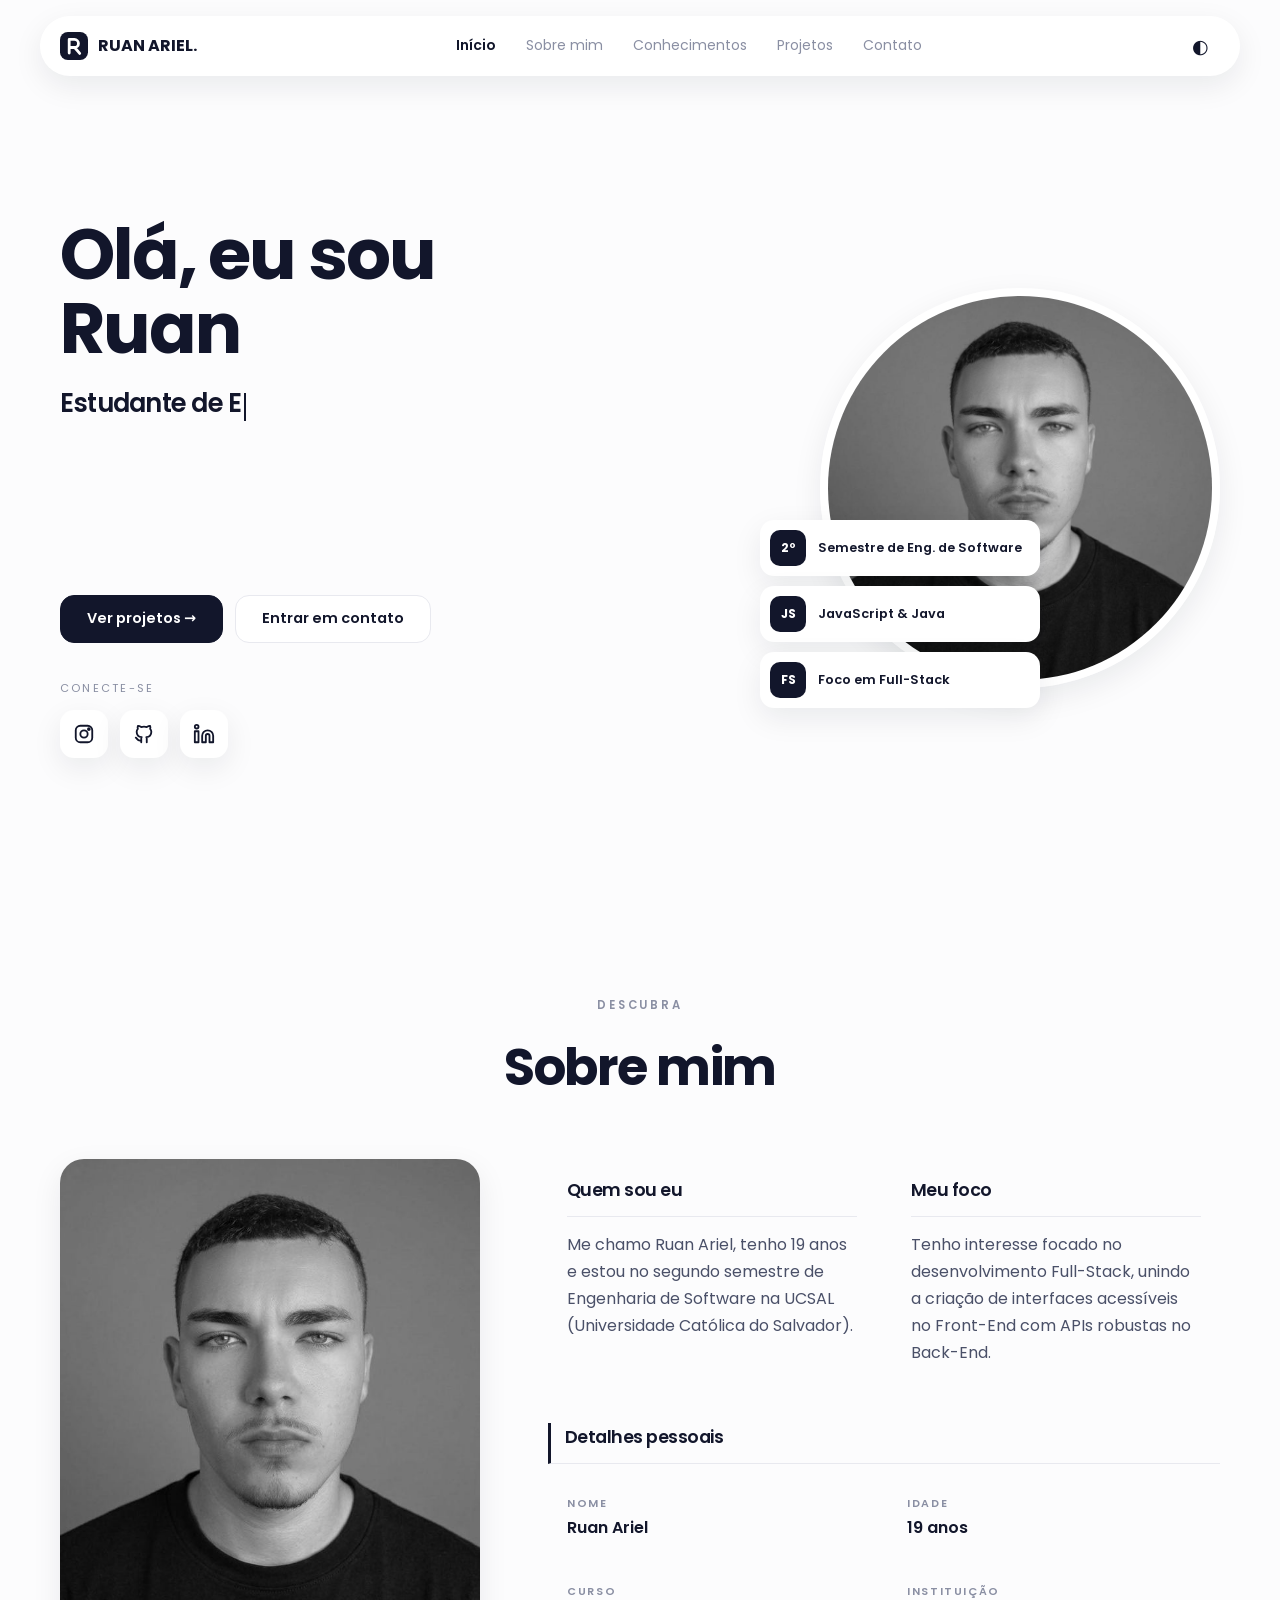
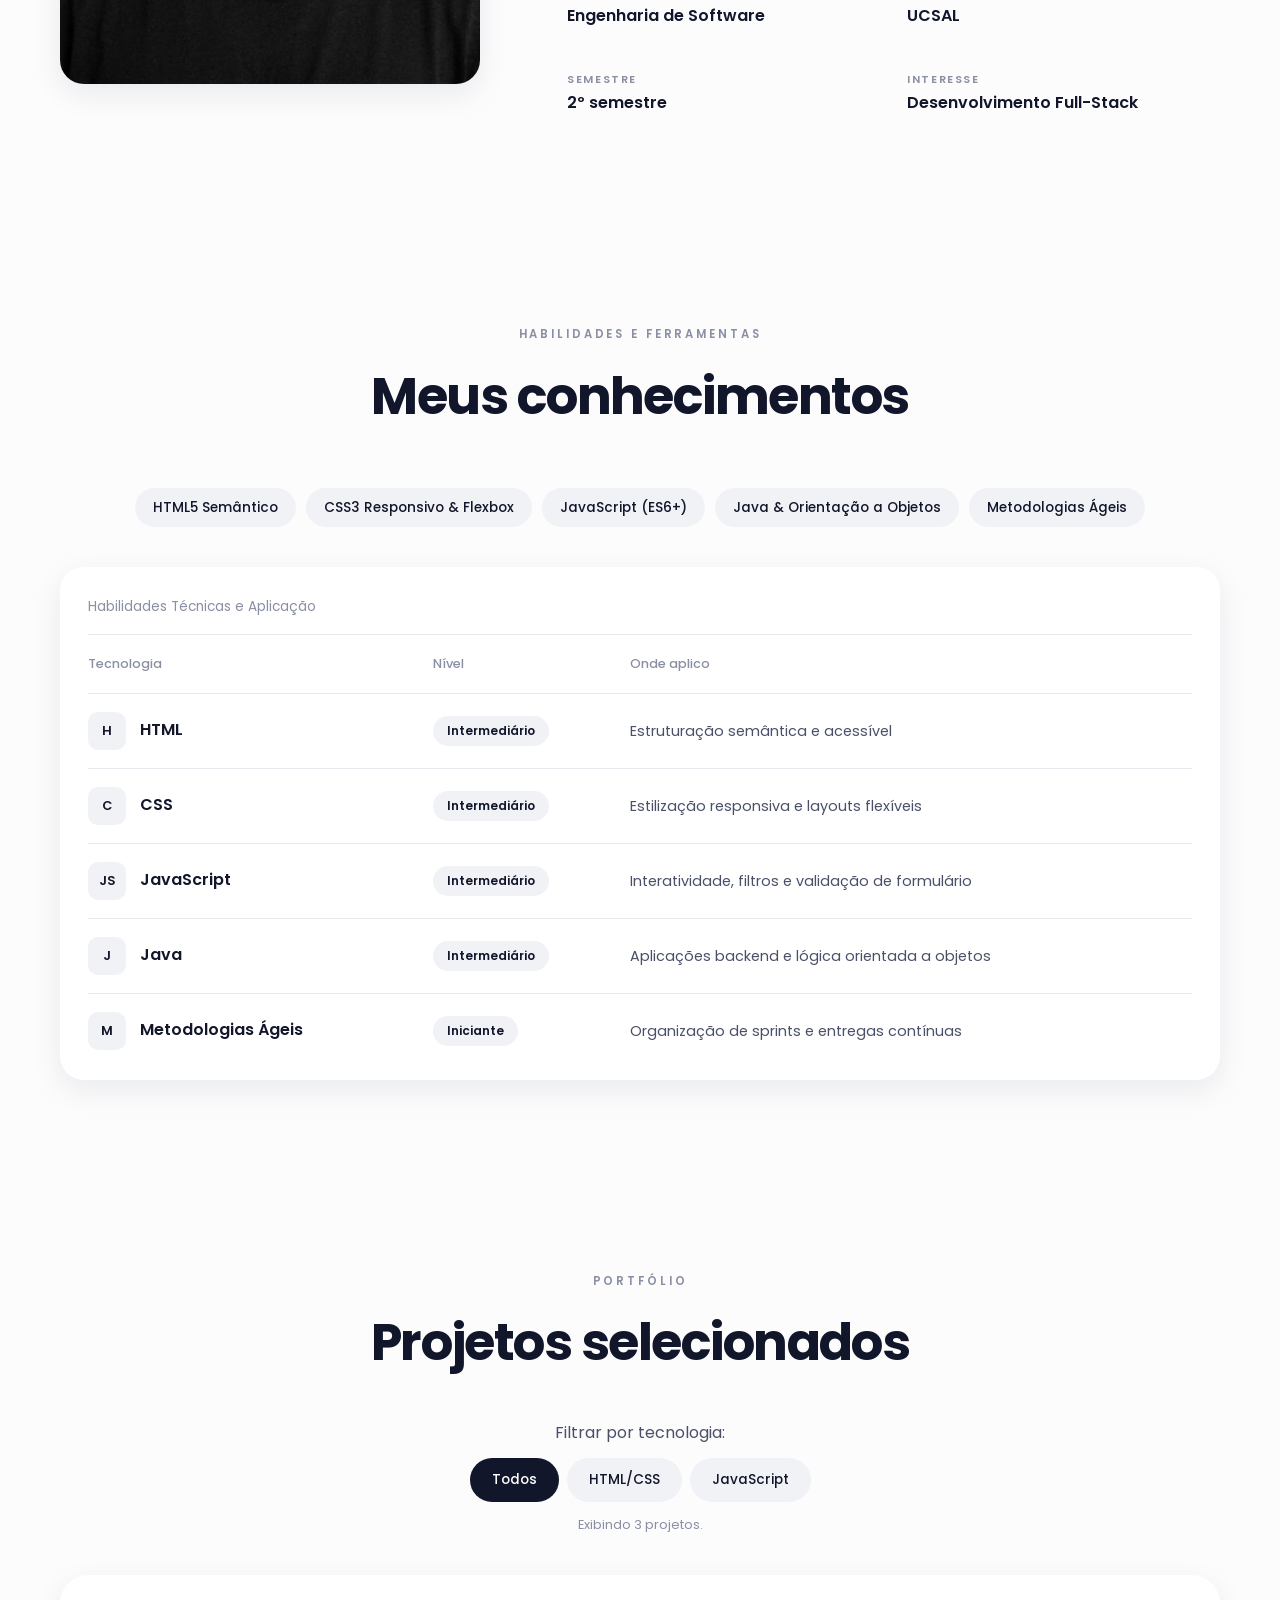
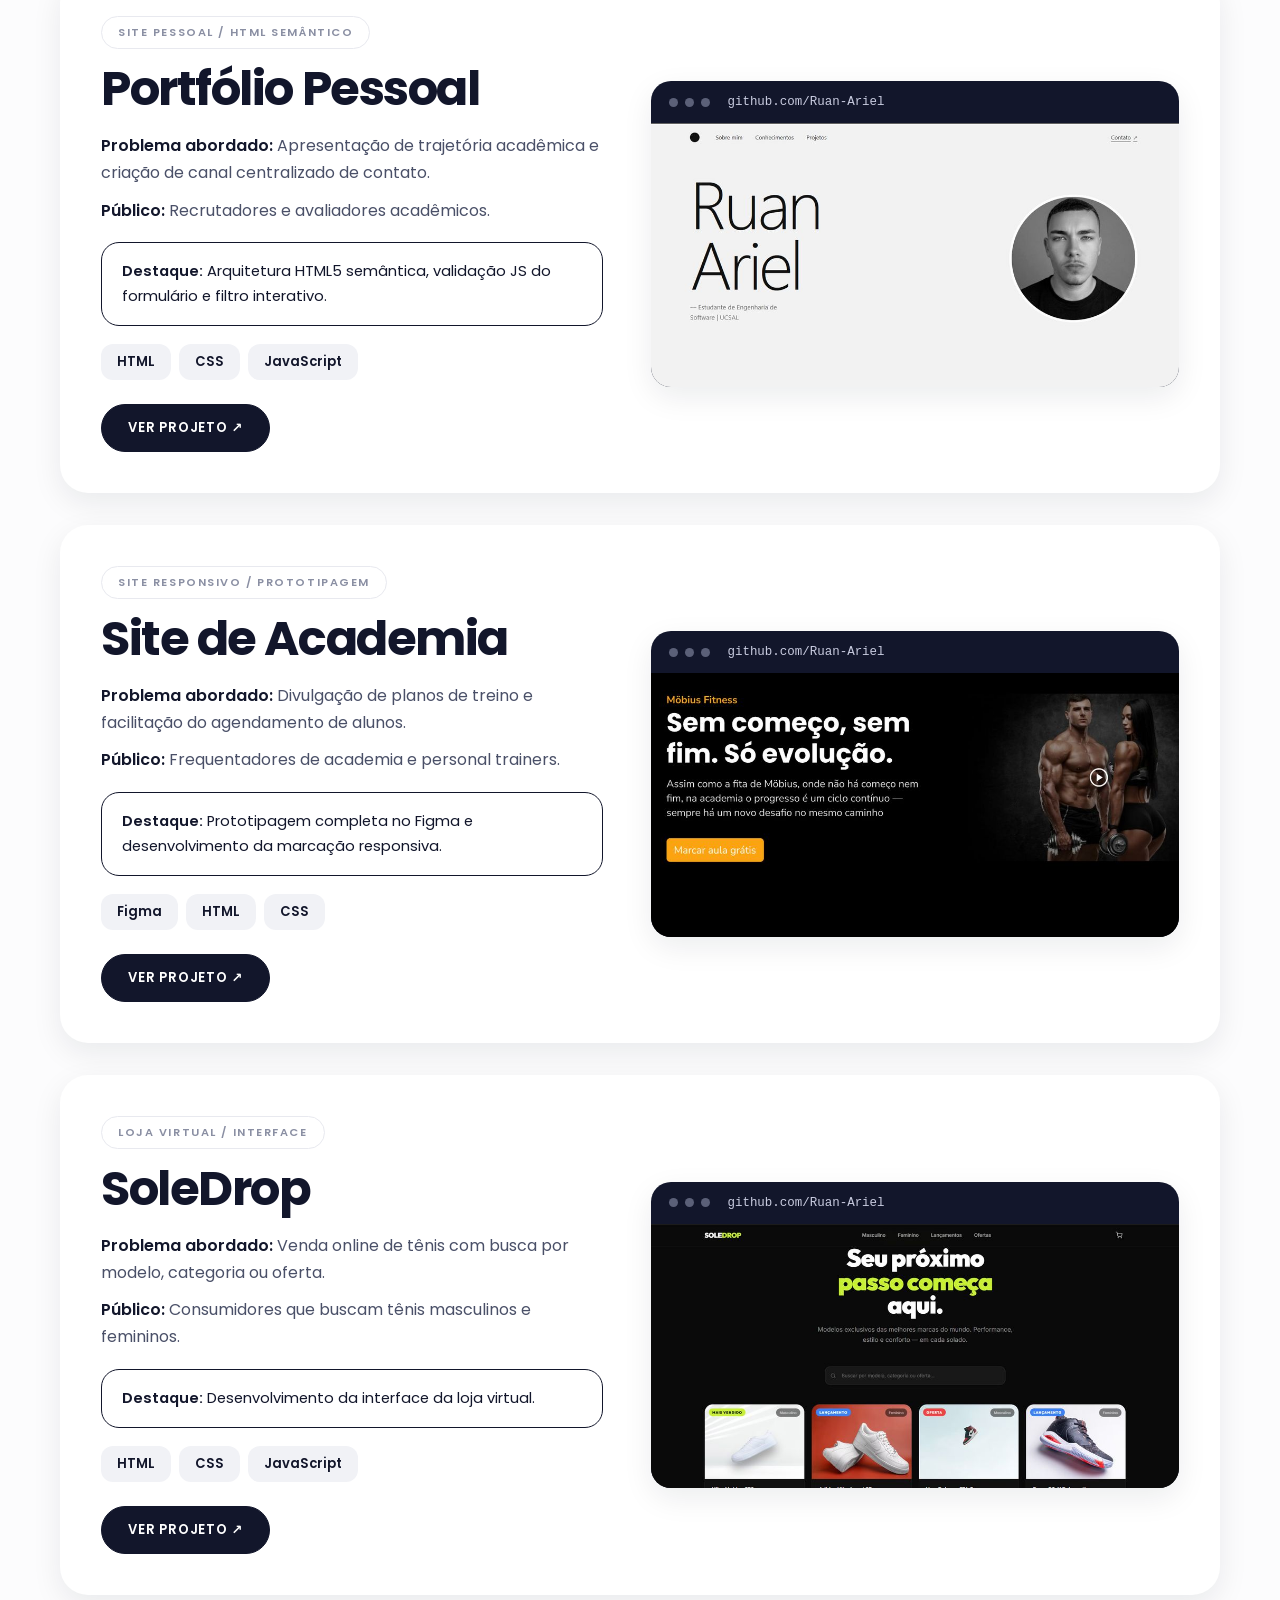
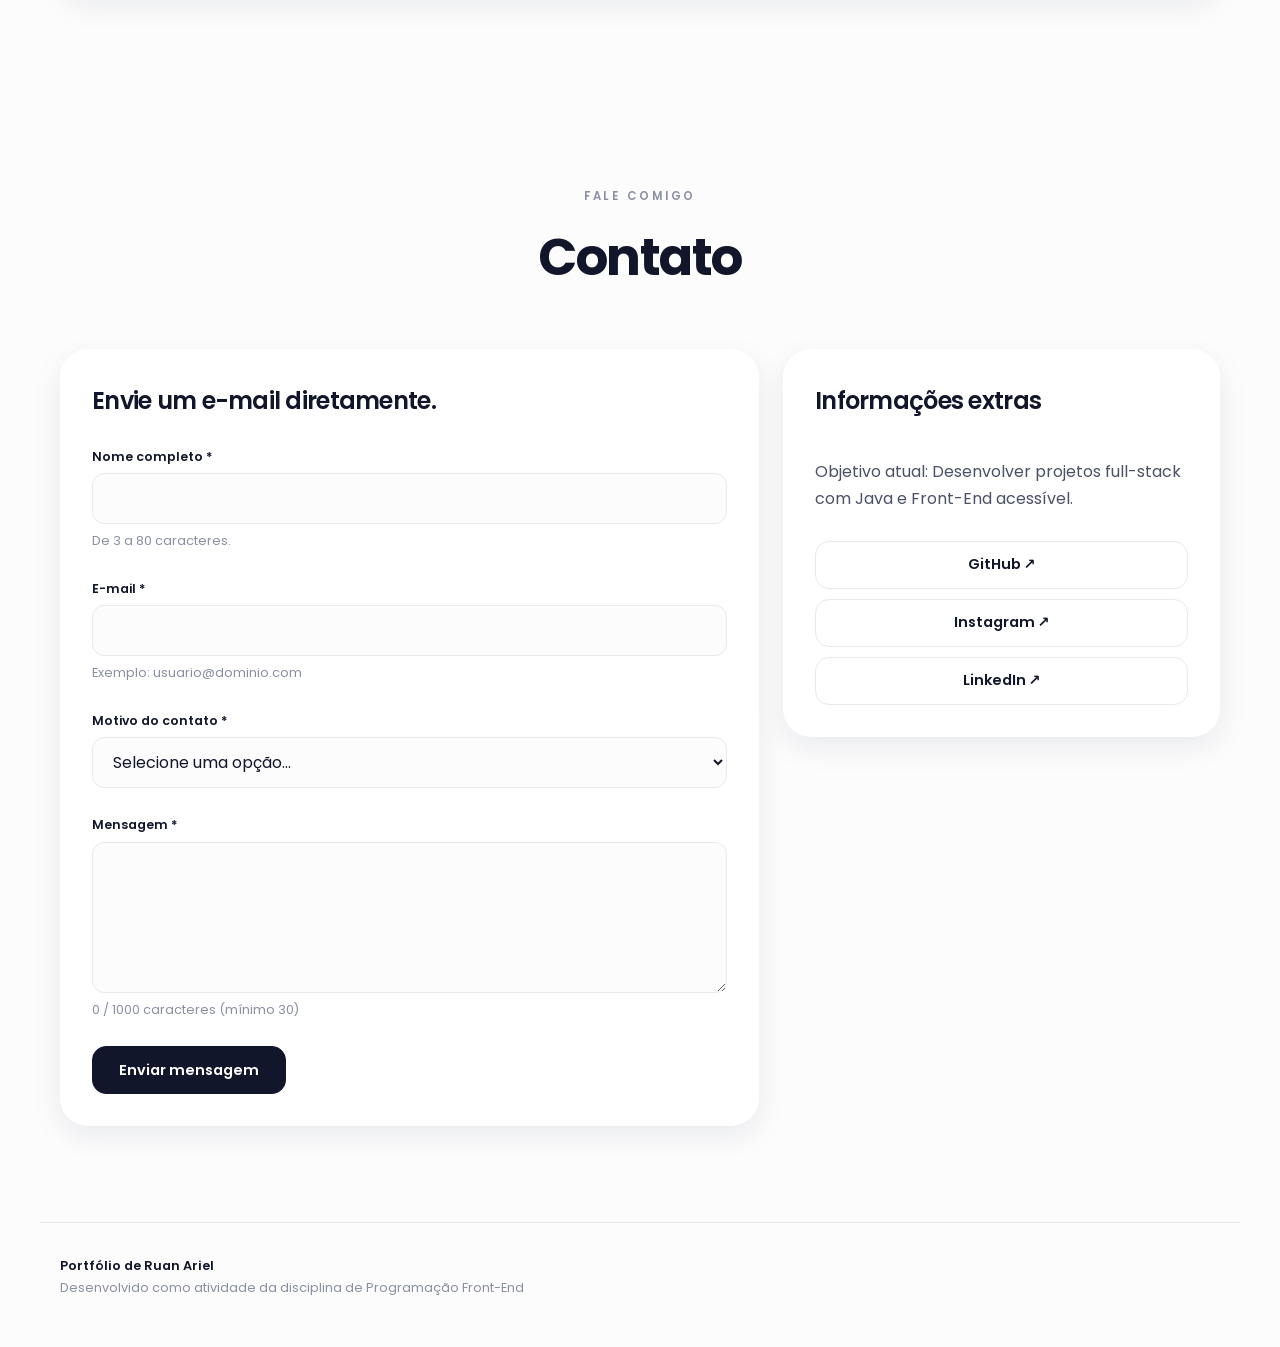
==== commit c517f86c: "Atualização HTML" ====
--- a/index.html
+++ b/index.html
@@ -199,7 +199,7 @@
               <p><strong>Problema abordado:</strong> Apresentação de trajetória acadêmica e criação
                 de canal centralizado de contato.</p>
               <p><strong>Público:</strong> Recrutadores e avaliadores acadêmicos.</p>
-              <p class="destaque"><strong>Minha contribuição:</strong> Arquitetura HTML5 semântica,
+              <p class="destaque"><strong>Destaque:</strong> Arquitetura HTML5 semântica,
                 validação JS do formulário e filtro interativo.</p>
               <ul class="stack">
                 <li>HTML</li>
@@ -227,7 +227,7 @@
               <p><strong>Problema abordado:</strong> Divulgação de planos de treino e facilitação do
                 agendamento de alunos.</p>
               <p><strong>Público:</strong> Frequentadores de academia e personal trainers.</p>
-              <p class="destaque"><strong>Minha contribuição:</strong> Prototipagem completa no
+              <p class="destaque"><strong>Destaque:</strong> Prototipagem completa no
                 Figma e desenvolvimento da marcação responsiva.</p>
               <ul class="stack">
                 <li>Figma</li>
@@ -255,7 +255,7 @@
               <p><strong>Problema abordado:</strong> Venda online de tênis com busca por modelo,
                 categoria ou oferta.</p>
               <p><strong>Público:</strong> Consumidores que buscam tênis masculinos e femininos.</p>
-              <p class="destaque"><strong>Minha contribuição:</strong> Desenvolvimento da interface
+              <p class="destaque"><strong>Destaque:</strong> Desenvolvimento da interface
                 da loja virtual.</p>
               <ul class="stack">
                 <li>HTML</li>
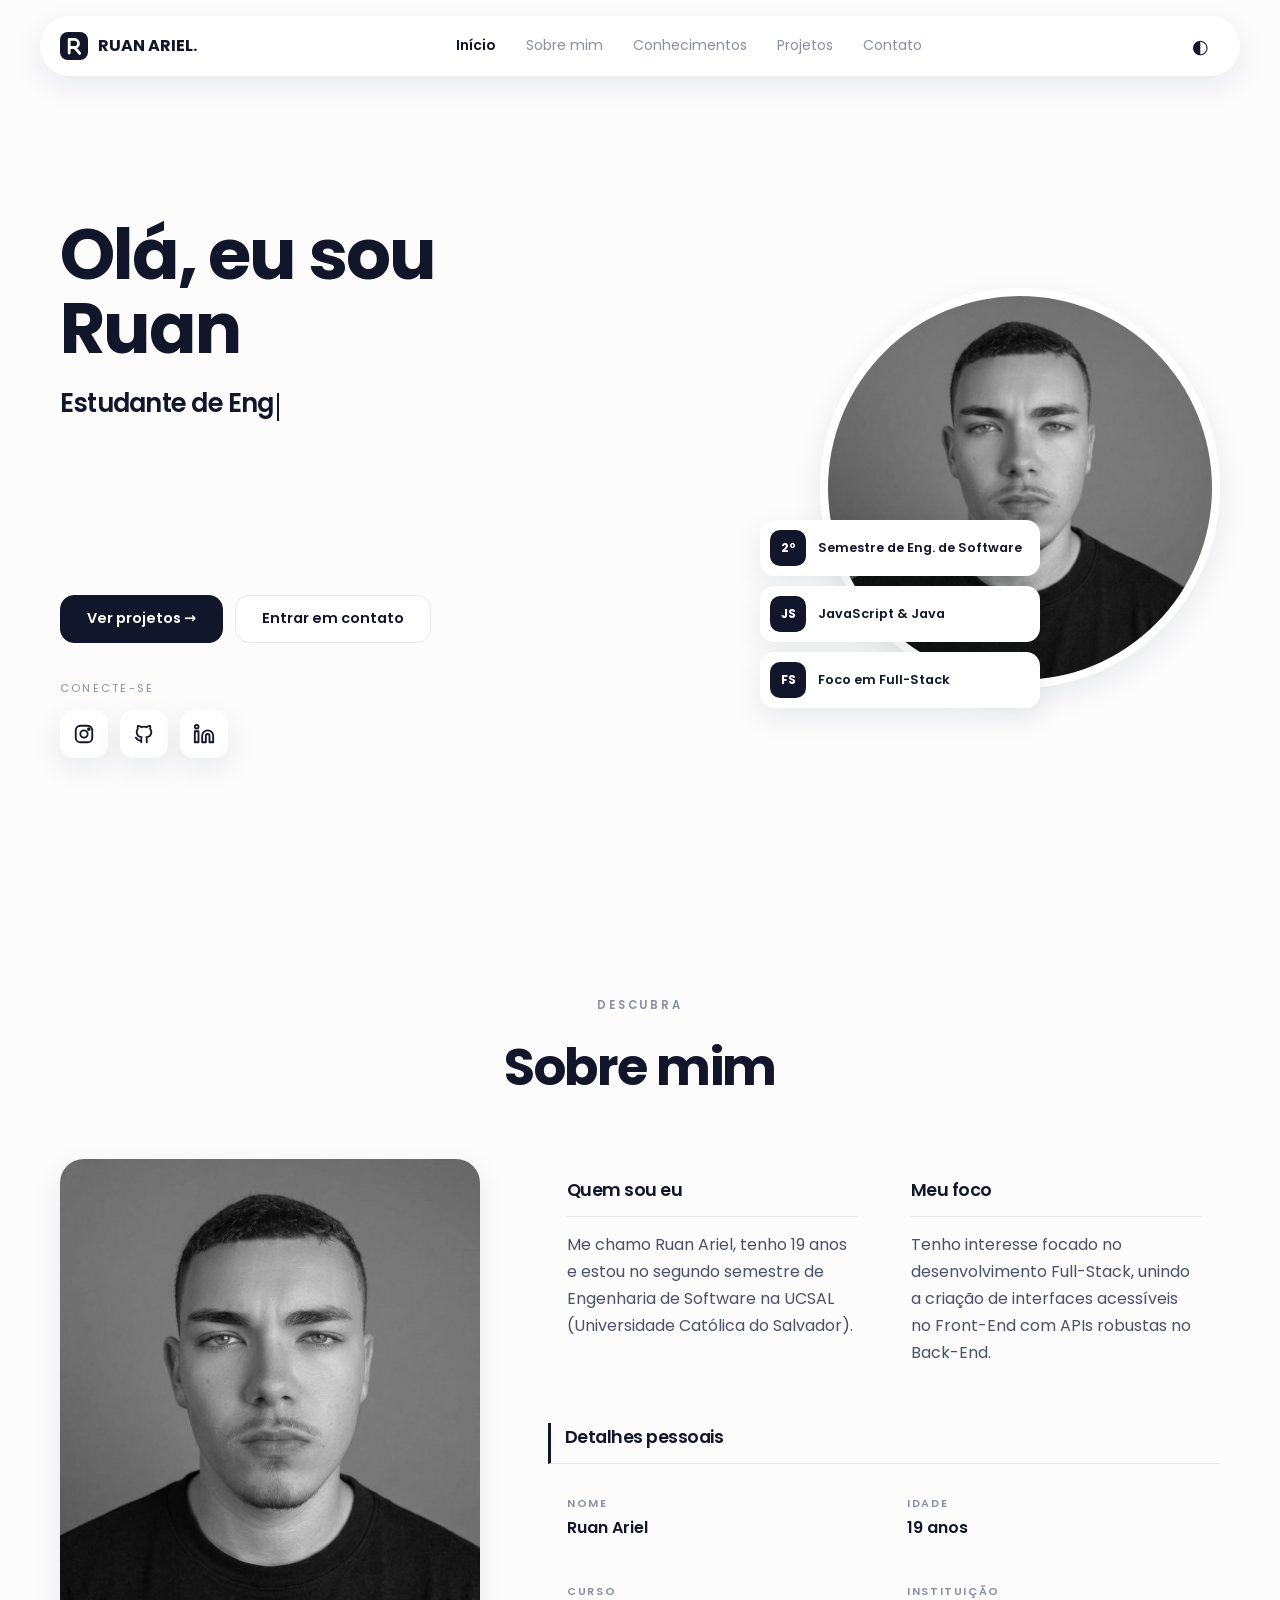
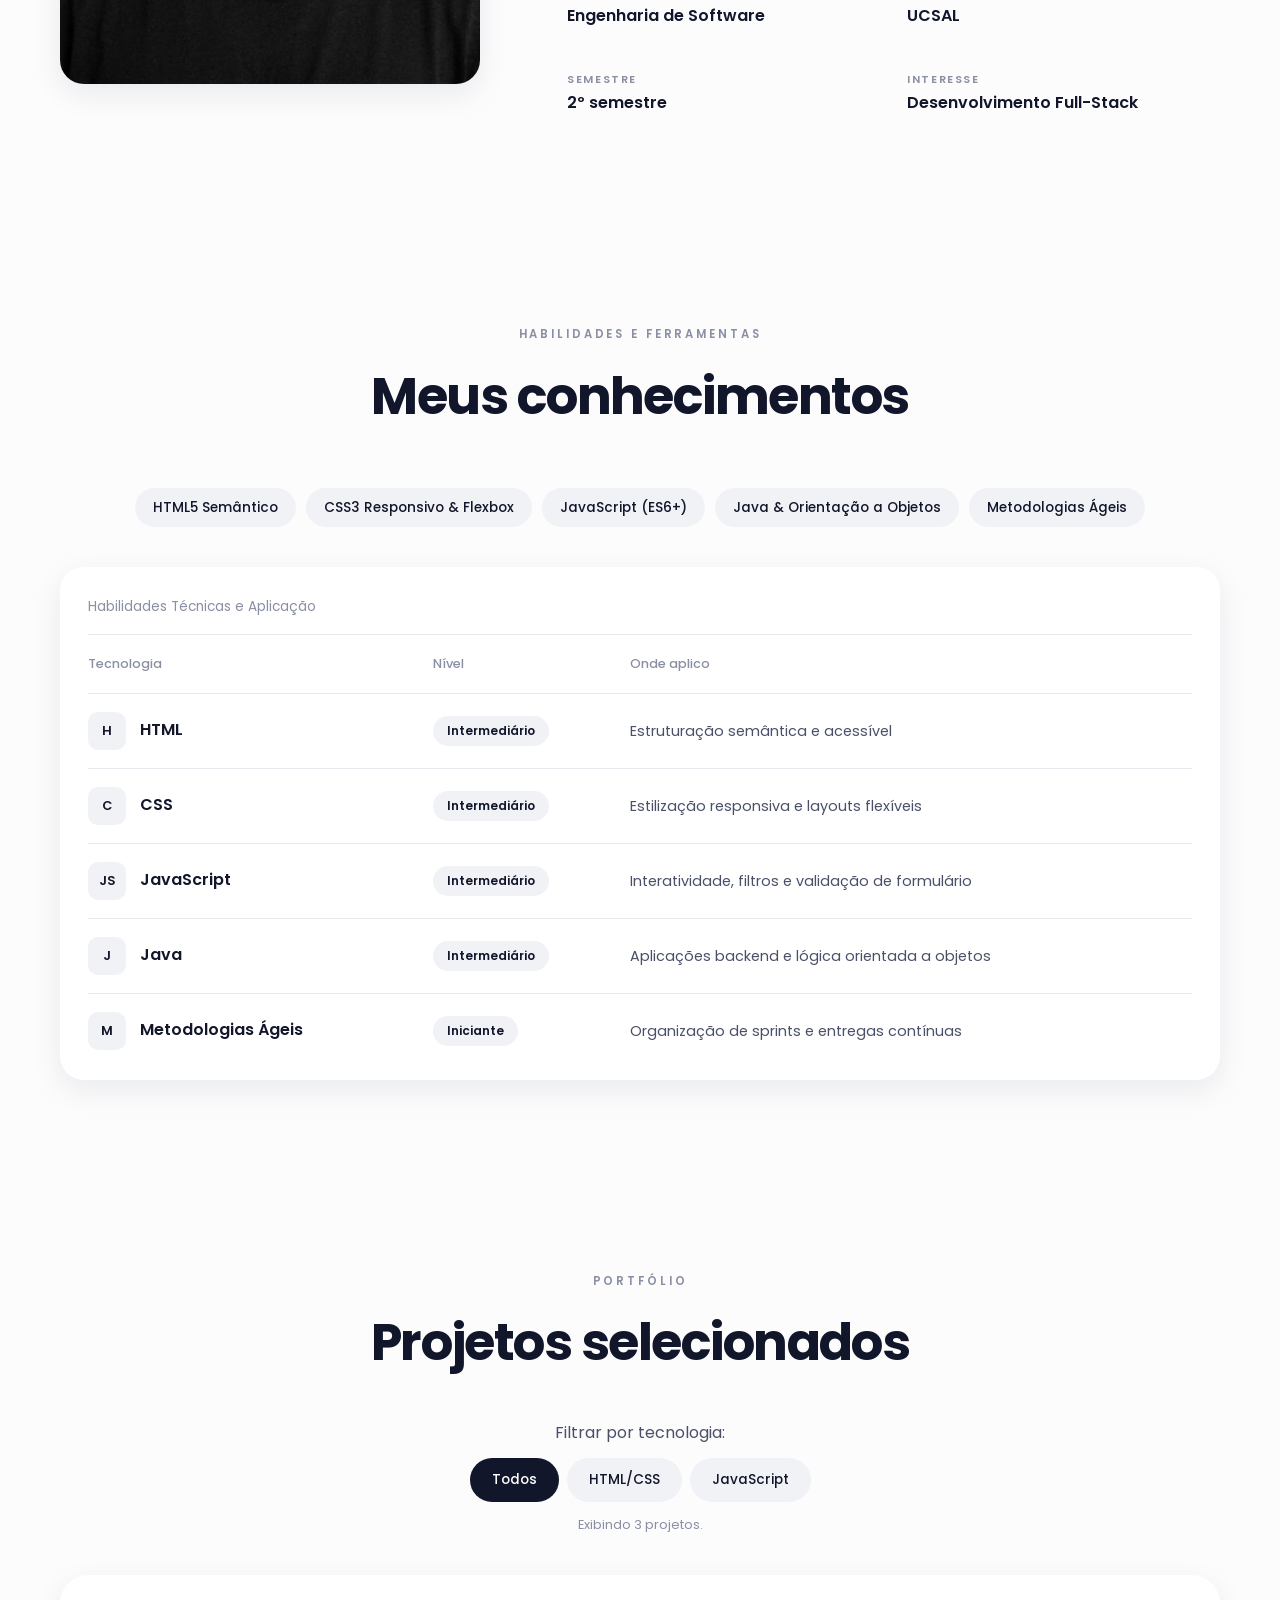
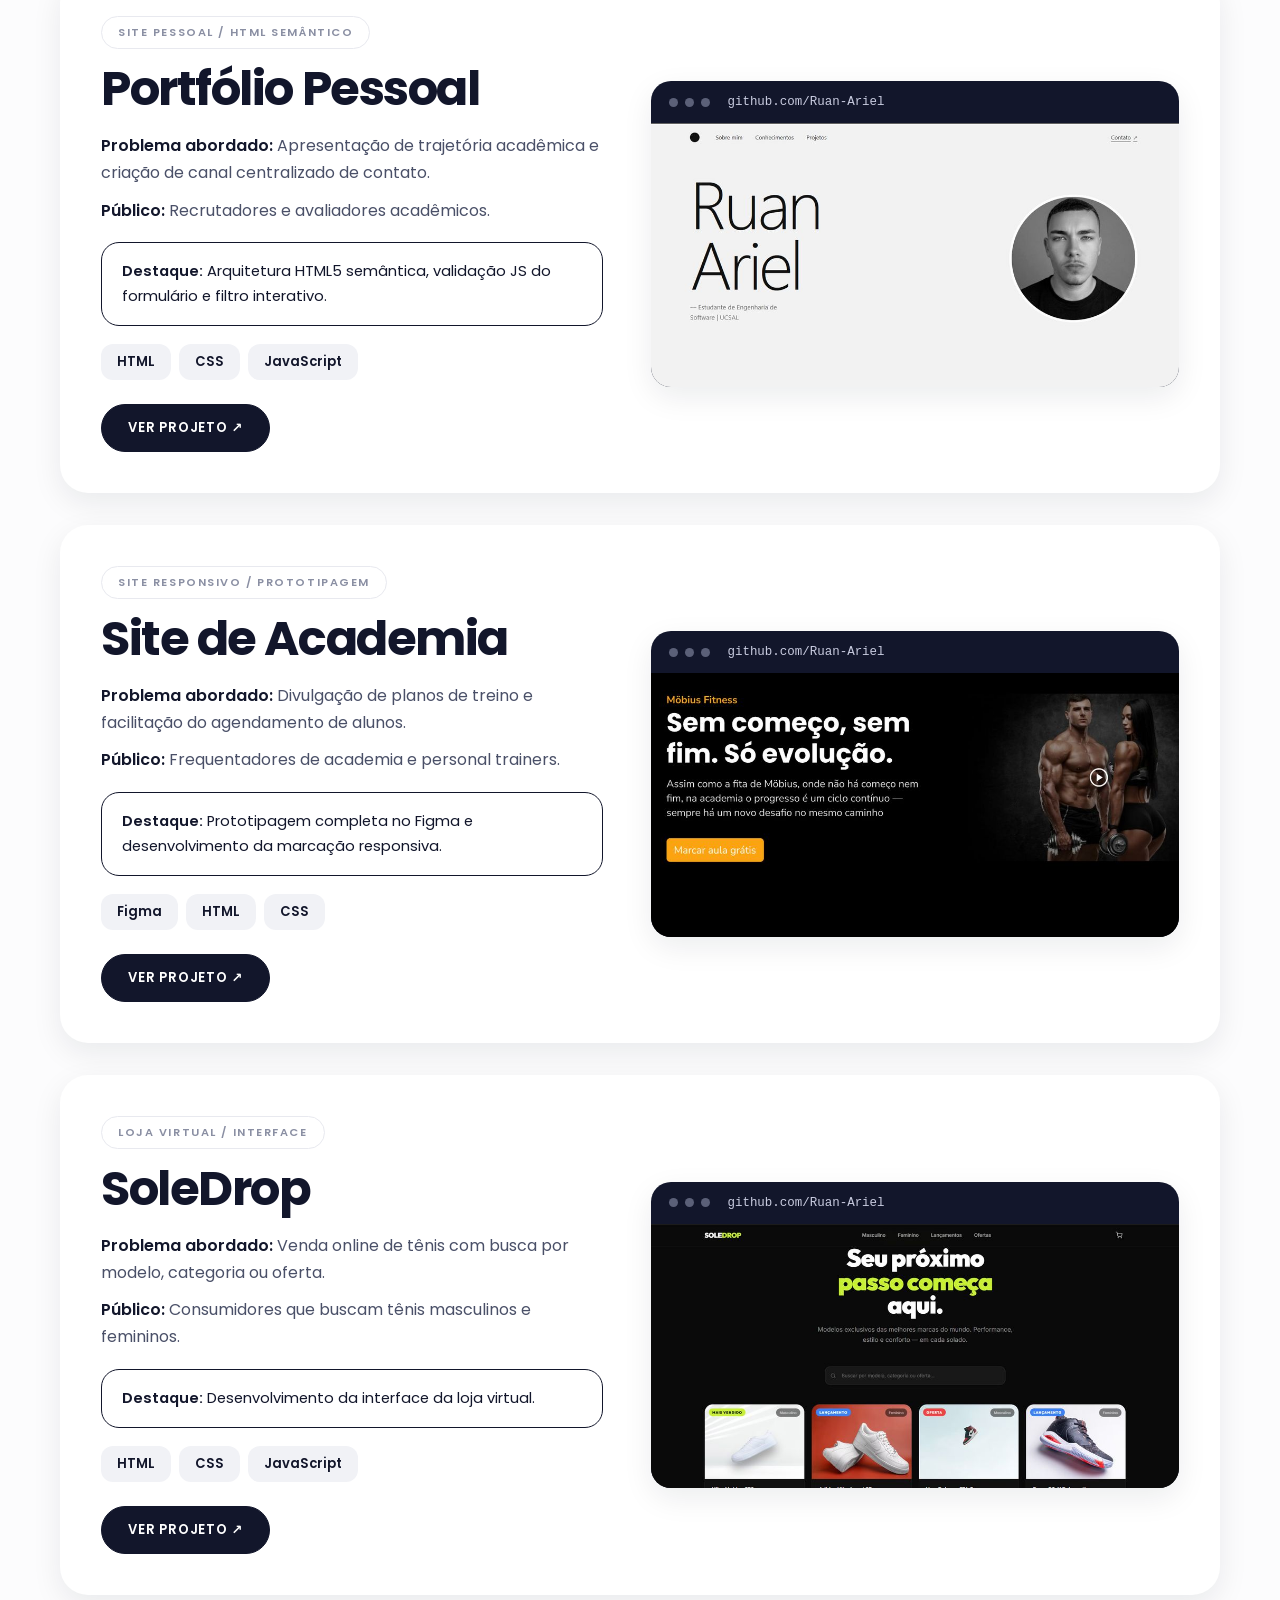
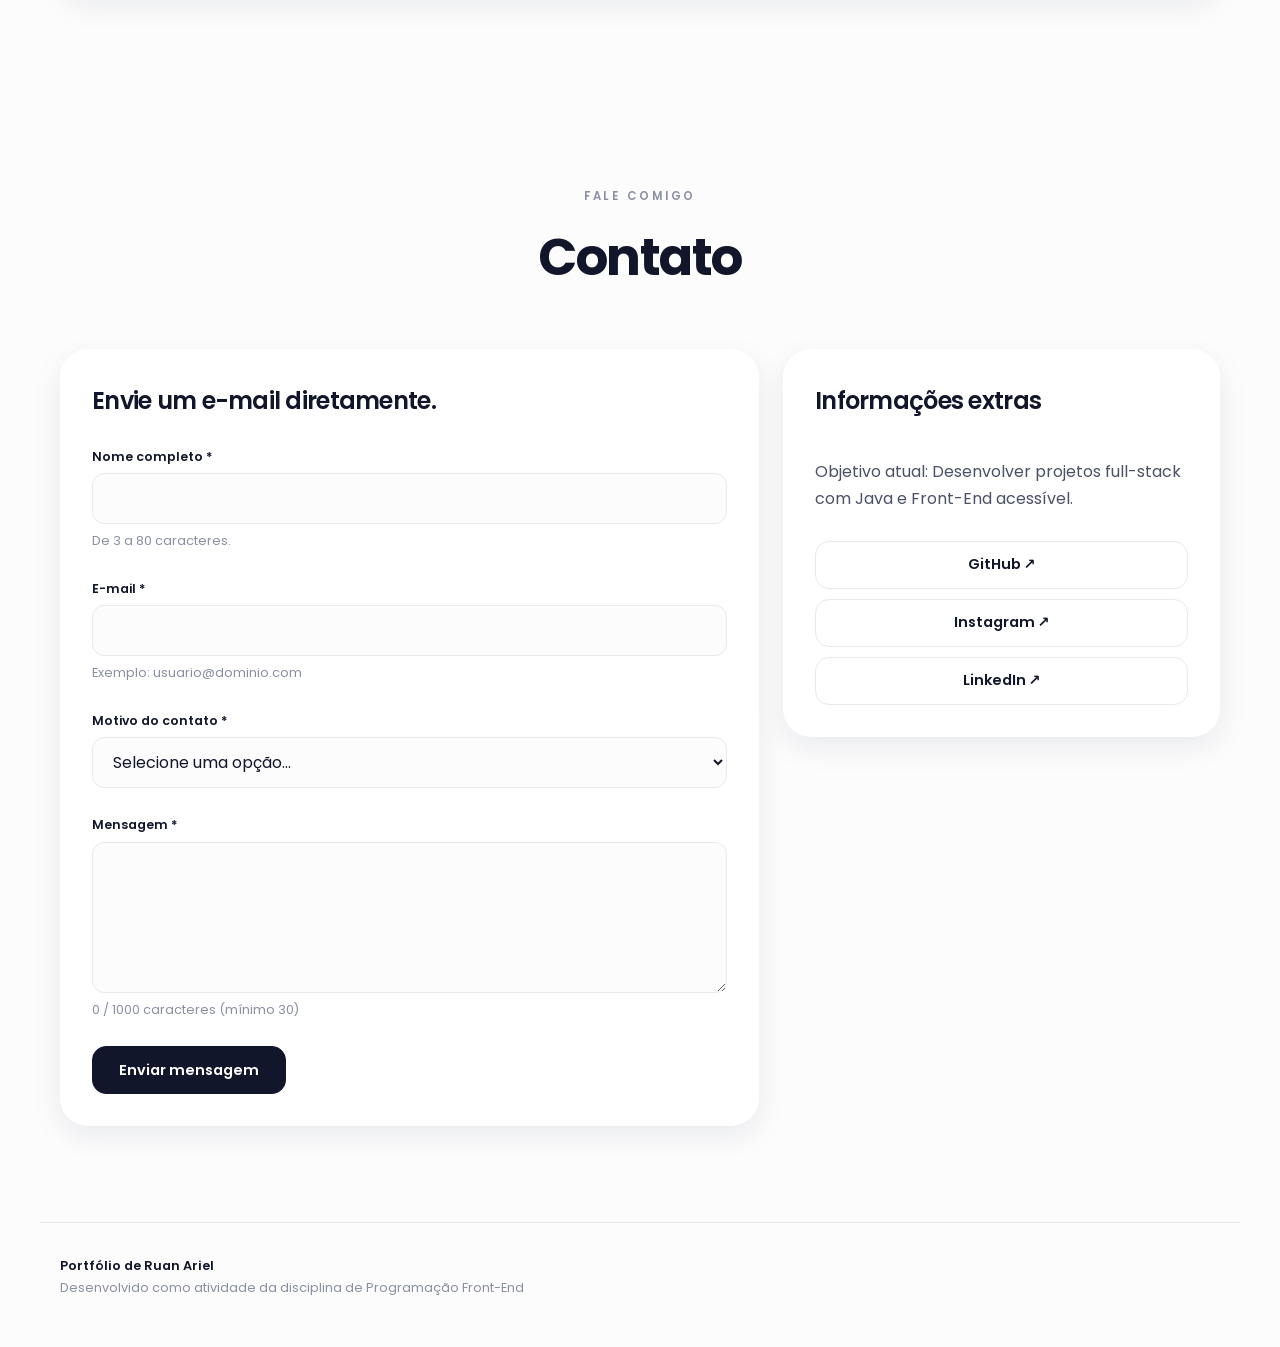
==== commit 2bf6017a: "Links instagram" ====
--- a/index.html
+++ b/index.html
@@ -53,7 +53,7 @@
           </div>
           <p class="conectar">CONECTE-SE</p>
           <div class="redes">
-            <a href="https://www.instagram.com/" target="_blank" rel="noopener" aria-label="Instagram">
+            <a href="https://www.instagram.com/ruaanariel/" target="_blank" rel="noopener" aria-label="Instagram">
               <svg viewbox="0 0 24 24"><rect x="3" y="3" width="18" height="18" rx="5" /><circle cx="12" cy="12" r="4" /><circle cx="17.3" cy="6.7" r="1" fill="currentColor" /></svg>
             </a>
             <a href="https://github.com/Ruan-Ariel" target="_blank" rel="noopener" aria-label="GitHub">
@@ -342,7 +342,7 @@
               <li>
                 <a href="https://github.com/Ruan-Ariel" class="btn" target="_blank" rel="noopener">
                 GitHub ↗</a></li>
-              <li><a href="https://www.instagram.com/" class="btn" target="_blank" rel="noopener">
+              <li><a href="https://www.instagram.com/ruaanariel/" class="btn" target="_blank" rel="noopener">
                 Instagram ↗</a></li>
               <li>
                 <a href="https://www.linkedin.com/in/ruan-ariel-608ba0181/" class="btn" target="_blank" rel="noopener">
